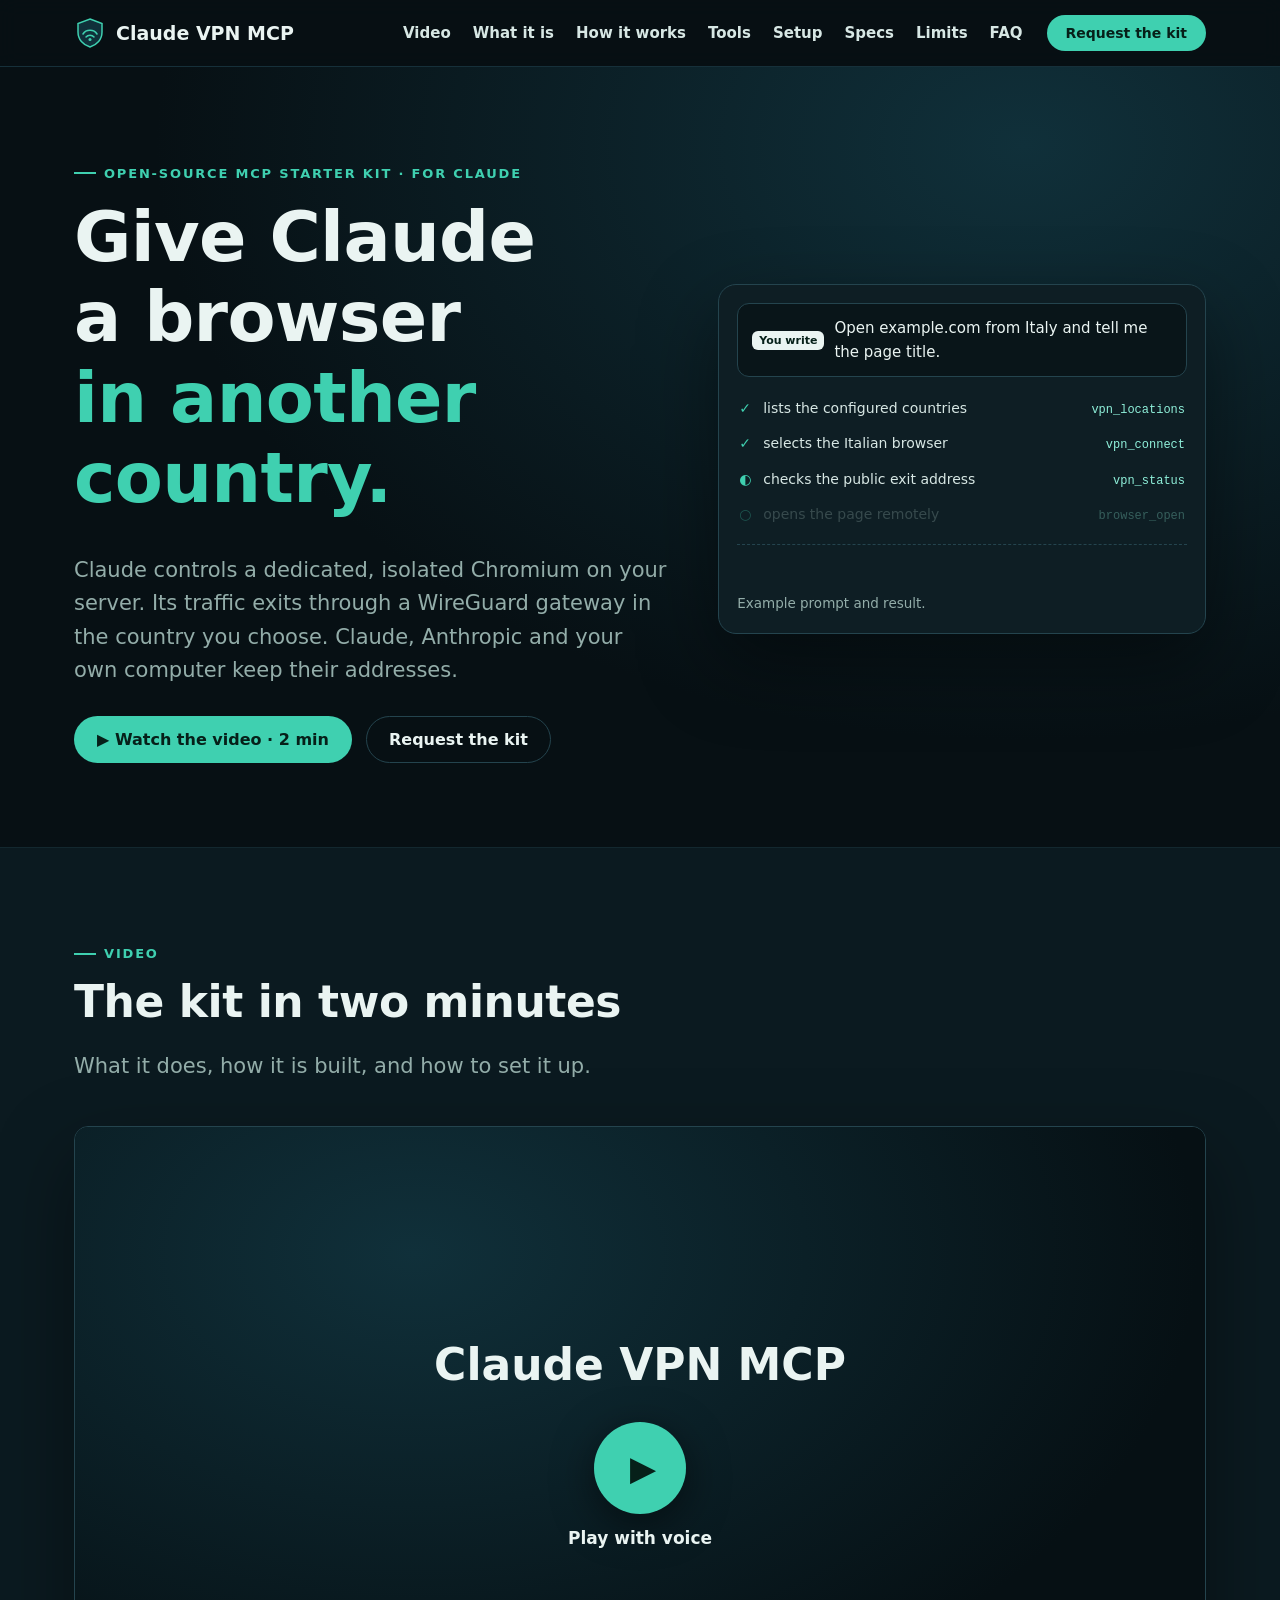
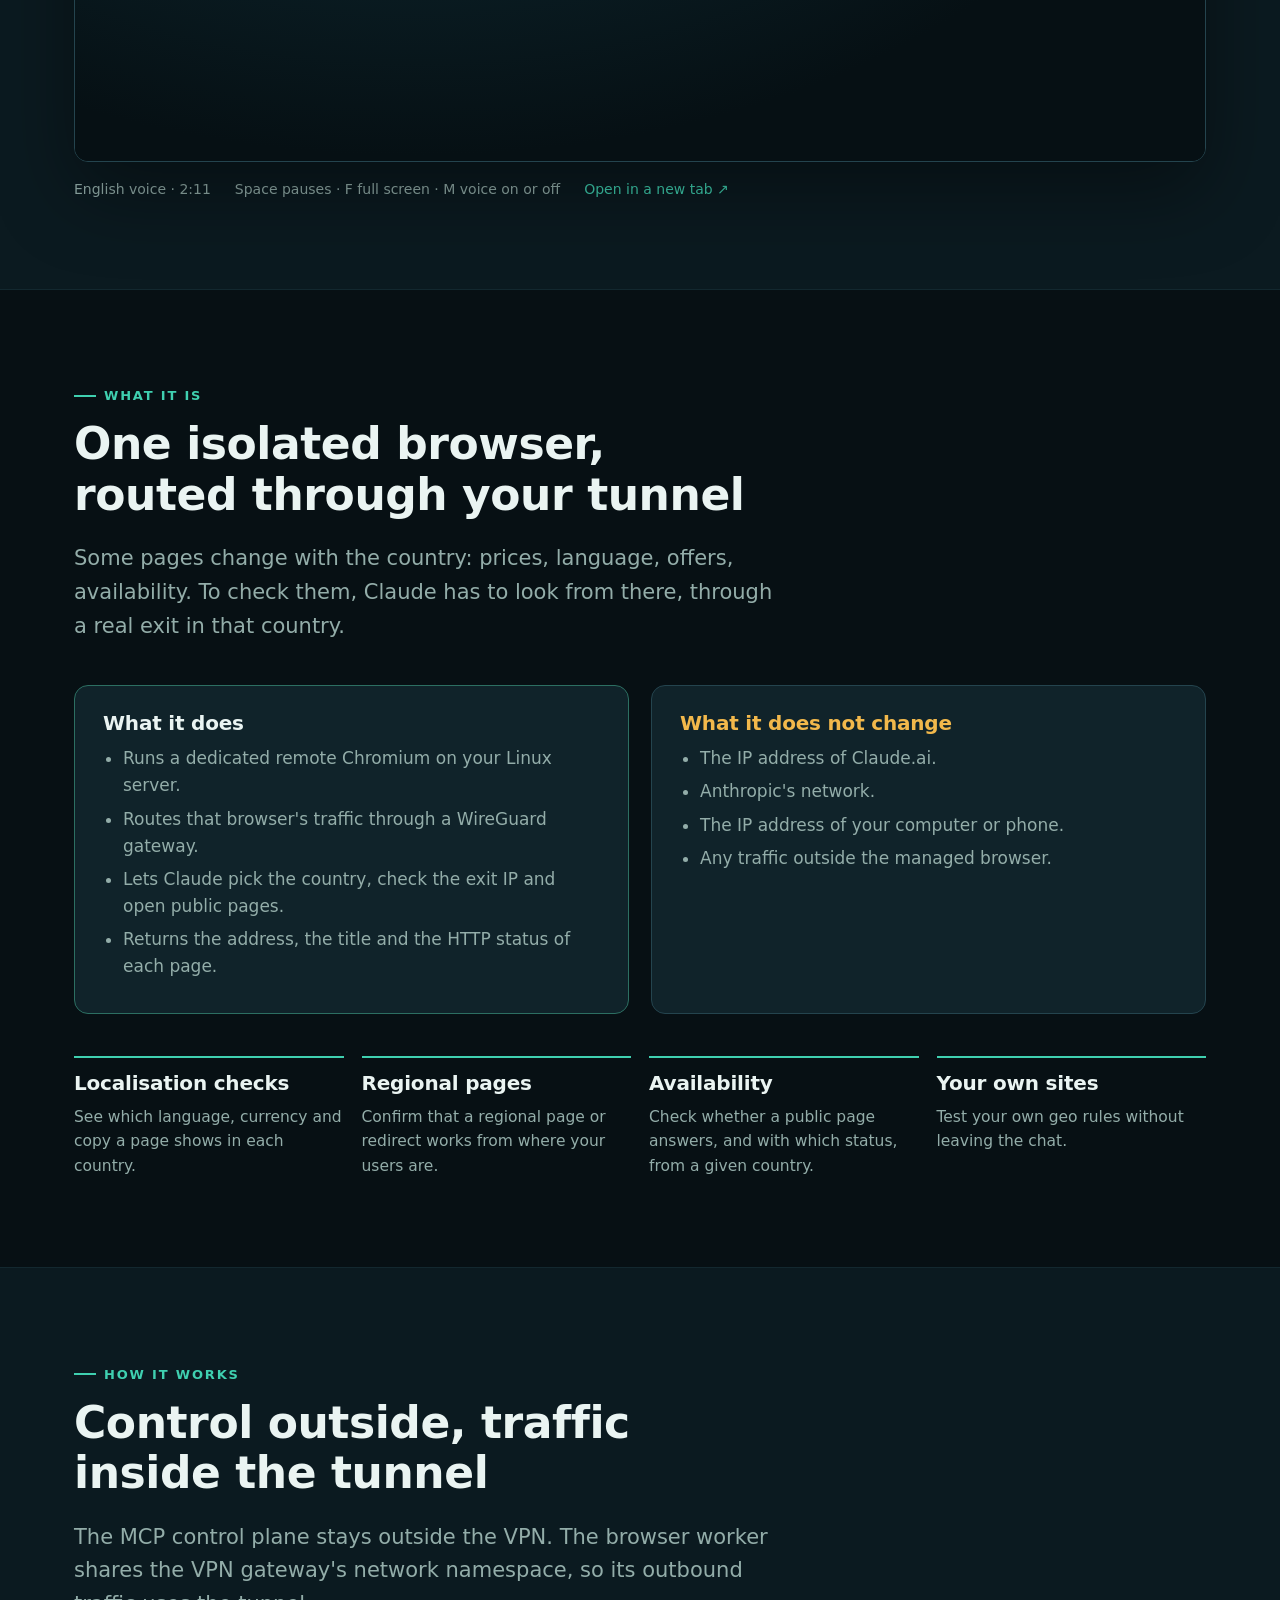
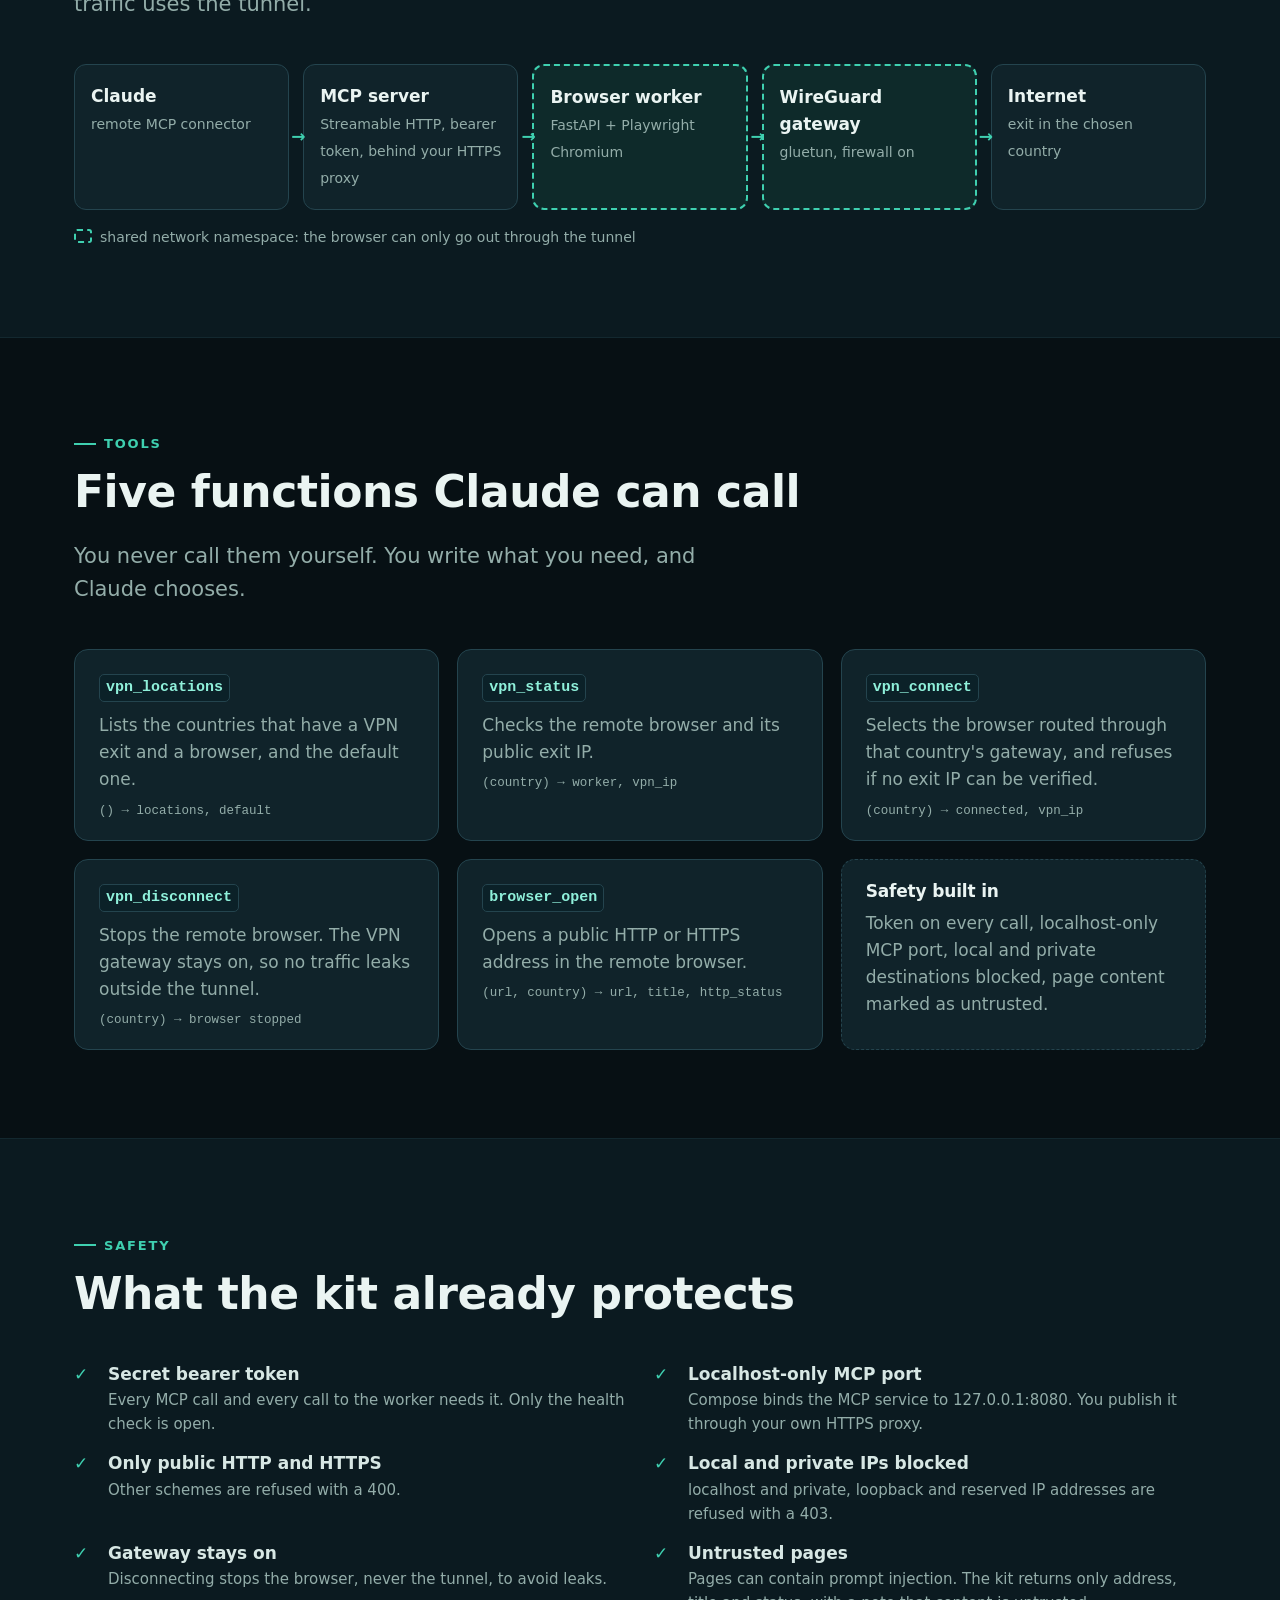
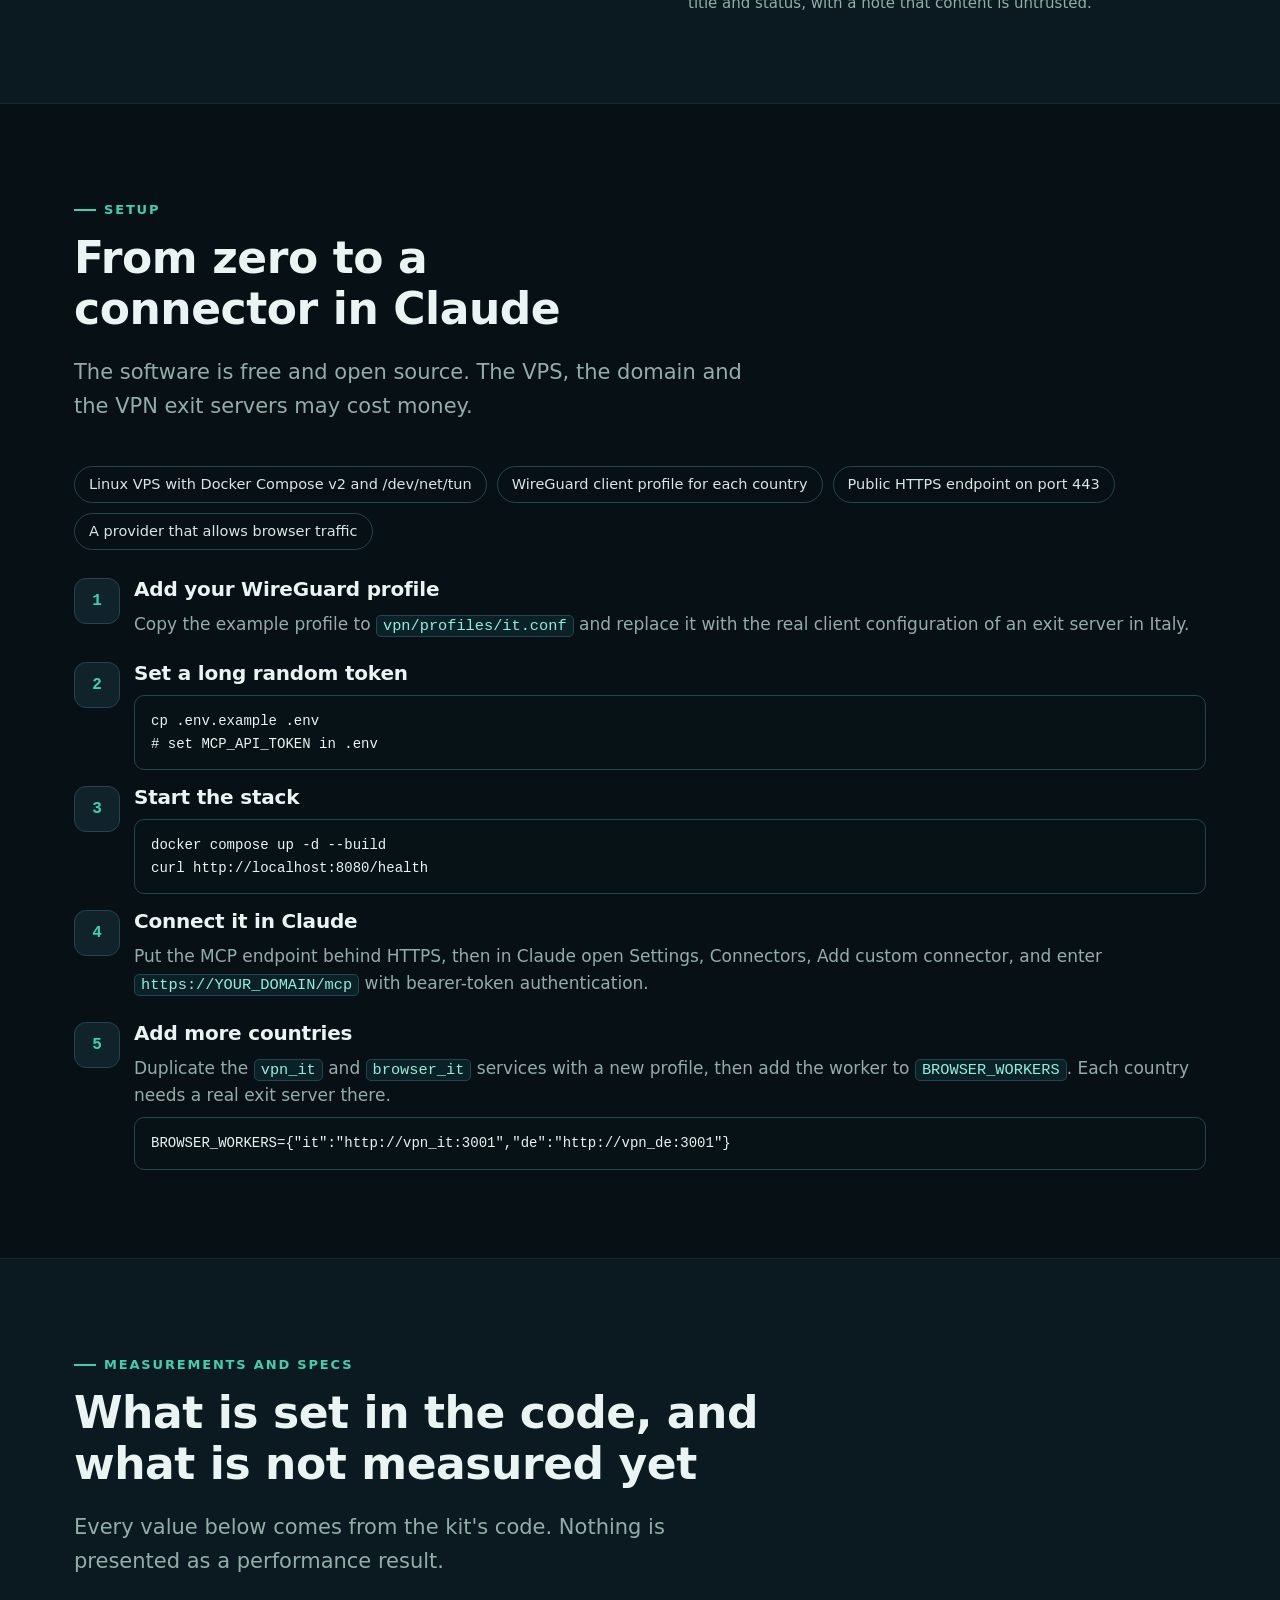
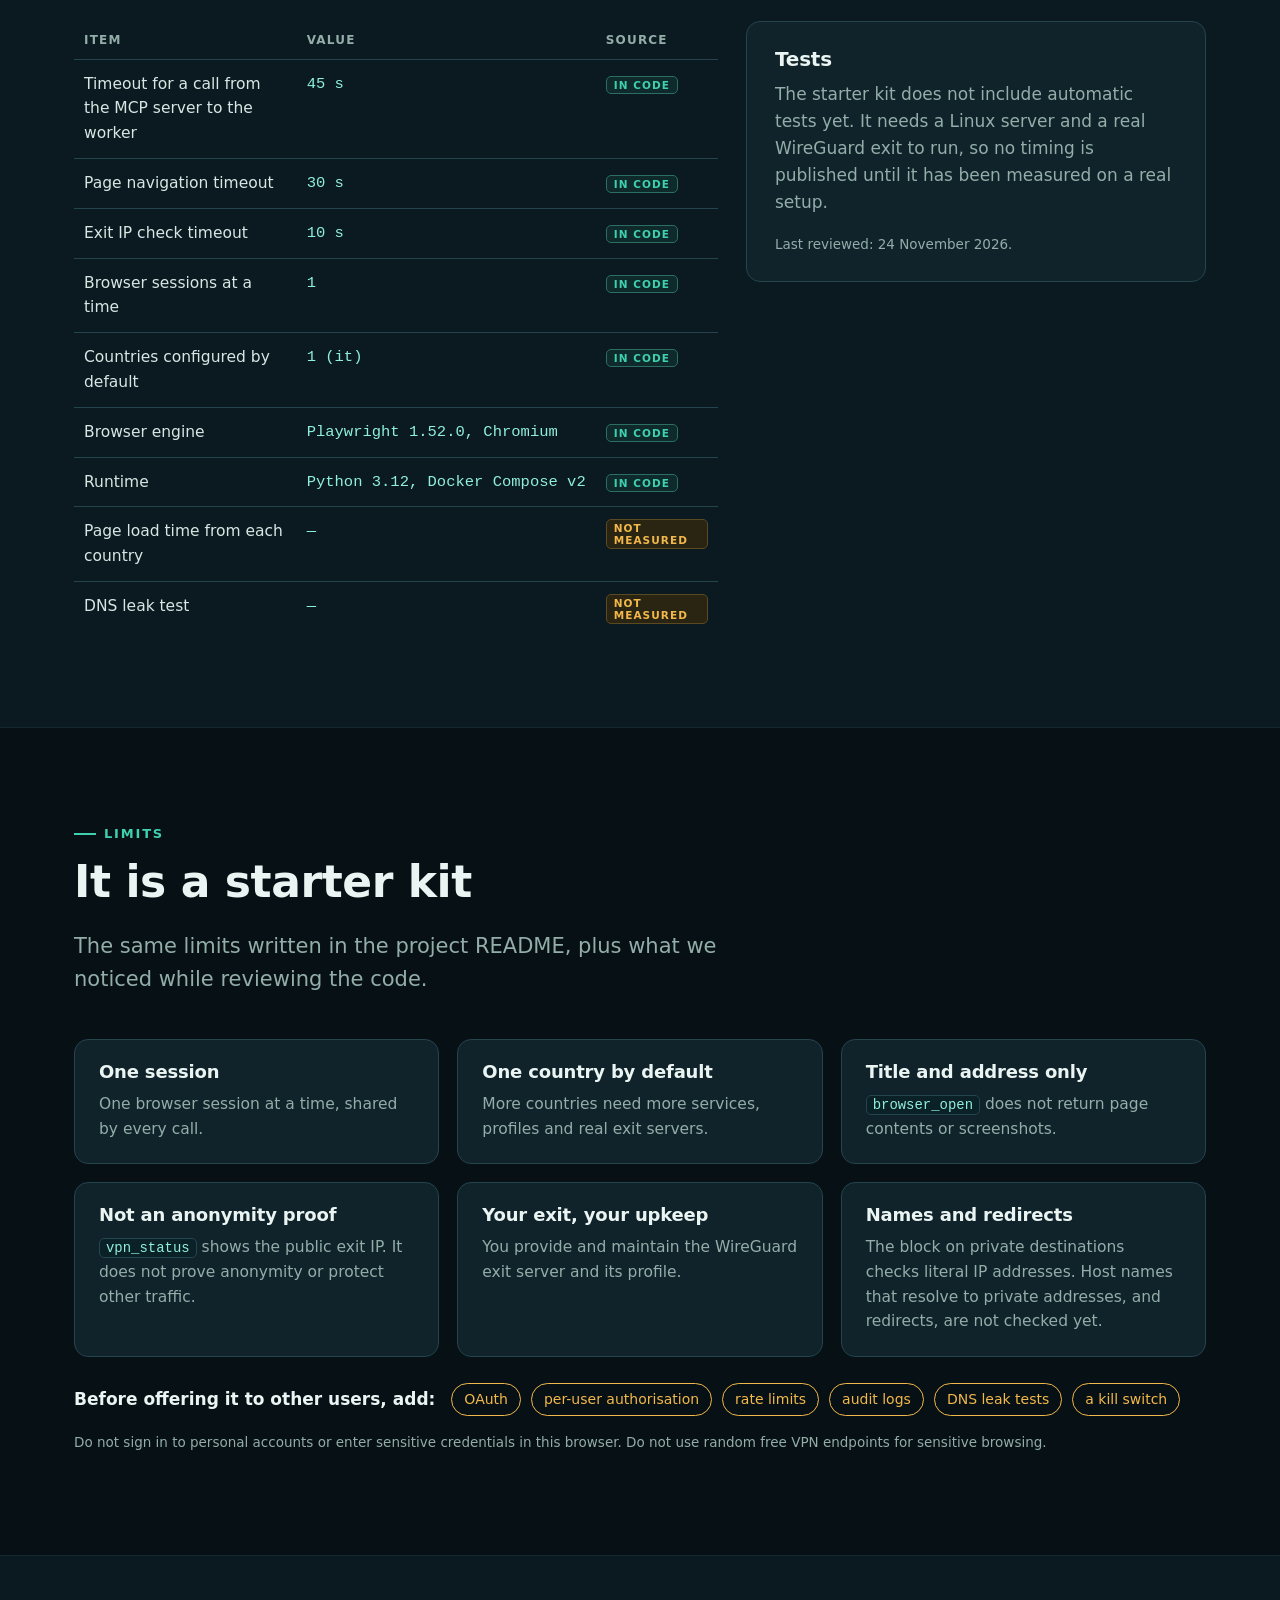
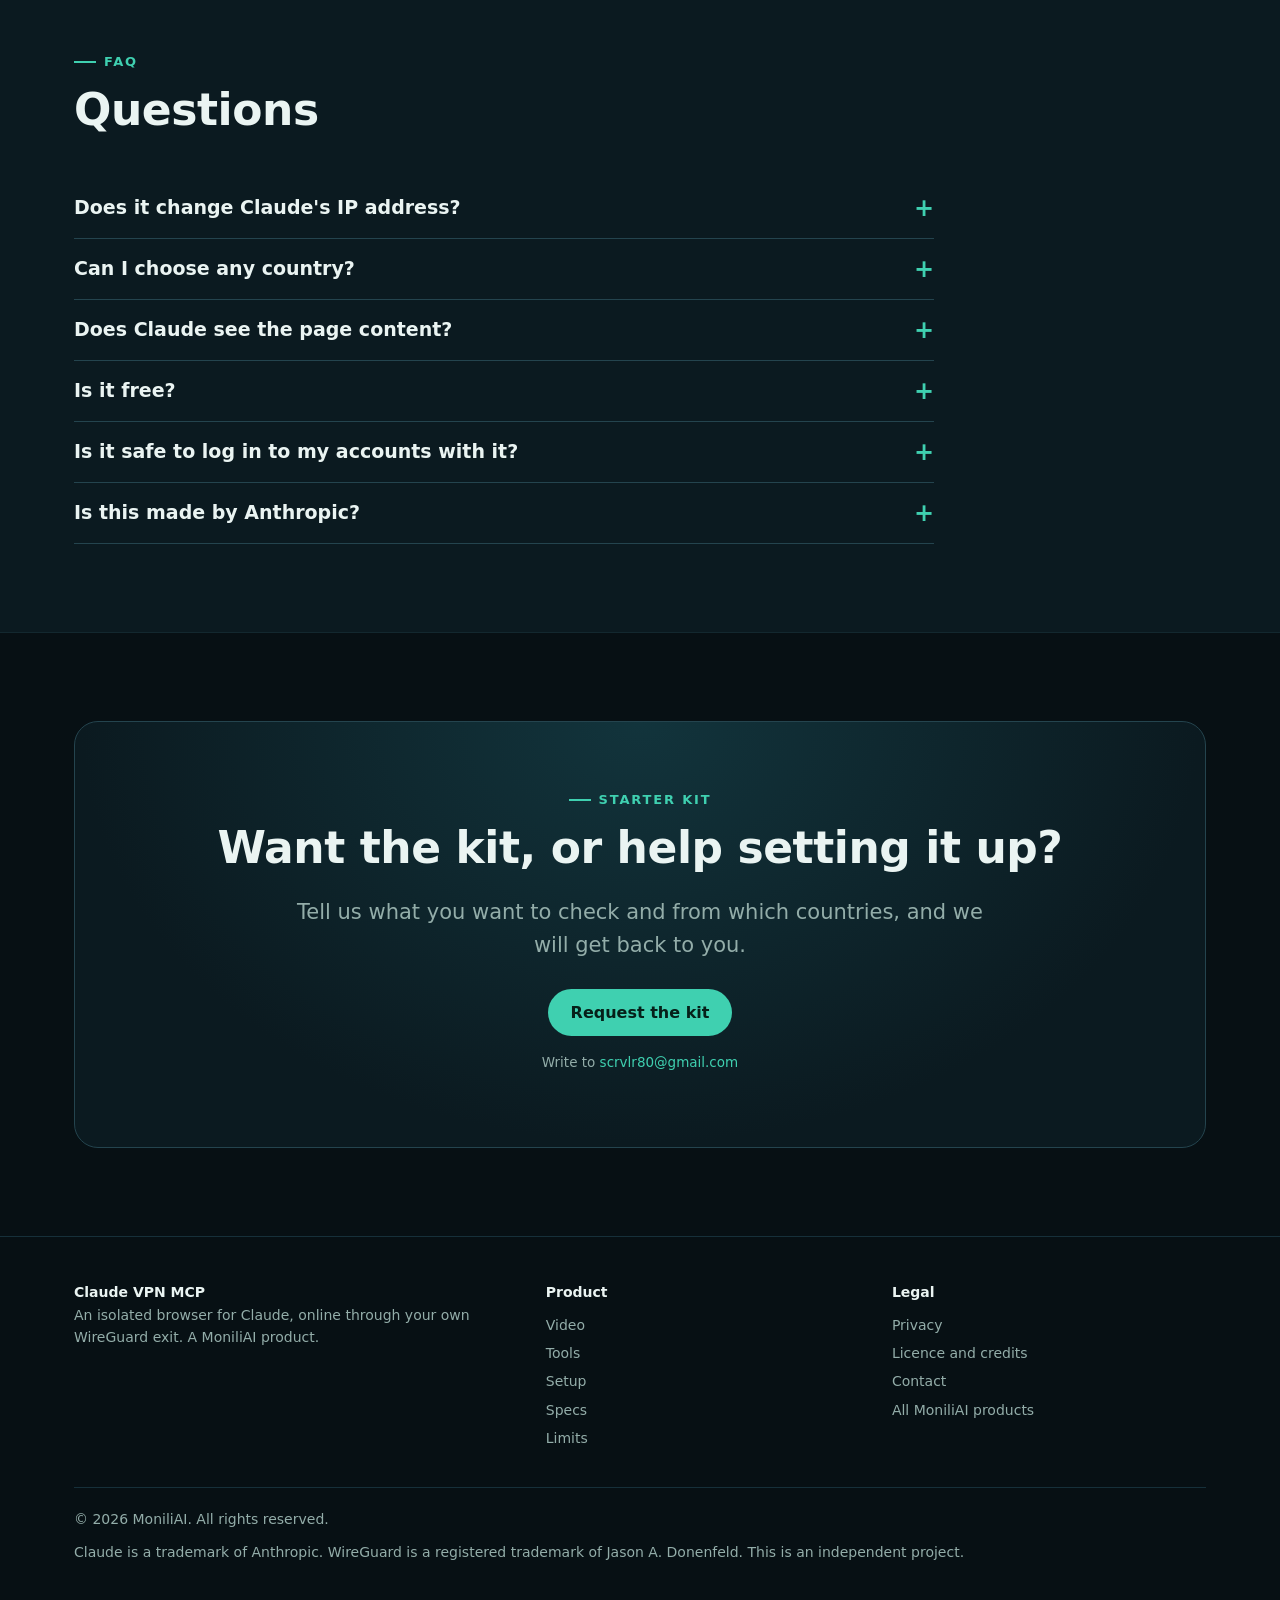
==== index.html @ a341ff61 "Video: remove the 'what it does not change' scene, say it in one line in the architecture scene Co-A" ====
<!doctype html>
<html lang="en">
<head>
<meta charset="utf-8">
<meta name="viewport" content="width=device-width, initial-scale=1, viewport-fit=cover">
<title>Claude VPN MCP · A browser for Claude, in the country you choose</title>
<meta name="description" content="Claude VPN MCP is an open-source MCP starter kit: Claude controls an isolated remote Chromium browser whose traffic exits through a WireGuard gateway in the country you choose.">
<meta name="theme-color" content="#071014">
<link rel="icon" href="favicon.svg" type="image/svg+xml">
<link rel="canonical" href="https://monili-vlr.github.io/claude-vpn-mcp/">
<meta property="og:type" content="website">
<meta property="og:title" content="Claude VPN MCP · A browser, wherever you need it">
<meta property="og:description" content="Open-source MCP starter kit: an isolated remote browser for Claude, online through your own WireGuard exit.">
<meta property="og:image" content="https://monili-vlr.github.io/claude-vpn-mcp/og.jpg">
<meta property="og:url" content="https://monili-vlr.github.io/claude-vpn-mcp/">
<meta name="twitter:card" content="summary_large_image">
<link rel="stylesheet" href="styles.css">
<script type="application/ld+json">
{"@context":"https://schema.org","@type":"SoftwareApplication","name":"Claude VPN MCP","applicationCategory":"DeveloperApplication","operatingSystem":"Linux (Docker Compose)","description":"Open-source MCP starter kit: Claude controls an isolated remote Chromium browser routed through a WireGuard gateway.","author":{"@type":"Organization","name":"MoniliAI","url":"https://monili-vlr.github.io/"}}
</script>
</head>
<body>
<a class="skip" href="#main">Skip to content</a>
<header class="top">
  <nav class="wrap nav" aria-label="Main">
    <a class="logo" href="#top" aria-label="Claude VPN MCP, home"><svg viewBox="0 0 64 64" aria-hidden="true"><path d="M32 4 56 13v17c0 15-10 26-24 30C18 56 8 45 8 30V13z" fill="#10303A" stroke="#3FD0B0" stroke-width="3"/><path d="M18 34c6-10 22-10 28 0M24 40c4-5 12-5 16 0" fill="none" stroke="#3FD0B0" stroke-width="3" stroke-linecap="round"/><circle cx="32" cy="45" r="3" fill="#3FD0B0"/></svg>Claude VPN MCP</a>
    <button class="menu" aria-expanded="false" aria-controls="navlinks">Menu</button>
    <ul id="navlinks">
      <li><a href="#video">Video</a></li>
      <li><a href="#what">What it is</a></li>
      <li><a href="#how">How it works</a></li>
      <li><a href="#tools">Tools</a></li>
      <li><a href="#setup">Setup</a></li>
      <li><a href="#specs">Specs</a></li>
      <li><a href="#limits">Limits</a></li>
      <li><a href="#faq">FAQ</a></li>
    </ul>
    <a class="btn pri" href="#access">Request the kit</a>
  </nav>
</header>

<main id="main">
<section class="hero" id="top">
  <div class="wrap">
    <div>
      <div class="eyebrow">Open-source MCP starter kit · for Claude</div>
      <h1>Give Claude a browser <span>in another country.</span></h1>
      <p class="lead">Claude controls a dedicated, isolated Chromium on your server. Its traffic exits through a WireGuard gateway in the country you choose. Claude, Anthropic and your own computer keep their addresses.</p>
      <div class="cta"><a class="btn pri" href="#video">▶ Watch the video · 2 min</a><a class="btn sec" href="#access">Request the kit</a></div>
    </div>
    <div class="chat" aria-label="Example of a prompt and of the tools Claude calls">
      <div class="bar"><span class="you">You write</span><span class="typed" id="typed">Open example.com from Italy and tell me the page title.</span></div>
      <ol id="calls">
        <li class="on"><b>✓</b><span>lists the configured countries</span><code>vpn_locations</code></li>
        <li class="on"><b>✓</b><span>selects the Italian browser</span><code>vpn_connect</code></li>
        <li class="on"><b>✓</b><span>checks the public exit address</span><code>vpn_status</code></li>
        <li class="on"><b>✓</b><span>opens the page remotely</span><code>browser_open</code></li>
      </ol>
      <div class="out" id="out">{ "url": "https://example.com/", "title": "Example Domain", "http_status": 200 }</div>
      <p class="note" style="margin:10px 0 0">Example prompt and result.</p>
    </div>
  </div>
</section>

<section id="video" class="alt">
  <div class="wrap">
    <div class="head"><div class="eyebrow">Video</div><h2>The kit in two minutes</h2><p class="lead">What it does, how it is built, and how to set it up.</p></div>
    <div class="player" id="player">
      <button class="poster" id="poster" aria-label="Play the Claude VPN MCP video with voice"><span class="play"><span class="tt">Claude VPN MCP</span><i>▶</i>Play with voice</span></button>
    </div>
    <div class="vmeta"><span>English voice · 2:11</span><span>Space pauses · F full screen · M voice on or off</span><a href="video/claude-vpn-mcp-video.html" target="_blank" rel="noopener">Open in a new tab ↗</a></div>
  </div>
</section>

<section id="what">
  <div class="wrap">
    <div class="head"><div class="eyebrow">What it is</div><h2>One isolated browser, routed through your tunnel</h2><p class="lead">Some pages change with the country: prices, language, offers, availability. To check them, Claude has to look from there, through a real exit in that country.</p></div>
    <div class="two">
      <div class="box yes"><h3>What it does</h3><ul>
        <li>Runs a dedicated remote Chromium on your Linux server.</li>
        <li>Routes that browser's traffic through a WireGuard gateway.</li>
        <li>Lets Claude pick the country, check the exit IP and open public pages.</li>
        <li>Returns the address, the title and the HTTP status of each page.</li></ul></div>
      <div class="box no"><h3>What it does not change</h3><ul>
        <li>The IP address of Claude.ai.</li>
        <li>Anthropic's network.</li>
        <li>The IP address of your computer or phone.</li>
        <li>Any traffic outside the managed browser.</li></ul></div>
    </div>
    <div class="uses" style="margin-top:42px">
      <div class="use"><h3>Localisation checks</h3><p>See which language, currency and copy a page shows in each country.</p></div>
      <div class="use"><h3>Regional pages</h3><p>Confirm that a regional page or redirect works from where your users are.</p></div>
      <div class="use"><h3>Availability</h3><p>Check whether a public page answers, and with which status, from a given country.</p></div>
      <div class="use"><h3>Your own sites</h3><p>Test your own geo rules without leaving the chat.</p></div>
    </div>
  </div>
</section>

<section id="how" class="alt">
  <div class="wrap">
    <div class="head"><div class="eyebrow">How it works</div><h2>Control outside, traffic inside the tunnel</h2><p class="lead">The MCP control plane stays outside the VPN. The browser worker shares the VPN gateway's network namespace, so its outbound traffic uses the tunnel.</p></div>
    <div class="arch">
      <div class="node"><b>Claude</b><span>remote MCP connector</span></div>
      <div class="node"><b>MCP server</b><span>Streamable HTTP, bearer token, behind your HTTPS proxy</span></div>
      <div class="node ns"><b>Browser worker</b><span>FastAPI + Playwright Chromium</span></div>
      <div class="node ns"><b>WireGuard gateway</b><span>gluetun, firewall on</span></div>
      <div class="node"><b>Internet</b><span>exit in the chosen country</span></div>
    </div>
    <div class="archnote"><span>shared network namespace: the browser can only go out through the tunnel</span></div>
  </div>
</section>

<section id="tools">
  <div class="wrap">
    <div class="head"><div class="eyebrow">Tools</div><h2>Five functions Claude can call</h2><p class="lead">You never call them yourself. You write what you need, and Claude chooses.</p></div>
    <div class="tools">
      <div class="tool"><code>vpn_locations</code><p>Lists the countries that have a VPN exit and a browser, and the default one.</p><span class="sig">() → locations, default</span></div>
      <div class="tool"><code>vpn_status</code><p>Checks the remote browser and its public exit IP.</p><span class="sig">(country) → worker, vpn_ip</span></div>
      <div class="tool"><code>vpn_connect</code><p>Selects the browser routed through that country's gateway, and refuses if no exit IP can be verified.</p><span class="sig">(country) → connected, vpn_ip</span></div>
      <div class="tool"><code>vpn_disconnect</code><p>Stops the remote browser. The VPN gateway stays on, so no traffic leaks outside the tunnel.</p><span class="sig">(country) → browser stopped</span></div>
      <div class="tool"><code>browser_open</code><p>Opens a public HTTP or HTTPS address in the remote browser.</p><span class="sig">(url, country) → url, title, http_status</span></div>
      <div class="tool" style="border-style:dashed"><h3 style="font-size:17px">Safety built in</h3><p>Token on every call, localhost-only MCP port, local and private destinations blocked, page content marked as untrusted.</p></div>
    </div>
  </div>
</section>

<section id="safety" class="alt">
  <div class="wrap">
    <div class="head"><div class="eyebrow">Safety</div><h2>What the kit already protects</h2></div>
    <ul class="checks">
      <li><div><b>Secret bearer token</b><span>Every MCP call and every call to the worker needs it. Only the health check is open.</span></div></li>
      <li><div><b>Localhost-only MCP port</b><span>Compose binds the MCP service to 127.0.0.1:8080. You publish it through your own HTTPS proxy.</span></div></li>
      <li><div><b>Only public HTTP and HTTPS</b><span>Other schemes are refused with a 400.</span></div></li>
      <li><div><b>Local and private IPs blocked</b><span>localhost and private, loopback and reserved IP addresses are refused with a 403.</span></div></li>
      <li><div><b>Gateway stays on</b><span>Disconnecting stops the browser, never the tunnel, to avoid leaks.</span></div></li>
      <li><div><b>Untrusted pages</b><span>Pages can contain prompt injection. The kit returns only address, title and status, with a note that content is untrusted.</span></div></li>
    </ul>
  </div>
</section>

<section id="setup">
  <div class="wrap">
    <div class="head"><div class="eyebrow">Setup</div><h2>From zero to a connector in Claude</h2><p class="lead">The software is free and open source. The VPS, the domain and the VPN exit servers may cost money.</p></div>
    <div class="reqs"><span>Linux VPS with Docker Compose v2 and /dev/net/tun</span><span>WireGuard client profile for each country</span><span>Public HTTPS endpoint on port 443</span><span>A provider that allows browser traffic</span></div>
    <div class="steps">
      <div class="st"><div><h3>Add your WireGuard profile</h3><p>Copy the example profile to <code>vpn/profiles/it.conf</code> and replace it with the real client configuration of an exit server in Italy.</p></div></div>
      <div class="st"><div><h3>Set a long random token</h3><pre>cp .env.example .env
# set MCP_API_TOKEN in .env</pre></div></div>
      <div class="st"><div><h3>Start the stack</h3><pre>docker compose up -d --build
curl http://localhost:8080/health</pre></div></div>
      <div class="st"><div><h3>Connect it in Claude</h3><p>Put the MCP endpoint behind HTTPS, then in Claude open Settings, Connectors, Add custom connector, and enter <code>https://YOUR_DOMAIN/mcp</code> with bearer-token authentication.</p></div></div>
      <div class="st"><div><h3>Add more countries</h3><p>Duplicate the <code>vpn_it</code> and <code>browser_it</code> services with a new profile, then add the worker to <code>BROWSER_WORKERS</code>. Each country needs a real exit server there.</p><pre>BROWSER_WORKERS={"it":"http://vpn_it:3001","de":"http://vpn_de:3001"}</pre></div></div>
    </div>
  </div>
</section>

<section id="specs" class="alt">
  <div class="wrap">
    <div class="head"><div class="eyebrow">Measurements and specs</div><h2>What is set in the code, and what is not measured yet</h2><p class="lead">Every value below comes from the kit's code. Nothing is presented as a performance result.</p></div>
    <div class="measure">
      <div class="tbl"><table class="specs">
        <thead><tr><th>Item</th><th>Value</th><th>Source</th></tr></thead>
        <tbody>
          <tr><td>Timeout for a call from the MCP server to the worker</td><td>45 s</td><td><span class="badge s">IN CODE</span></td></tr>
          <tr><td>Page navigation timeout</td><td>30 s</td><td><span class="badge s">IN CODE</span></td></tr>
          <tr><td>Exit IP check timeout</td><td>10 s</td><td><span class="badge s">IN CODE</span></td></tr>
          <tr><td>Browser sessions at a time</td><td>1</td><td><span class="badge s">IN CODE</span></td></tr>
          <tr><td>Countries configured by default</td><td>1 (it)</td><td><span class="badge s">IN CODE</span></td></tr>
          <tr><td>Browser engine</td><td>Playwright 1.52.0, Chromium</td><td><span class="badge s">IN CODE</span></td></tr>
          <tr><td>Runtime</td><td>Python 3.12, Docker Compose v2</td><td><span class="badge s">IN CODE</span></td></tr>
          <tr><td>Page load time from each country</td><td>—</td><td><span class="badge n">NOT MEASURED</span></td></tr>
          <tr><td>DNS leak test</td><td>—</td><td><span class="badge n">NOT MEASURED</span></td></tr>
        </tbody></table></div>
      <div class="box"><h3>Tests</h3><p style="color:var(--mute)">The starter kit does not include automatic tests yet. It needs a Linux server and a real WireGuard exit to run, so no timing is published until it has been measured on a real setup.</p><p class="note" style="margin:0">Last reviewed: 24 November 2026.</p></div>
    </div>
  </div>
</section>

<section id="limits">
  <div class="wrap">
    <div class="head"><div class="eyebrow">Limits</div><h2>It is a starter kit</h2><p class="lead">The same limits written in the project README, plus what we noticed while reviewing the code.</p></div>
    <div class="lims">
      <div class="lim"><h3>One session</h3><p>One browser session at a time, shared by every call.</p></div>
      <div class="lim"><h3>One country by default</h3><p>More countries need more services, profiles and real exit servers.</p></div>
      <div class="lim"><h3>Title and address only</h3><p><code>browser_open</code> does not return page contents or screenshots.</p></div>
      <div class="lim"><h3>Not an anonymity proof</h3><p><code>vpn_status</code> shows the public exit IP. It does not prove anonymity or protect other traffic.</p></div>
      <div class="lim"><h3>Your exit, your upkeep</h3><p>You provide and maintain the WireGuard exit server and its profile.</p></div>
      <div class="lim"><h3>Names and redirects</h3><p>The block on private destinations checks literal IP addresses. Host names that resolve to private addresses, and redirects, are not checked yet.</p></div>
    </div>
    <div class="before"><b>Before offering it to other users, add:</b><span>OAuth</span><span>per-user authorisation</span><span>rate limits</span><span>audit logs</span><span>DNS leak tests</span><span>a kill switch</span></div>
    <p class="note" style="margin-top:16px">Do not sign in to personal accounts or enter sensitive credentials in this browser. Do not use random free VPN endpoints for sensitive browsing.</p>
  </div>
</section>

<section id="faq" class="alt">
  <div class="wrap">
    <div class="head"><div class="eyebrow">FAQ</div><h2>Questions</h2></div>
    <div class="faq">
      <details><summary>Does it change Claude's IP address?</summary><p>No. Claude.ai, Anthropic's network and your own device keep their addresses. Only the isolated browser managed by this project goes out through the tunnel.</p></details>
      <details><summary>Can I choose any country?</summary><p>Only countries where you have a real WireGuard exit server. A country label alone does not create geographic routing.</p></details>
      <details><summary>Does Claude see the page content?</summary><p>Not in this version. Claude receives the final address, the page title and the HTTP status. Reading content and screenshots are not part of the starter kit.</p></details>
      <details><summary>Is it free?</summary><p>The software is free and open source. A VPS, a domain and VPN exit servers may cost money.</p></details>
      <details><summary>Is it safe to log in to my accounts with it?</summary><p>No. Treat it as an MVP: do not sign in to personal accounts and do not type sensitive credentials in the remote browser.</p></details>
      <details><summary>Is this made by Anthropic?</summary><p>No. Claude VPN MCP is an independent project by MoniliAI. It connects to Claude as a custom MCP connector.</p></details>
    </div>
  </div>
</section>

<section id="access">
  <div class="wrap">
    <div class="cta-box">
      <div class="eyebrow">Starter kit</div>
      <h2>Want the kit, or help setting it up?</h2>
      <p class="lead">Tell us what you want to check and from which countries, and we will get back to you.</p>
      <a class="btn pri" href="mailto:scrvlr80@gmail.com?subject=Claude%20VPN%20MCP">Request the kit</a>
      <p class="note" style="margin-top:16px">Write to <a href="mailto:scrvlr80@gmail.com">scrvlr80@gmail.com</a></p>
    </div>
  </div>
</section>
</main>

<footer>
  <div class="wrap">
    <div class="cols">
      <div><b style="color:var(--paper)">Claude VPN MCP</b><p>An isolated browser for Claude, online through your own WireGuard exit. A <a href="https://monili-vlr.github.io/">MoniliAI</a> product.</p></div>
      <div><h4>Product</h4><ul><li><a href="#video">Video</a></li><li><a href="#tools">Tools</a></li><li><a href="#setup">Setup</a></li><li><a href="#specs">Specs</a></li><li><a href="#limits">Limits</a></li></ul></div>
      <div><h4>Legal</h4><ul><li><a href="privacy.html">Privacy</a></li><li><a href="legal.html">Licence and credits</a></li><li><a href="mailto:scrvlr80@gmail.com">Contact</a></li><li><a href="https://monili-vlr.github.io/">All MoniliAI products</a></li></ul></div>
    </div>
    <div class="base"><span>© 2026 MoniliAI. All rights reserved.</span><span>Claude is a trademark of Anthropic. WireGuard is a registered trademark of Jason A. Donenfeld. This is an independent project.</span></div>
  </div>
</footer>

<script>
(() => {
  const menu = document.querySelector('.menu'), links = document.getElementById('navlinks');
  menu.addEventListener('click', () => { const o = links.classList.toggle('open'); menu.setAttribute('aria-expanded', o); });
  links.addEventListener('click', e => { if (e.target.tagName === 'A') { links.classList.remove('open'); menu.setAttribute('aria-expanded', false); } });
  document.getElementById('poster').addEventListener('click', () => {
    const f = document.createElement('iframe');
    f.src = 'video/claude-vpn-mcp-video.html?autoplay=1'; f.title = 'Claude VPN MCP video'; f.allow = 'autoplay; fullscreen'; f.allowFullScreen = true;
    document.getElementById('player').replaceChildren(f);
    f.addEventListener('load', () => { try { f.contentWindow.focus(); } catch (e) { /* cross-origin */ } });
  });
  // hero: replay the example calls, one by one (static and complete without motion)
  if (!matchMedia('(prefers-reduced-motion: reduce)').matches) {
    const li = [...document.querySelectorAll('#calls li')], out = document.getElementById('out'), full = out.textContent;
    const run = async () => {
      for (;;) {
        li.forEach(e => { e.classList.remove('on'); e.querySelector('b').textContent = '○'; }); out.textContent = '';
        await new Promise(r => setTimeout(r, 900));
        for (const e of li) { e.classList.add('on'); e.querySelector('b').textContent = '◐'; await new Promise(r => setTimeout(r, 750)); e.querySelector('b').textContent = '✓'; }
        out.textContent = full; await new Promise(r => setTimeout(r, 4200));
      }
    };
    run();
  }
})();
</script>
</body>
</html>
---- styles.css ----
/* Claude VPN MCP website: one stylesheet, no external fonts or trackers. Single dark "tunnel" theme. */
:root {
  --bg: #071014; --bg2: #0B1A20; --card: #10232A; --line: #24444E;
  --paper: #EAF4F2; --text: #D7E7E4; --mute: #93ADA9;
  --acc: #3FD0B0; --acc2: #8FF0DA; --warn: #F2B84B; --red: #FF7A7A;
  --ui: "Segoe UI", system-ui, -apple-system, "Helvetica Neue", Arial, sans-serif;
  --mono: ui-monospace, "Cascadia Code", Consolas, "SFMono-Regular", Menlo, monospace;
  --r: 14px; --max: 1180px;
  color-scheme: dark;
}
* { box-sizing: border-box; }
html { scroll-behavior: smooth; -webkit-text-size-adjust: 100%; }
body { margin: 0; background: var(--bg); color: var(--text); font: 17px/1.6 var(--ui); }
img { max-width: 100%; display: block; }
a { color: var(--acc); text-decoration: none; }
a:hover { text-decoration: underline; }
:focus-visible { outline: 2px solid var(--acc); outline-offset: 3px; border-radius: 4px; }
.wrap { max-width: var(--max); margin: 0 auto; padding-left: max(24px, env(safe-area-inset-left, 0px)); padding-right: max(24px, env(safe-area-inset-right, 0px)); }
.skip { position: absolute; left: -999px; top: 8px; background: var(--acc); color: #062019; padding: 8px 14px; border-radius: 8px; z-index: 100; }
.skip:focus { left: 8px; }
h1, h2, h3 { color: var(--paper); line-height: 1.15; margin: 0 0 .5em; letter-spacing: -.01em; text-wrap: balance; }
h1 { font-size: clamp(38px, 5.8vw, 70px); font-weight: 800; }
h2 { font-size: clamp(28px, 3.8vw, 44px); font-weight: 800; }
h3 { font-size: 20px; font-weight: 700; }
p { margin: 0 0 1em; }
.eyebrow { display: inline-flex; align-items: center; gap: 8px; font: 700 13px var(--ui); letter-spacing: .14em; text-transform: uppercase; color: var(--acc); margin-bottom: 16px; }
.eyebrow::before { content: ""; width: 22px; height: 2px; background: var(--acc); }
.lead { font-size: clamp(18px, 2vw, 21px); color: var(--mute); max-width: 700px; }
.note { font-size: 13.5px; color: var(--mute); }
code, .mono { font-family: var(--mono); }
code { font-size: .9em; color: var(--acc2); background: #0B2128; border: 1px solid var(--line); border-radius: 5px; padding: 1px 6px; }
.btn { display: inline-flex; align-items: center; gap: 10px; font: 700 16px var(--ui); padding: 13px 22px; border-radius: 999px; border: 1px solid transparent; cursor: pointer; transition: transform .15s, background .15s; }
.btn:hover { text-decoration: none; transform: translateY(-1px); }
.btn.pri { background: var(--acc); color: #062019; }
.btn.pri:hover { background: var(--acc2); }
.btn.sec { background: transparent; color: var(--paper); border-color: var(--line); }
.btn.sec:hover { border-color: var(--acc); }

header.top { position: sticky; top: env(safe-area-inset-top, 0px); z-index: 40; background: rgba(7,16,20,.86); backdrop-filter: blur(10px); -webkit-backdrop-filter: blur(10px); border-bottom: 1px solid #16303A; }
body::before { content: ""; position: fixed; inset: 0 0 auto; height: env(safe-area-inset-top, 0px); z-index: 50; background: var(--bg); }
.nav { display: flex; align-items: center; gap: 24px; height: 66px; position: relative; }
.logo { display: flex; align-items: center; gap: 10px; color: var(--paper); font: 800 19px var(--ui); }
.logo:hover { text-decoration: none; }
.logo svg { width: 32px; height: 32px; }
.nav ul { display: flex; gap: 22px; list-style: none; margin: 0 0 0 auto; padding: 0; }
.nav ul a { color: var(--text); font-size: 15px; font-weight: 600; white-space: nowrap; }
.nav ul a:hover { color: var(--acc); text-decoration: none; }
.nav .btn { padding: 9px 18px; font-size: 14px; }
.menu { display: none; margin-left: auto; background: none; border: 1px solid var(--line); color: var(--paper); border-radius: 8px; padding: 6px 12px; font: 600 14px var(--ui); }

.hero { position: relative; overflow: hidden; padding-block: 88px 84px; background: radial-gradient(ellipse at 80% 10%, #10303A, transparent 60%); }
.hero .wrap { display: grid; grid-template-columns: 1.1fr .9fr; gap: 48px; align-items: center; }
.hero h1 span { color: var(--acc); }
.hero .cta { display: flex; flex-wrap: wrap; gap: 14px; margin-top: 28px; }
.chat { background: #0E1E24; border: 1px solid var(--line); border-radius: 18px; padding: 18px; box-shadow: 0 30px 80px rgba(0,0,0,.45); min-width: 0; }
.chat .bar { display: flex; gap: 10px; align-items: center; background: #091519; border: 1px solid var(--line); border-radius: 12px; padding: 12px 14px; min-height: 52px; }
.chat .you { font: 700 11px var(--ui); color: #062019; background: var(--paper); border-radius: 6px; padding: 3px 7px; flex: none; }
.chat .typed { color: var(--paper); font-size: 15px; }
.chat ol { list-style: none; margin: 14px 0 0; padding: 0; font-size: 14px; }
.chat li { display: flex; gap: 10px; align-items: baseline; padding: 6px 2px; color: var(--mute); opacity: .3; transition: opacity .4s; }
.chat li.on { opacity: 1; color: var(--text); }
.chat li b { color: var(--acc); width: 14px; flex: none; }
.chat li code { margin-left: auto; background: none; border: 0; padding: 0; font-size: 12px; }
.chat .out { margin-top: 12px; border-top: 1px dashed var(--line); padding-top: 10px; font: 13px/1.5 var(--mono); color: var(--mute); min-height: 3em; white-space: pre-wrap; }

section { padding-block: 88px; }
section.alt { background: var(--bg2); border-top: 1px solid #13282F; border-bottom: 1px solid #13282F; }
.head { max-width: 760px; margin-bottom: 42px; }

.player { position: relative; aspect-ratio: 16/9; max-width: 100%; border-radius: var(--r); overflow: hidden; border: 1px solid var(--line); background: #061014; box-shadow: 0 30px 80px rgba(0,0,0,.4); }
.player iframe { position: absolute; inset: 0; width: 100%; height: 100%; border: 0; }
.poster { position: absolute; inset: 0; width: 100%; height: 100%; border: 0; padding: 0; cursor: pointer; background: radial-gradient(ellipse at 30% 20%, #10303A, #061014 70%); color: var(--paper); }
.poster .play { display: flex; flex-direction: column; align-items: center; gap: 14px; font: 700 17px var(--ui); }
.poster .play i { display: flex; align-items: center; justify-content: center; width: 92px; height: 92px; border-radius: 50%; background: var(--acc); color: #062019; font-style: normal; font-size: 34px; padding-left: 6px; box-shadow: 0 10px 40px rgba(0,0,0,.5); transition: transform .2s; }
.poster:hover .play i { transform: scale(1.06); }
.poster .tt { font: 800 clamp(24px, 4vw, 44px) var(--ui); margin-bottom: 18px; }
.vmeta { display: flex; flex-wrap: wrap; gap: 10px 24px; margin-top: 16px; color: var(--mute); font-size: 14px; }

.two { display: grid; grid-template-columns: 1fr 1fr; gap: 22px; }
.box { background: var(--card); border: 1px solid var(--line); border-radius: var(--r); padding: 26px 28px; min-width: 0; }
.box ul { margin: 0; padding-left: 20px; color: var(--mute); }
.box li { margin: 6px 0; }
.box.yes { border-color: #2C6F62; }
.box.no h3 { color: var(--warn); }

.arch { display: grid; grid-template-columns: repeat(5, minmax(0, 1fr)); gap: 14px; position: relative; }
.node { background: var(--card); border: 1px solid var(--line); border-radius: 12px; padding: 18px 16px; position: relative; min-width: 0; }
.node b { display: block; color: var(--paper); font-size: 17px; }
.node span { color: var(--mute); font-size: 14px; }
.node + .node::before { content: "→"; position: absolute; left: -13px; top: 50%; transform: translateY(-50%); color: var(--acc); font-weight: 700; }
.node.ns { border: 2px dashed var(--acc); background: #0E2A2A; }
.archnote { display: flex; flex-wrap: wrap; gap: 10px 24px; margin-top: 16px; font-size: 14px; color: var(--mute); }
.archnote span::before { content: ""; display: inline-block; width: 14px; height: 10px; border: 2px dashed var(--acc); border-radius: 3px; margin-right: 8px; vertical-align: -1px; }

.tools { display: grid; grid-template-columns: repeat(3, minmax(0, 1fr)); gap: 18px; }
.tool { background: var(--card); border: 1px solid var(--line); border-radius: var(--r); padding: 22px 24px; min-width: 0; }
.tool code { display: inline-block; font-size: 15px; font-weight: 700; margin-bottom: 10px; }
.tool p { color: var(--mute); margin: 0; }
.tool .sig { display: block; margin-top: 10px; font: 12.5px var(--mono); color: var(--mute); }

.uses { display: grid; grid-template-columns: repeat(4, minmax(0, 1fr)); gap: 18px; }
.use { border-top: 2px solid var(--acc); padding-top: 14px; }
.use p { color: var(--mute); font-size: 15.5px; margin: 0; }

.checks { display: grid; grid-template-columns: 1fr 1fr; gap: 14px 28px; list-style: none; margin: 0; padding: 0; }
.checks li { display: grid; grid-template-columns: 26px 1fr; gap: 8px; }
.checks li::before { content: "✓"; color: var(--acc); font-weight: 800; }
.checks li span { color: var(--mute); display: block; font-size: 15px; }

.steps { counter-reset: s; display: grid; gap: 16px; }
.st { display: grid; grid-template-columns: 44px minmax(0, 1fr); gap: 16px; align-items: start; }
.st::before { counter-increment: s; content: counter(s); display: grid; place-items: center; width: 44px; height: 44px; border-radius: 12px; background: var(--card); border: 1px solid var(--line); font: 700 16px var(--mono); color: var(--acc); }
.st p { margin: 4px 0 8px; color: var(--mute); }
pre { margin: 0; background: #061216; border: 1px solid var(--line); border-radius: 10px; padding: 14px 16px; overflow-x: auto; font: 14px/1.6 var(--mono); color: var(--paper); }
.reqs { display: flex; flex-wrap: wrap; gap: 10px; margin-bottom: 28px; }
.reqs span { border: 1px solid var(--line); border-radius: 999px; padding: 6px 14px; font-size: 14.5px; }

.specs { width: 100%; border-collapse: collapse; font-size: 15.5px; }
.specs th, .specs td { text-align: left; padding: 12px 10px; border-top: 1px solid var(--line); vertical-align: top; }
.specs th { color: var(--mute); font: 700 12px var(--ui); letter-spacing: .1em; text-transform: uppercase; border-top: 0; }
.specs td:nth-child(2) { font-family: var(--mono); color: var(--acc2); white-space: nowrap; }
.tbl { overflow-x: auto; }
.badge { display: inline-block; font: 700 10.5px var(--ui); letter-spacing: .1em; padding: 2px 7px; border-radius: 5px; }
.badge.s { background: #0E2A2A; color: var(--acc); border: 1px solid #2C6F62; }
.badge.n { background: #2A2412; color: var(--warn); border: 1px solid #5A4A22; }
.measure { display: grid; grid-template-columns: 1.4fr 1fr; gap: 28px; align-items: start; }

.lims { display: grid; grid-template-columns: repeat(3, minmax(0, 1fr)); gap: 18px; }
.lim { border: 1px solid var(--line); border-radius: var(--r); padding: 22px 24px; background: var(--card); min-width: 0; }
.lim h3 { font-size: 18px; }
.lim p { color: var(--mute); margin: 0; font-size: 15.5px; }
.before { margin-top: 26px; display: flex; flex-wrap: wrap; gap: 10px; align-items: center; }
.before b { margin-right: 6px; color: var(--paper); }
.before span { border: 1px solid var(--warn); color: var(--warn); border-radius: 999px; padding: 4px 12px; font-size: 14px; }

.faq { max-width: 860px; }
.faq details { border-bottom: 1px solid var(--line); padding: 18px 0; }
.faq summary { cursor: pointer; font: 700 19px var(--ui); color: var(--paper); list-style: none; display: flex; justify-content: space-between; gap: 20px; }
.faq summary::-webkit-details-marker { display: none; }
.faq summary::after { content: "+"; color: var(--acc); font-size: 24px; line-height: 1; }
.faq details[open] summary::after { content: "–"; }
.faq details p { color: var(--mute); margin: 12px 0 0; }

.cta-box { text-align: center; border: 1px solid var(--line); border-radius: 24px; padding: 60px 28px; background: radial-gradient(ellipse at top, #12343C, #0B1A20 70%); }
.cta-box .lead { margin: 0 auto 26px; }

footer { border-top: 1px solid #16303A; padding-block: 44px 40px; color: var(--mute); font-size: 14px; }
footer .cols { display: grid; grid-template-columns: 1.4fr 1fr 1fr; gap: 32px; }
footer h4 { color: var(--paper); font-size: 14px; margin: 0 0 10px; }
footer ul { list-style: none; padding: 0; margin: 0; }
footer li { margin: 6px 0; }
footer a { color: var(--mute); }
footer a:hover { color: var(--acc); }
footer .base { margin-top: 32px; padding-top: 20px; border-top: 1px solid #16303A; display: flex; flex-wrap: wrap; justify-content: space-between; gap: 10px; }

.doc { max-width: 820px; padding-block: 64px 88px; }
.doc h1 { font-size: clamp(32px, 5vw, 50px); }
.doc h2 { font-size: 23px; margin-top: 38px; }
.doc ul { padding-left: 22px; }

@media (prefers-reduced-motion: reduce) { html { scroll-behavior: auto; } .btn, .poster .play i { transition: none; } }
@media (max-width: 1100px) {
  .nav ul { display: none; }
  .nav ul.open { display: flex; flex-direction: column; position: absolute; top: 66px; left: 0; right: 0; background: var(--bg); padding: 18px 24px; border-bottom: 1px solid var(--line); gap: 14px; }
  .menu { display: block; }
  .nav > .btn { display: none; }
}
@media (max-width: 980px) {
  .hero .wrap, .measure { grid-template-columns: 1fr; }
  .arch { grid-template-columns: 1fr; }
  .node + .node::before { content: "↓"; left: 50%; top: -15px; transform: translateX(-50%); }
  .tools, .lims { grid-template-columns: 1fr 1fr; }
  .uses { grid-template-columns: 1fr 1fr; }
}
@media (max-width: 640px) {
  body { font-size: 16px; }
  .wrap { padding-left: max(16px, env(safe-area-inset-left, 0px)); padding-right: max(16px, env(safe-area-inset-right, 0px)); }
  section { padding-block: 64px; }
  .hero { padding-block: 52px 60px; }
  .two, .tools, .lims, .uses, .checks, footer .cols { grid-template-columns: 1fr; }
}
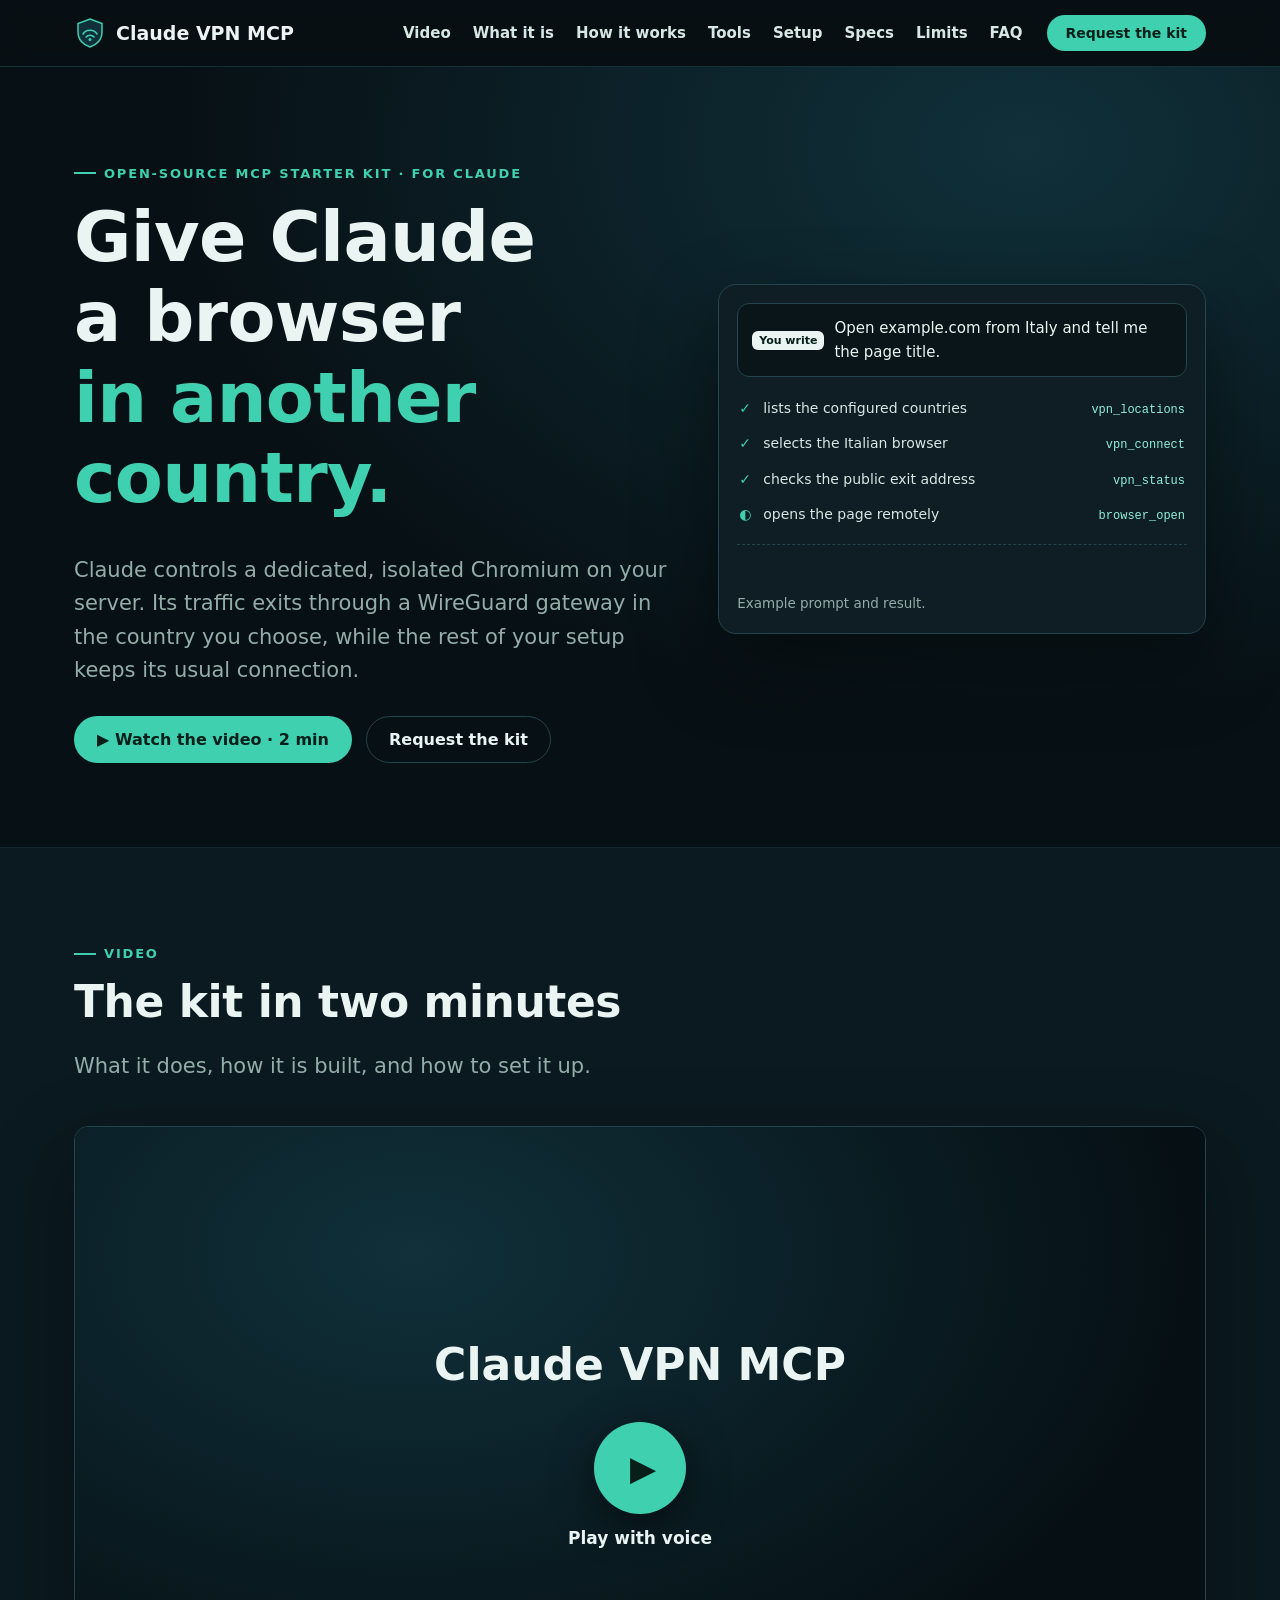
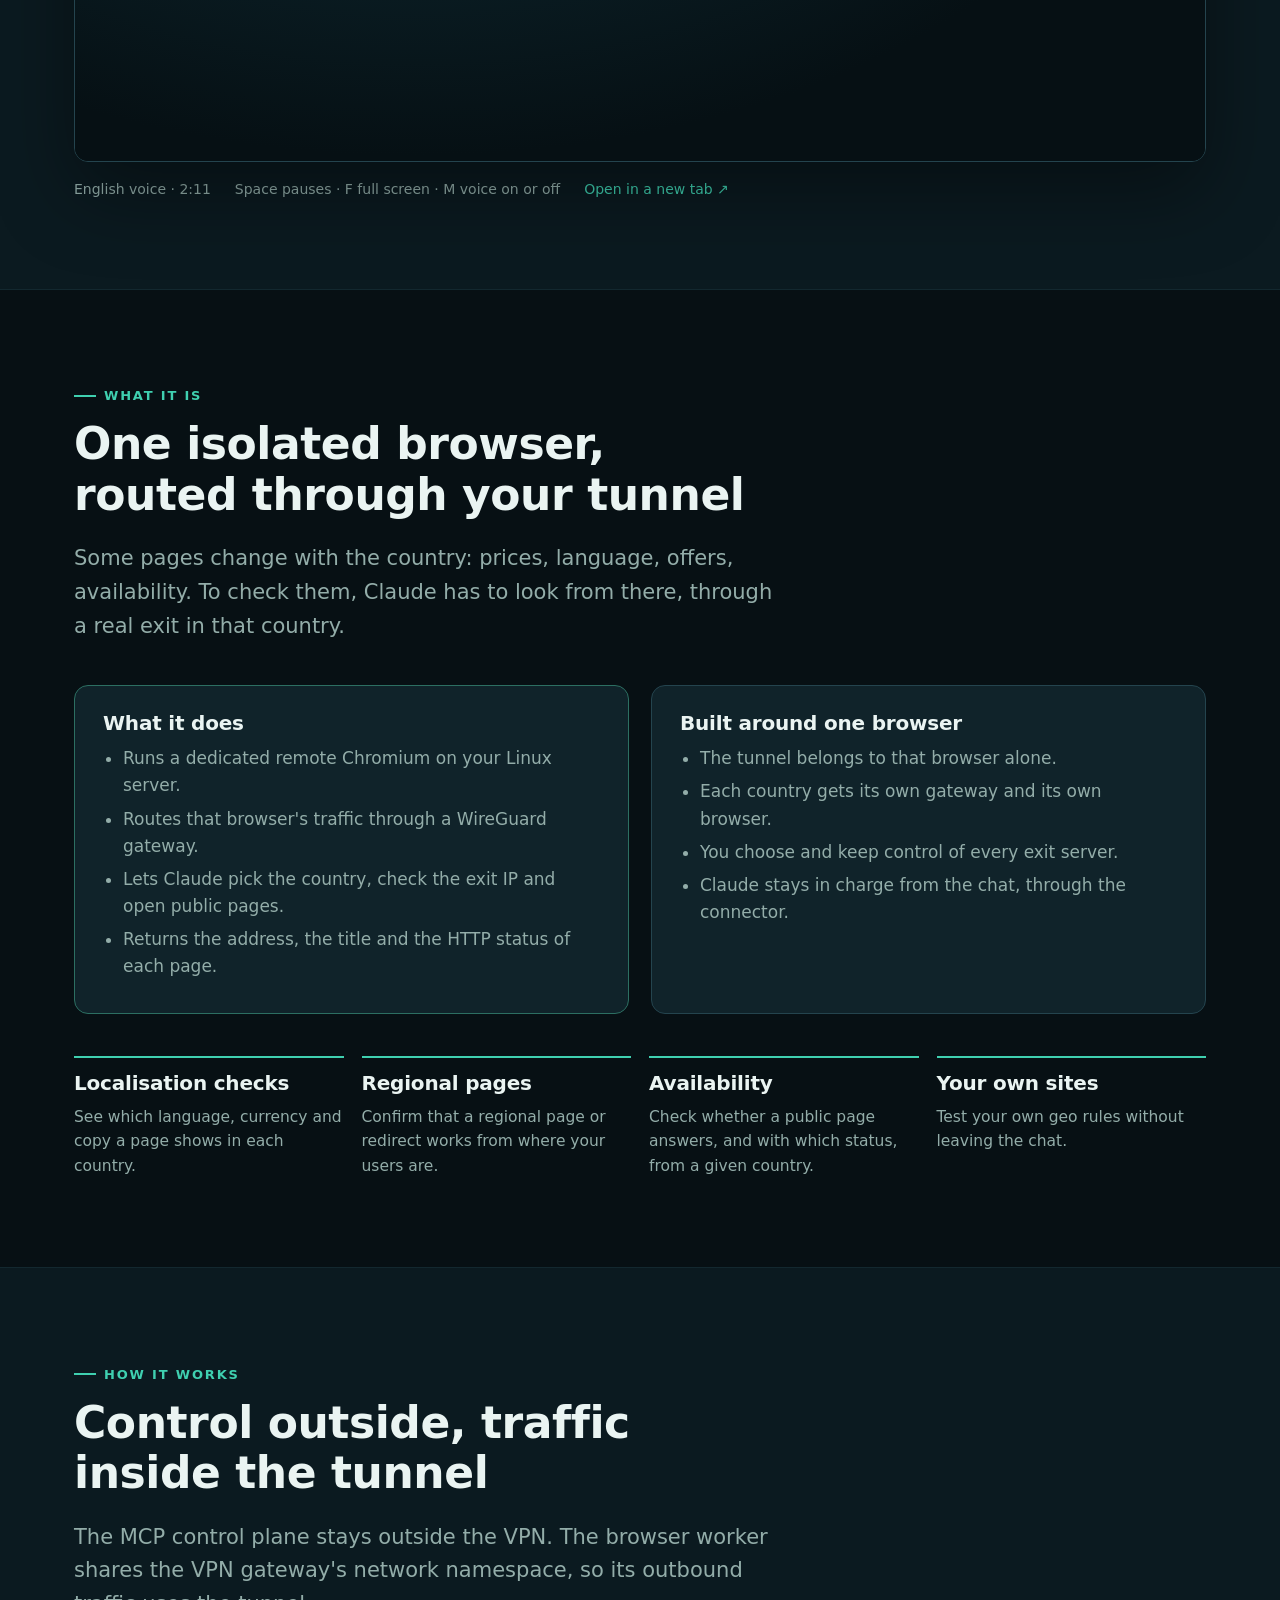
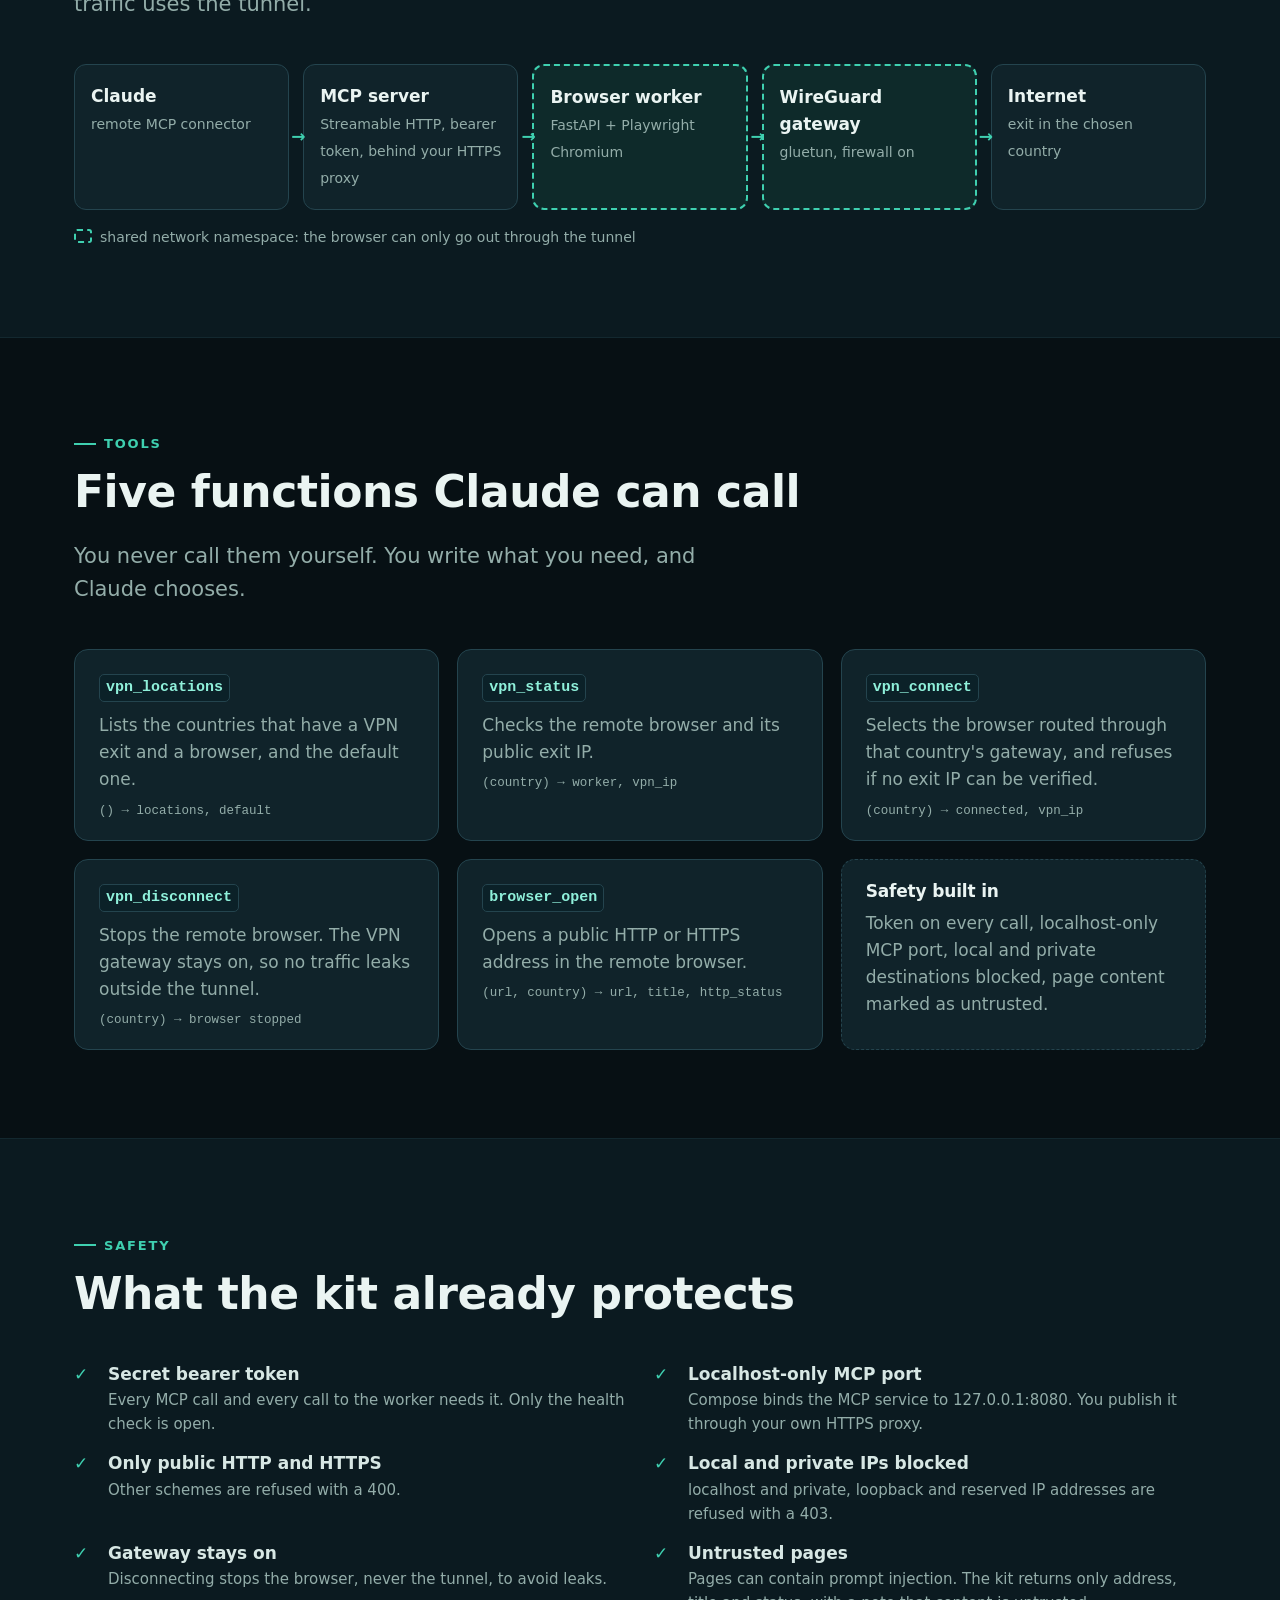
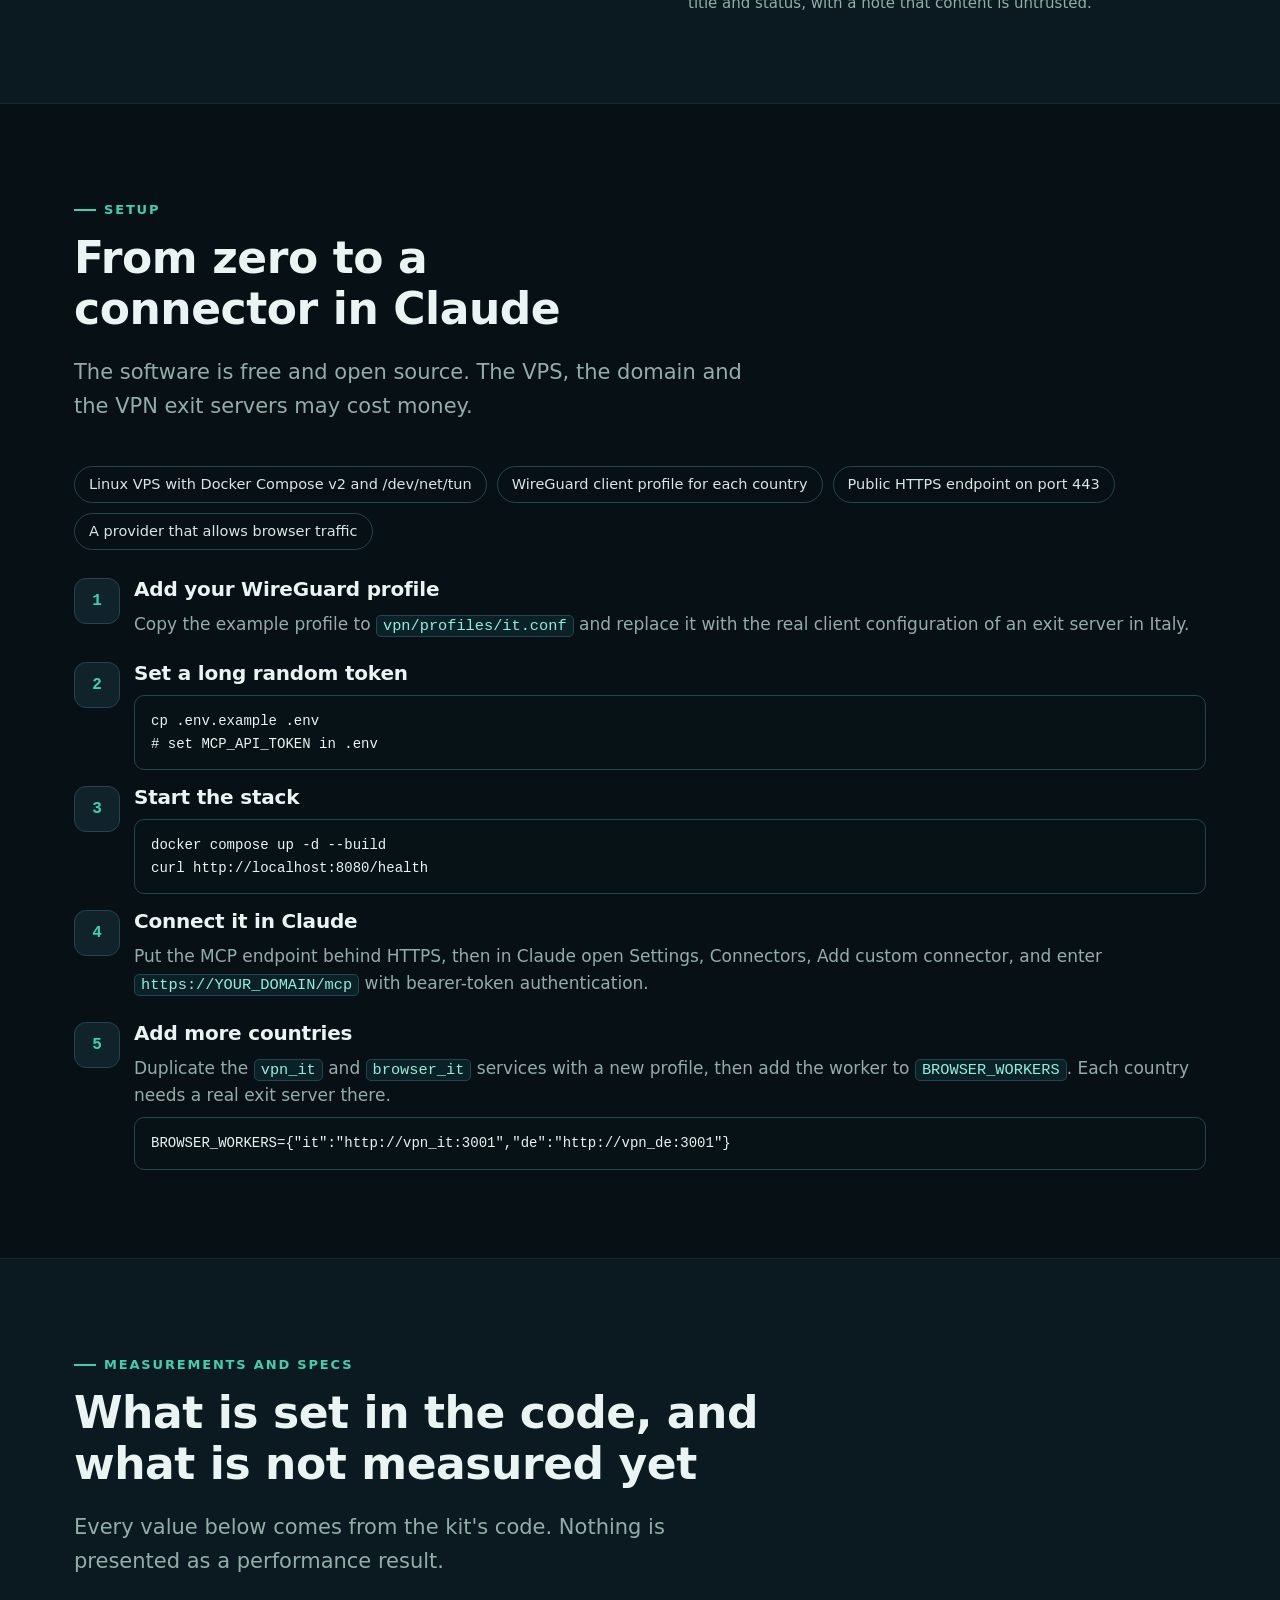
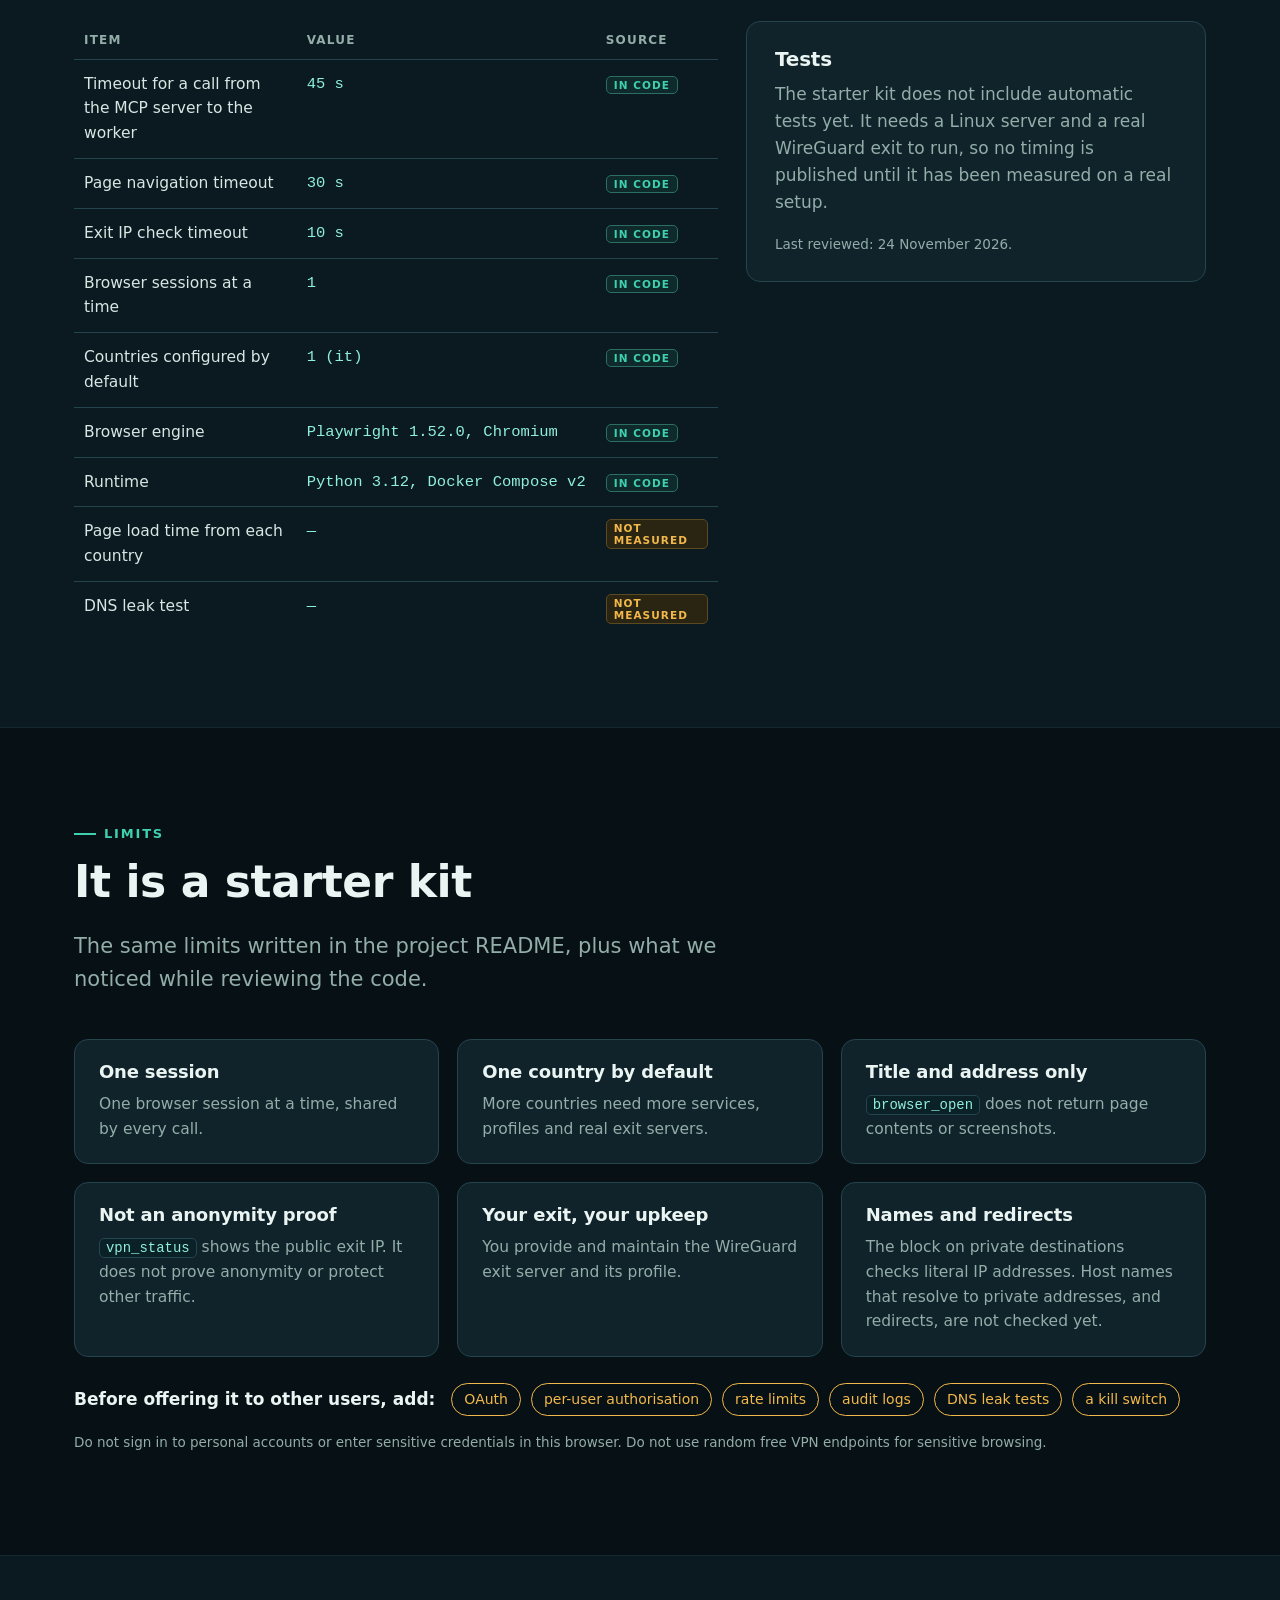
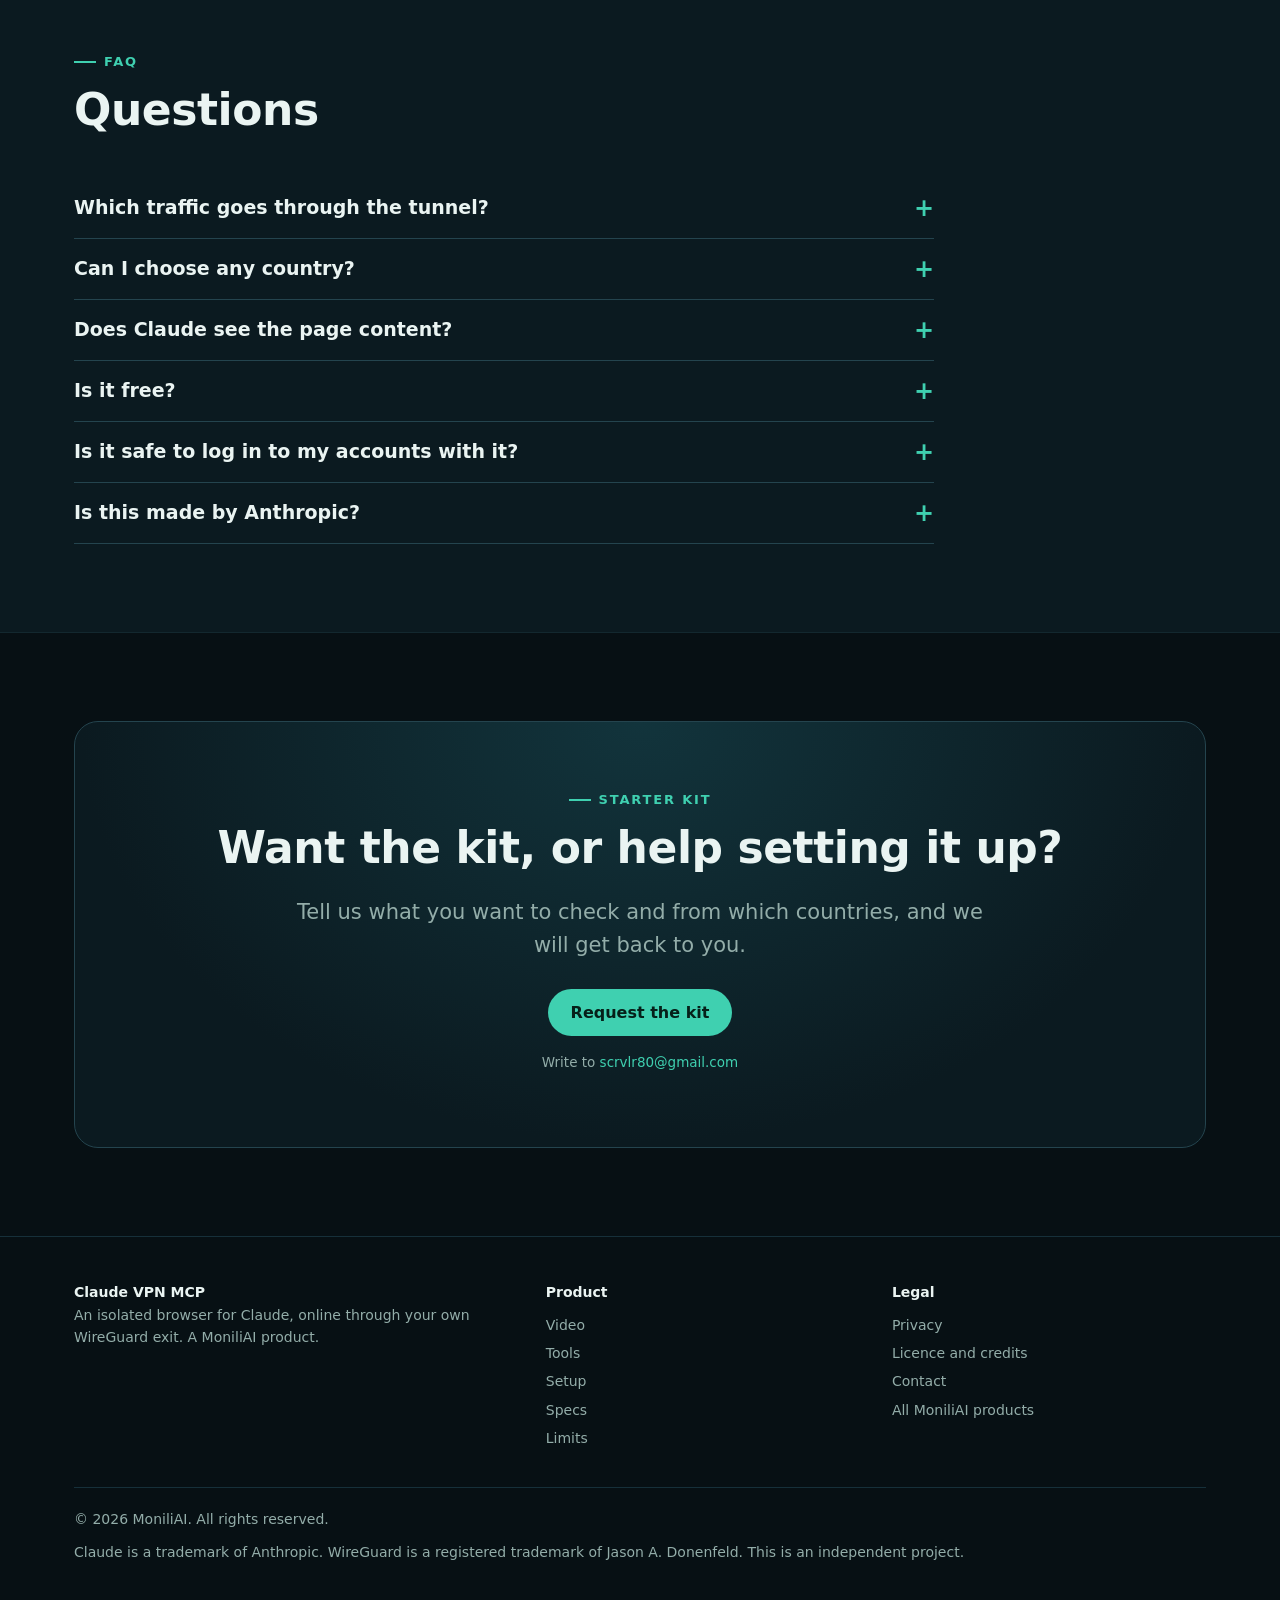
==== commit 4afe62a7: "Site: say what goes through the tunnel instead of listing what it does not change Co-Authored-By: Cl" ====
--- a/index.html
+++ b/index.html
@@ -45,7 +45,7 @@
     <div>
       <div class="eyebrow">Open-source MCP starter kit · for Claude</div>
       <h1>Give Claude a browser <span>in another country.</span></h1>
-      <p class="lead">Claude controls a dedicated, isolated Chromium on your server. Its traffic exits through a WireGuard gateway in the country you choose. Claude, Anthropic and your own computer keep their addresses.</p>
+      <p class="lead">Claude controls a dedicated, isolated Chromium on your server. Its traffic exits through a WireGuard gateway in the country you choose, while the rest of your setup keeps its usual connection.</p>
       <div class="cta"><a class="btn pri" href="#video">▶ Watch the video · 2 min</a><a class="btn sec" href="#access">Request the kit</a></div>
     </div>
     <div class="chat" aria-label="Example of a prompt and of the tools Claude calls">
@@ -81,11 +81,11 @@
         <li>Routes that browser's traffic through a WireGuard gateway.</li>
         <li>Lets Claude pick the country, check the exit IP and open public pages.</li>
         <li>Returns the address, the title and the HTTP status of each page.</li></ul></div>
-      <div class="box no"><h3>What it does not change</h3><ul>
-        <li>The IP address of Claude.ai.</li>
-        <li>Anthropic's network.</li>
-        <li>The IP address of your computer or phone.</li>
-        <li>Any traffic outside the managed browser.</li></ul></div>
+      <div class="box"><h3>Built around one browser</h3><ul>
+        <li>The tunnel belongs to that browser alone.</li>
+        <li>Each country gets its own gateway and its own browser.</li>
+        <li>You choose and keep control of every exit server.</li>
+        <li>Claude stays in charge from the chat, through the connector.</li></ul></div>
     </div>
     <div class="uses" style="margin-top:42px">
       <div class="use"><h3>Localisation checks</h3><p>See which language, currency and copy a page shows in each country.</p></div>
@@ -196,7 +196,7 @@
   <div class="wrap">
     <div class="head"><div class="eyebrow">FAQ</div><h2>Questions</h2></div>
     <div class="faq">
-      <details><summary>Does it change Claude's IP address?</summary><p>No. Claude.ai, Anthropic's network and your own device keep their addresses. Only the isolated browser managed by this project goes out through the tunnel.</p></details>
+      <details><summary>Which traffic goes through the tunnel?</summary><p>Only the traffic of the browser managed by the kit. Everything else, Claude included, keeps its usual connection.</p></details>
       <details><summary>Can I choose any country?</summary><p>Only countries where you have a real WireGuard exit server. A country label alone does not create geographic routing.</p></details>
       <details><summary>Does Claude see the page content?</summary><p>Not in this version. Claude receives the final address, the page title and the HTTP status. Reading content and screenshots are not part of the starter kit.</p></details>
       <details><summary>Is it free?</summary><p>The software is free and open source. A VPS, a domain and VPN exit servers may cost money.</p></details>
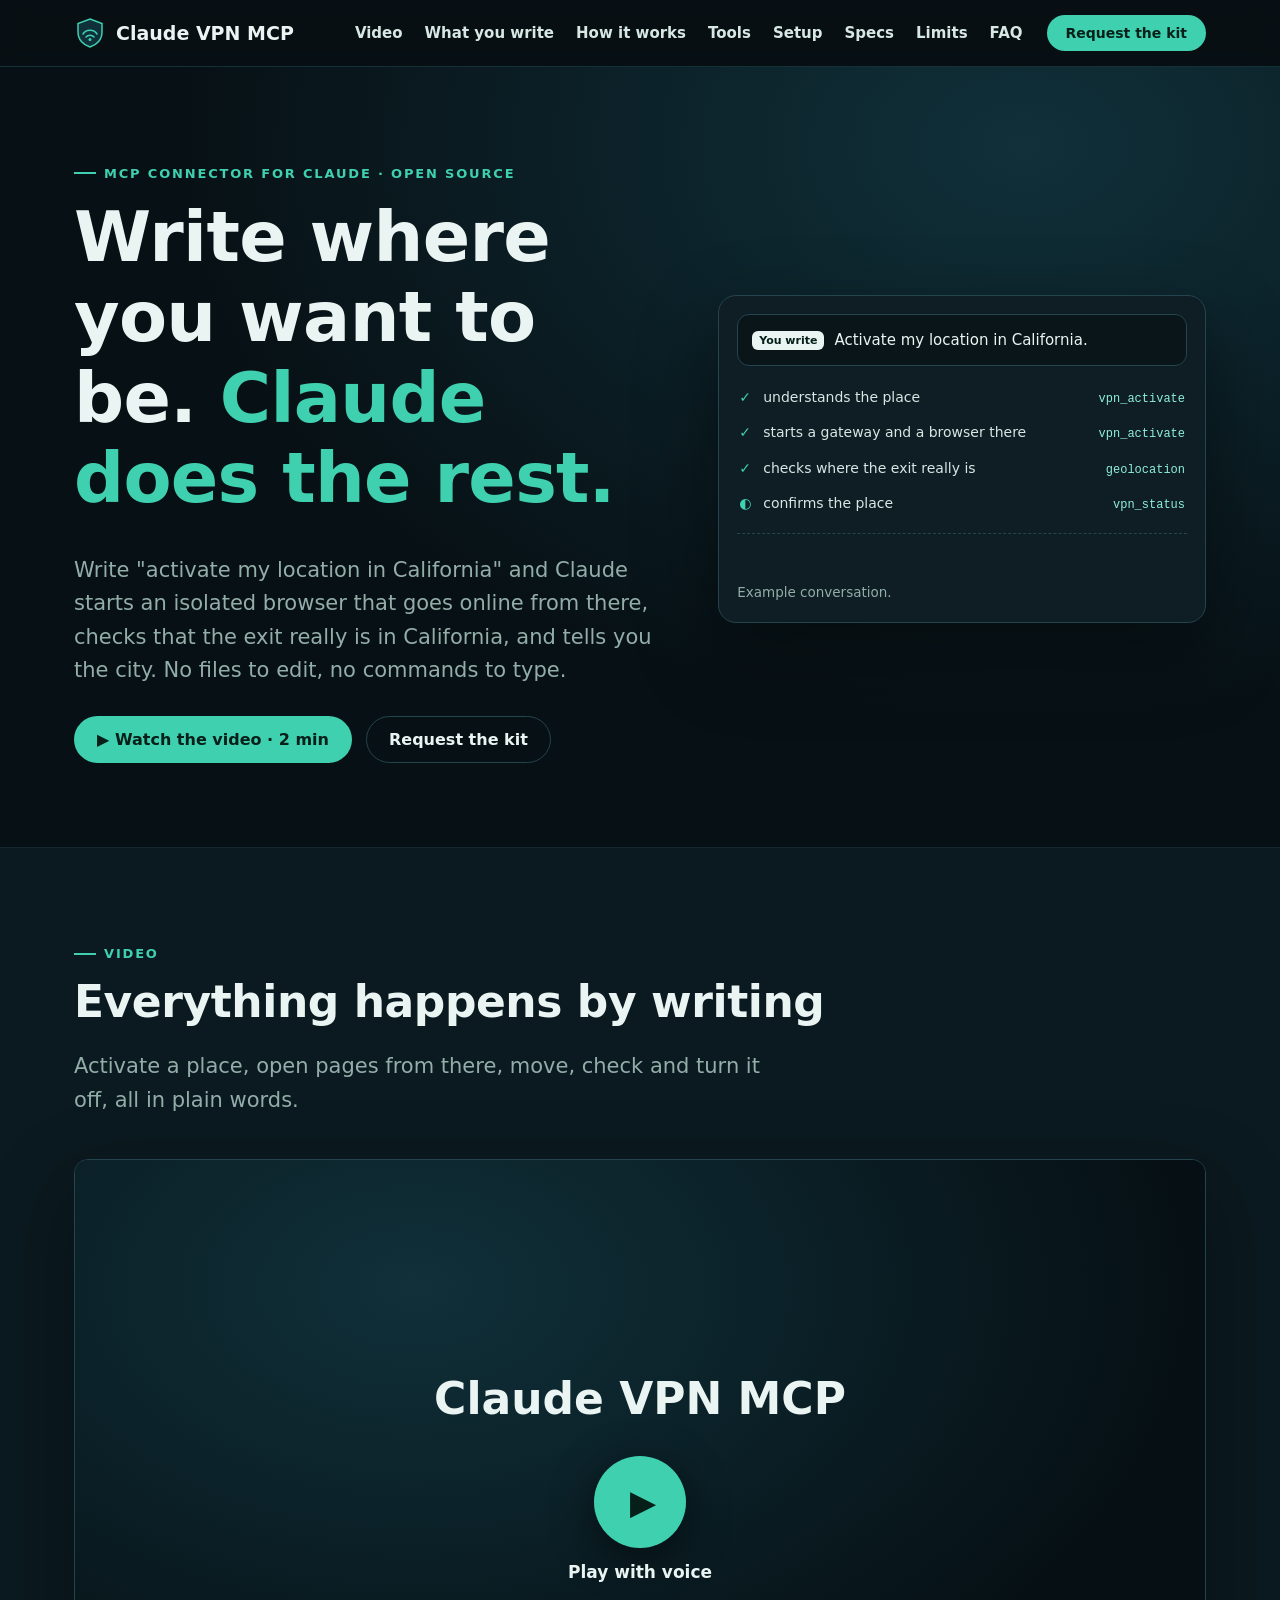
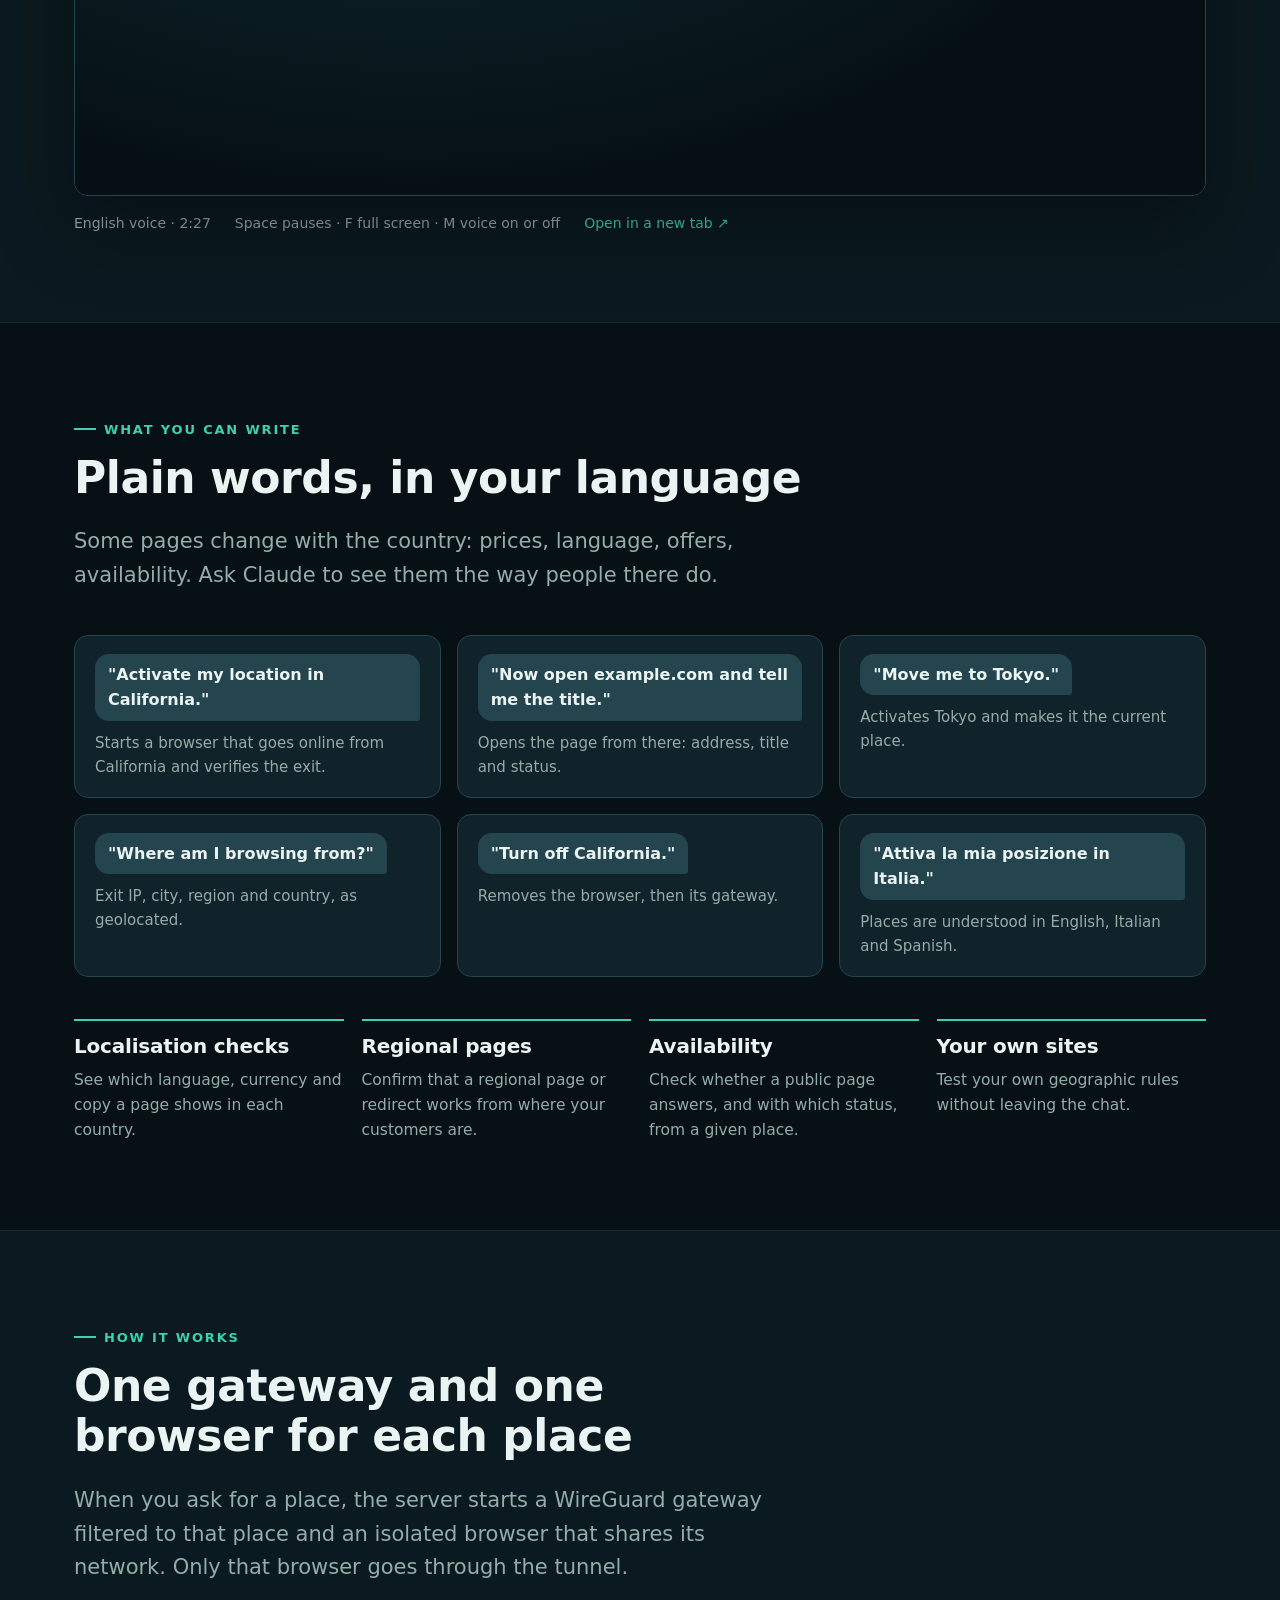
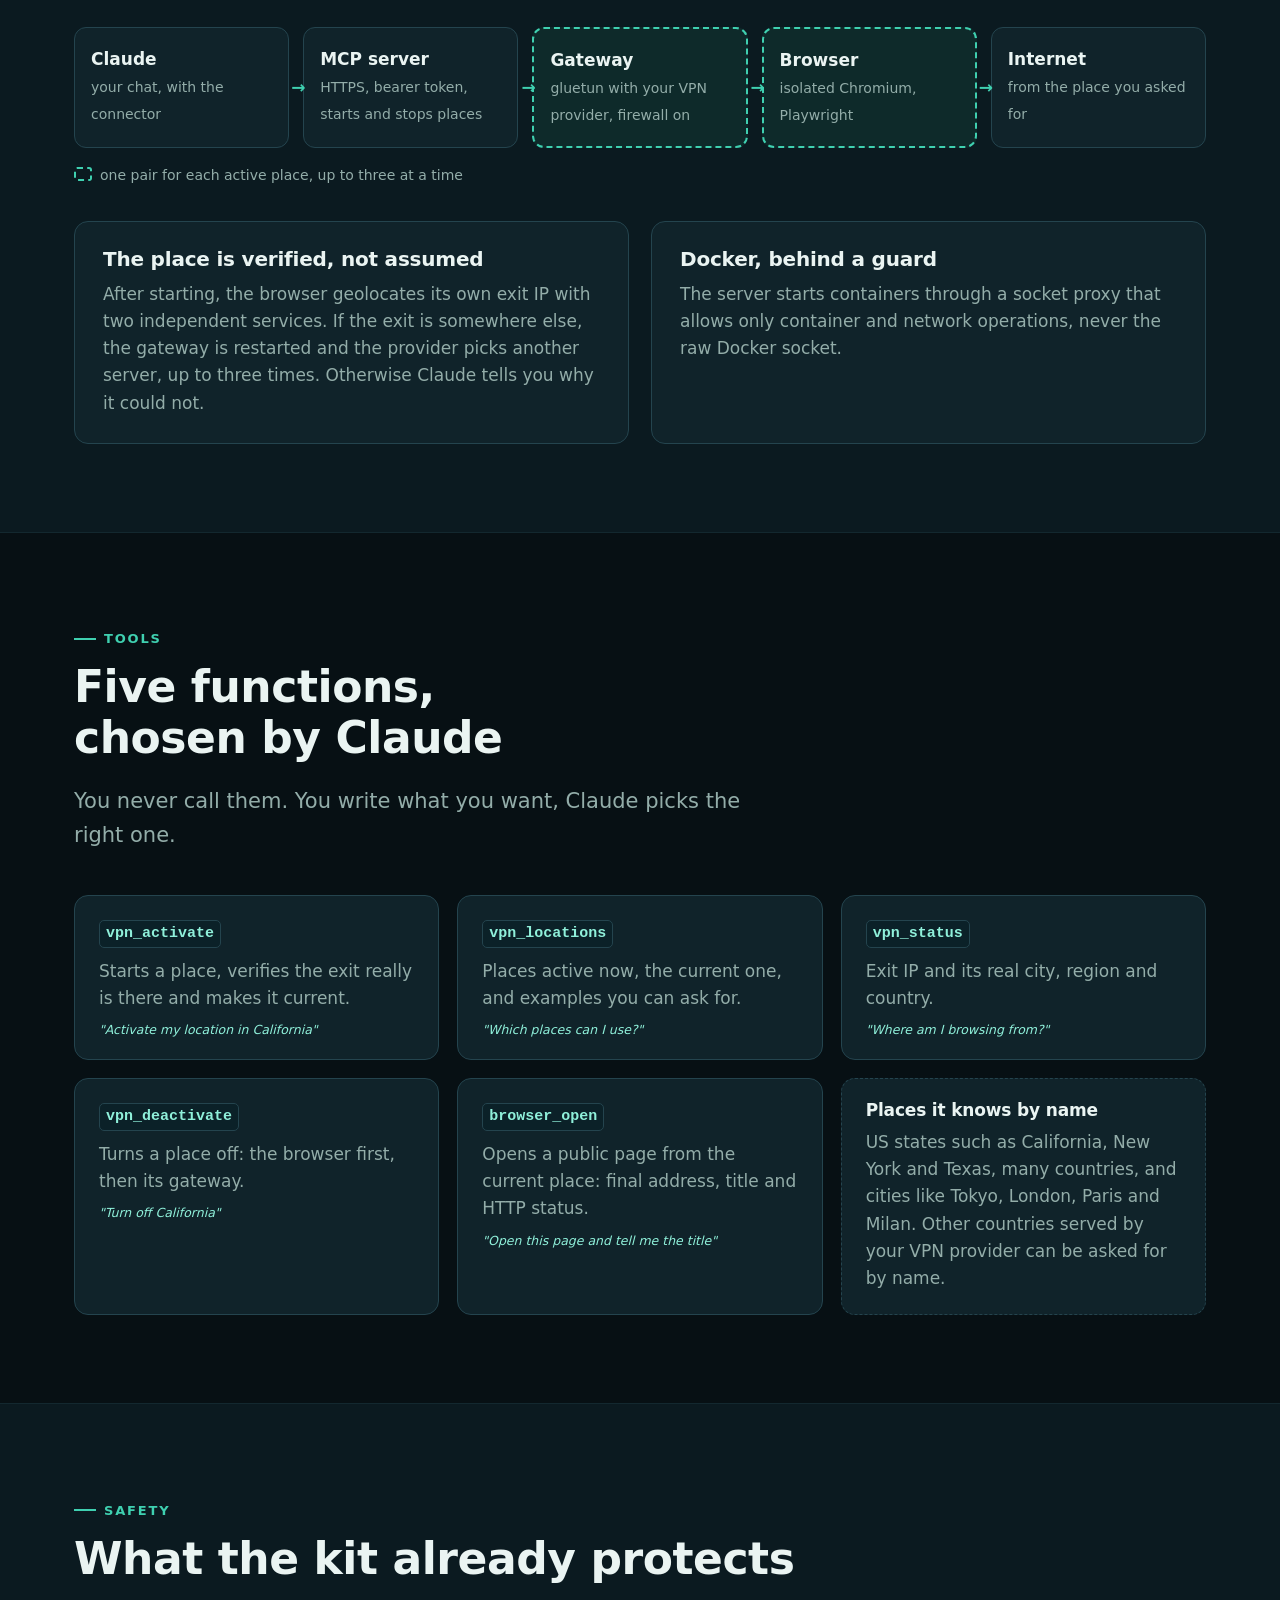
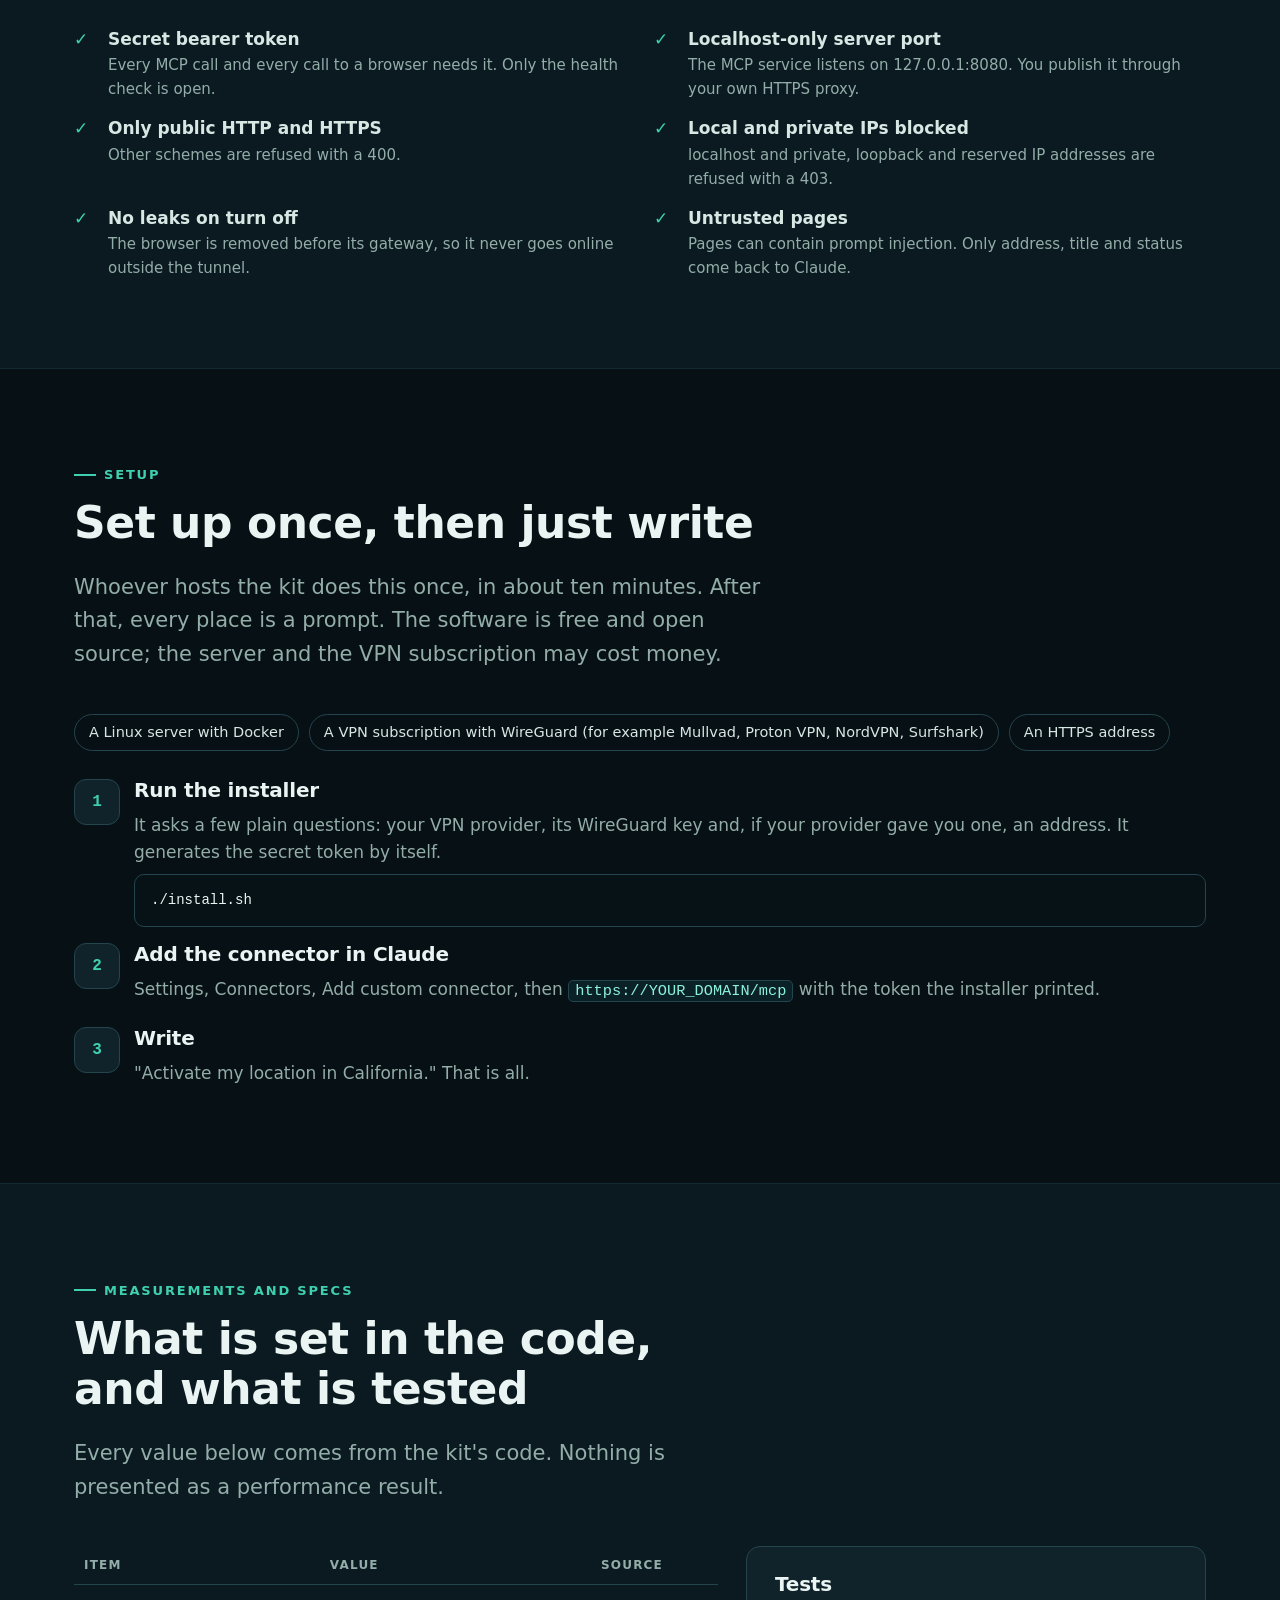
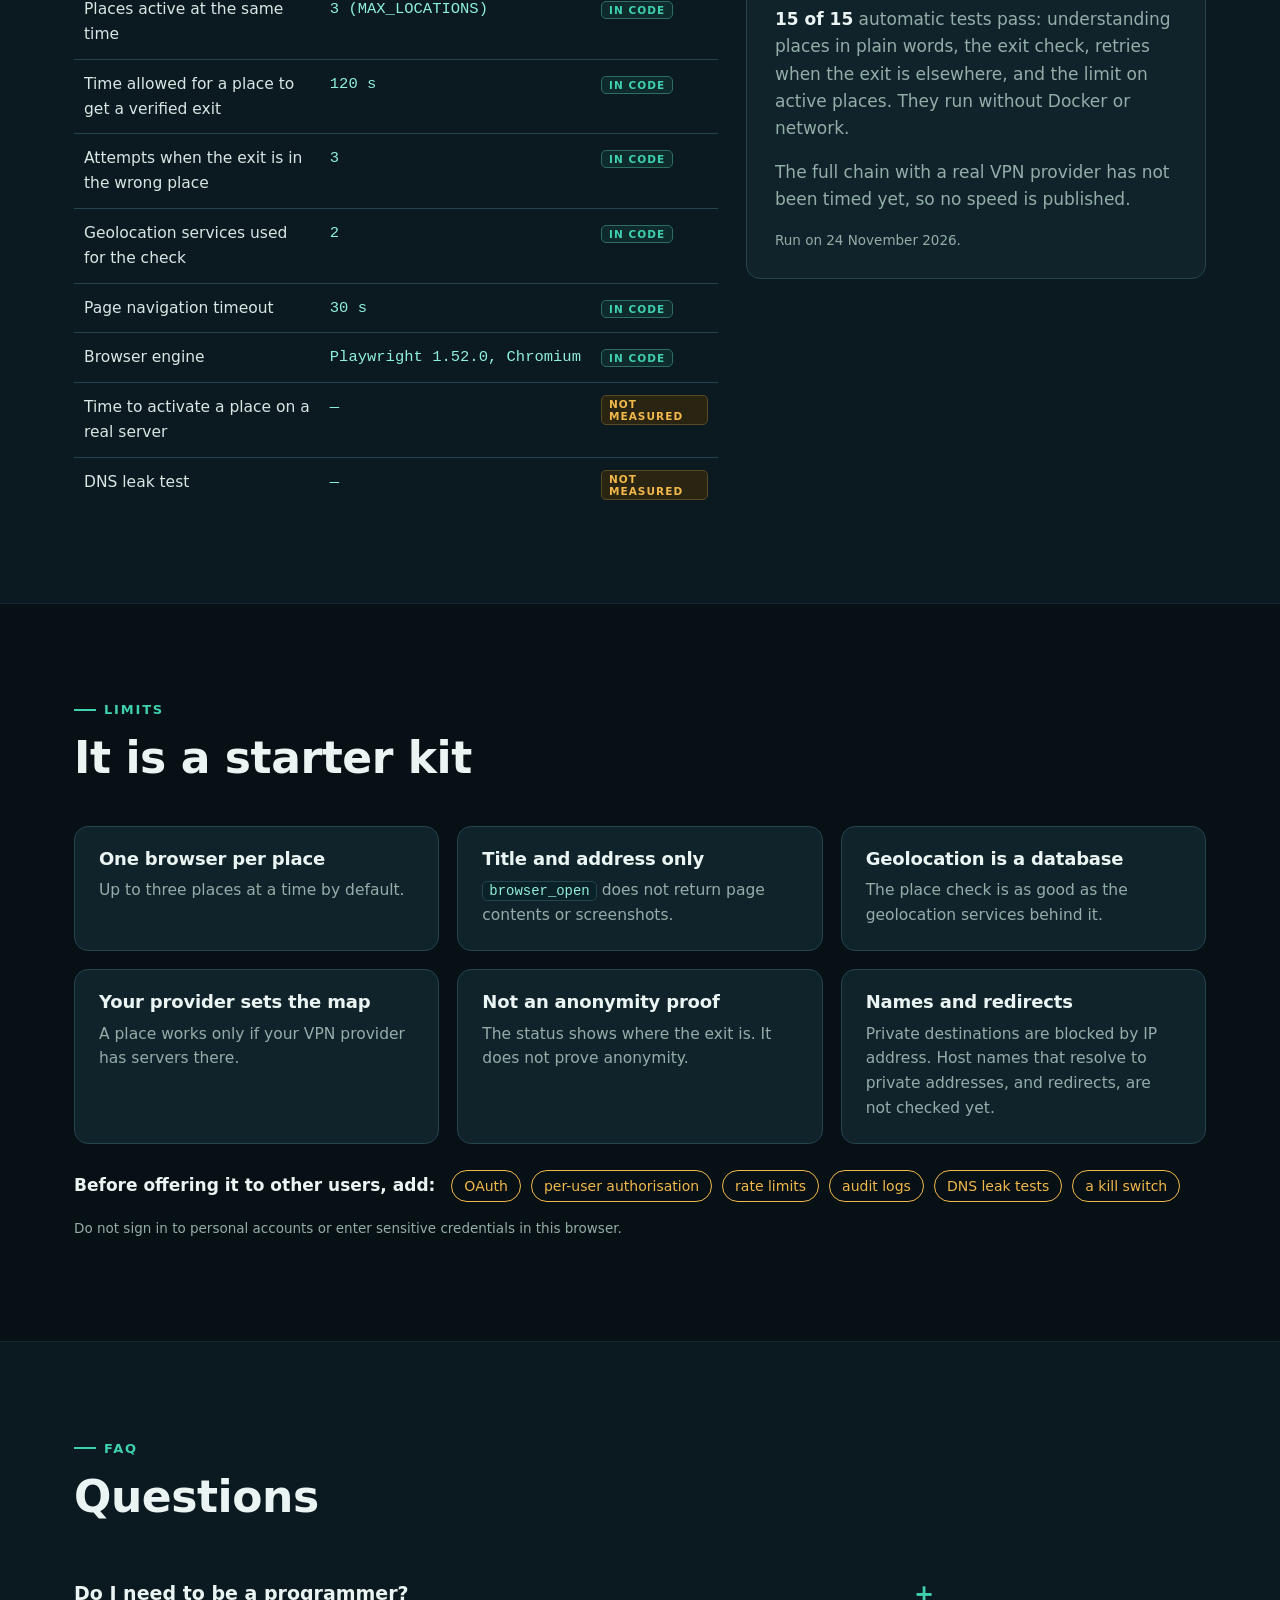
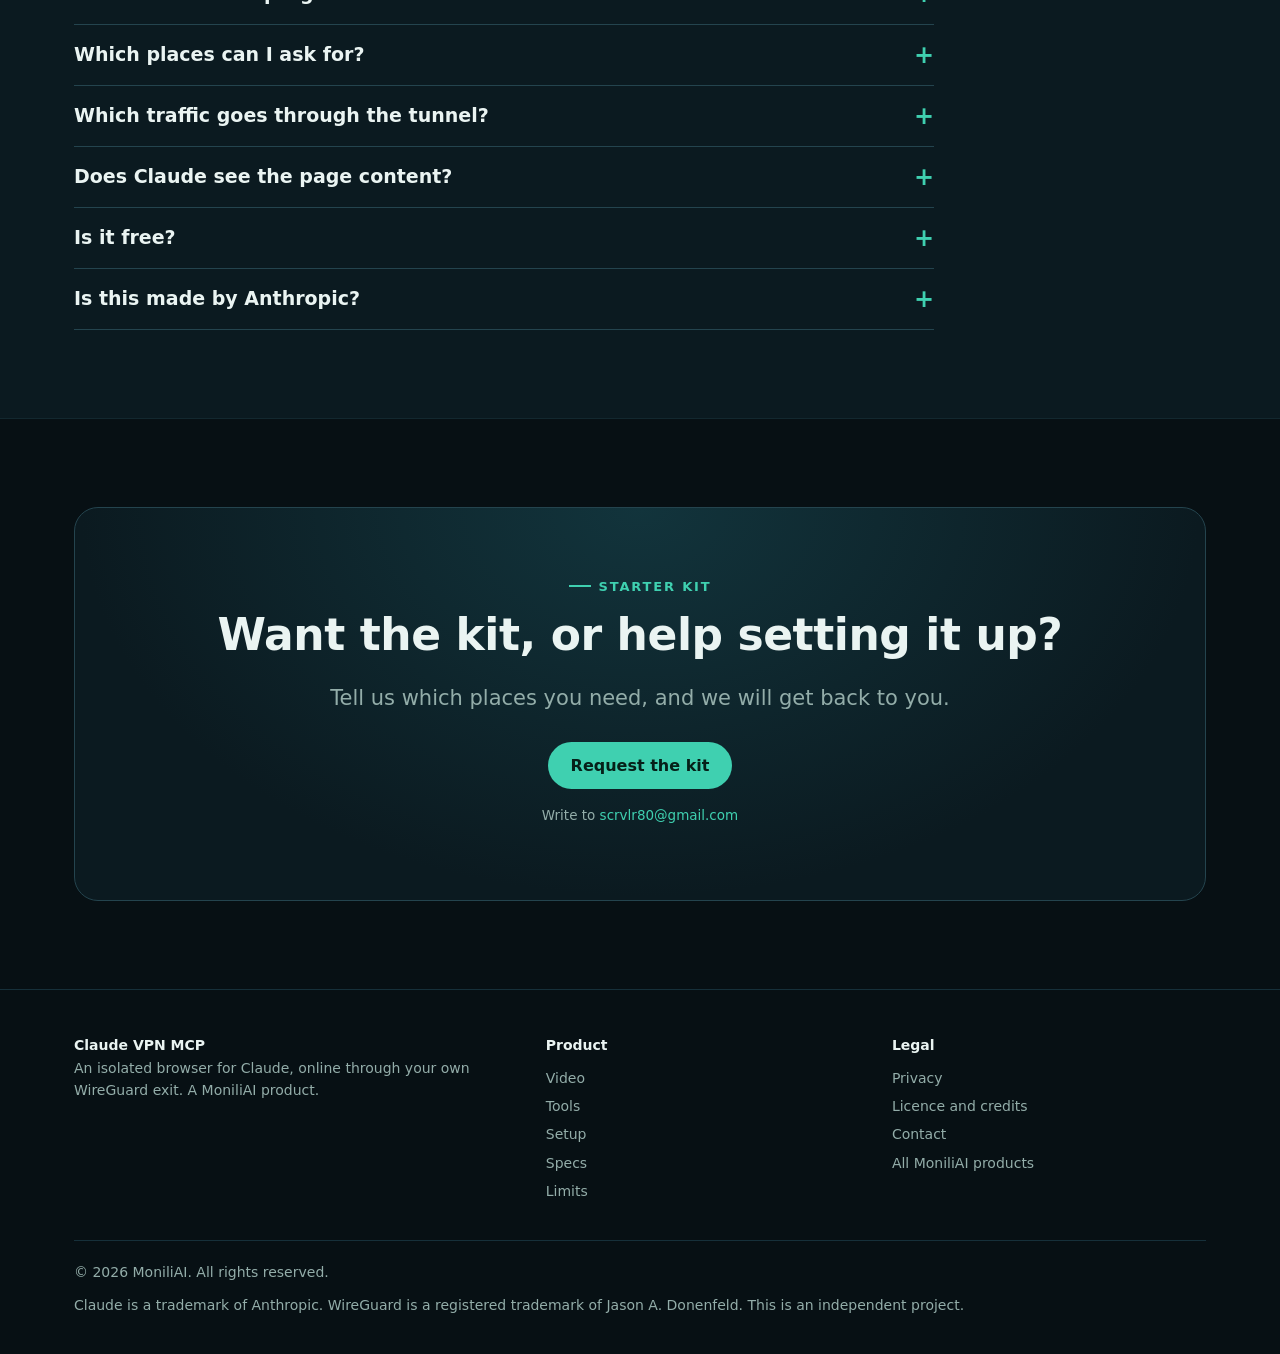
==== commit 2512bc3b: "Activate a place with a prompt: new video, voice and site Co-Authored-By: Claude Opus 5.5 <noreply@a" ====
--- a/index.html
+++ b/index.html
@@ -3,13 +3,13 @@
 <head>
 <meta charset="utf-8">
 <meta name="viewport" content="width=device-width, initial-scale=1, viewport-fit=cover">
-<title>Claude VPN MCP · A browser for Claude, in the country you choose</title>
-<meta name="description" content="Claude VPN MCP is an open-source MCP starter kit: Claude controls an isolated remote Chromium browser whose traffic exits through a WireGuard gateway in the country you choose.">
+<title>Claude VPN MCP · Write where you want to be, Claude does the rest</title>
+<meta name="description" content="Write to Claude: activate my location in California. Claude VPN MCP starts an isolated browser that goes online from there and verifies the exit. Open-source MCP connector.">
 <meta name="theme-color" content="#071014">
 <link rel="icon" href="favicon.svg" type="image/svg+xml">
 <link rel="canonical" href="https://monili-vlr.github.io/claude-vpn-mcp/">
 <meta property="og:type" content="website">
-<meta property="og:title" content="Claude VPN MCP · A browser, wherever you need it">
+<meta property="og:title" content="Claude VPN MCP · Write where you want to be">
 <meta property="og:description" content="Open-source MCP starter kit: an isolated remote browser for Claude, online through your own WireGuard exit.">
 <meta property="og:image" content="https://monili-vlr.github.io/claude-vpn-mcp/og.jpg">
 <meta property="og:url" content="https://monili-vlr.github.io/claude-vpn-mcp/">
@@ -27,7 +27,7 @@
     <button class="menu" aria-expanded="false" aria-controls="navlinks">Menu</button>
     <ul id="navlinks">
       <li><a href="#video">Video</a></li>
-      <li><a href="#what">What it is</a></li>
+      <li><a href="#what">What you write</a></li>
       <li><a href="#how">How it works</a></li>
       <li><a href="#tools">Tools</a></li>
       <li><a href="#setup">Setup</a></li>
@@ -43,83 +43,83 @@
 <section class="hero" id="top">
   <div class="wrap">
     <div>
-      <div class="eyebrow">Open-source MCP starter kit · for Claude</div>
-      <h1>Give Claude a browser <span>in another country.</span></h1>
-      <p class="lead">Claude controls a dedicated, isolated Chromium on your server. Its traffic exits through a WireGuard gateway in the country you choose, while the rest of your setup keeps its usual connection.</p>
+      <div class="eyebrow">MCP connector for Claude · open source</div>
+      <h1>Write where you want to be. <span>Claude does the rest.</span></h1>
+      <p class="lead">Write "activate my location in California" and Claude starts an isolated browser that goes online from there, checks that the exit really is in California, and tells you the city. No files to edit, no commands to type.</p>
       <div class="cta"><a class="btn pri" href="#video">▶ Watch the video · 2 min</a><a class="btn sec" href="#access">Request the kit</a></div>
     </div>
     <div class="chat" aria-label="Example of a prompt and of the tools Claude calls">
-      <div class="bar"><span class="you">You write</span><span class="typed" id="typed">Open example.com from Italy and tell me the page title.</span></div>
+      <div class="bar"><span class="you">You write</span><span class="typed" id="typed">Activate my location in California.</span></div>
       <ol id="calls">
-        <li class="on"><b>✓</b><span>lists the configured countries</span><code>vpn_locations</code></li>
-        <li class="on"><b>✓</b><span>selects the Italian browser</span><code>vpn_connect</code></li>
-        <li class="on"><b>✓</b><span>checks the public exit address</span><code>vpn_status</code></li>
-        <li class="on"><b>✓</b><span>opens the page remotely</span><code>browser_open</code></li>
+        <li class="on"><b>✓</b><span>understands the place</span><code>vpn_activate</code></li>
+        <li class="on"><b>✓</b><span>starts a gateway and a browser there</span><code>vpn_activate</code></li>
+        <li class="on"><b>✓</b><span>checks where the exit really is</span><code>geolocation</code></li>
+        <li class="on"><b>✓</b><span>confirms the place</span><code>vpn_status</code></li>
       </ol>
-      <div class="out" id="out">{ "url": "https://example.com/", "title": "Example Domain", "http_status": 200 }</div>
-      <p class="note" style="margin:10px 0 0">Example prompt and result.</p>
+      <div class="out" id="out">Your location is active in San Jose, California. Exit IP verified. What would you like to open?</div>
+      <p class="note" style="margin:10px 0 0">Example conversation.</p>
     </div>
   </div>
 </section>
 
 <section id="video" class="alt">
   <div class="wrap">
-    <div class="head"><div class="eyebrow">Video</div><h2>The kit in two minutes</h2><p class="lead">What it does, how it is built, and how to set it up.</p></div>
+    <div class="head"><div class="eyebrow">Video</div><h2>Everything happens by writing</h2><p class="lead">Activate a place, open pages from there, move, check and turn it off, all in plain words.</p></div>
     <div class="player" id="player">
       <button class="poster" id="poster" aria-label="Play the Claude VPN MCP video with voice"><span class="play"><span class="tt">Claude VPN MCP</span><i>▶</i>Play with voice</span></button>
     </div>
-    <div class="vmeta"><span>English voice · 2:11</span><span>Space pauses · F full screen · M voice on or off</span><a href="video/claude-vpn-mcp-video.html" target="_blank" rel="noopener">Open in a new tab ↗</a></div>
+    <div class="vmeta"><span>English voice · 2:27</span><span>Space pauses · F full screen · M voice on or off</span><a href="video/claude-vpn-mcp-video.html" target="_blank" rel="noopener">Open in a new tab ↗</a></div>
   </div>
 </section>
 
 <section id="what">
   <div class="wrap">
-    <div class="head"><div class="eyebrow">What it is</div><h2>One isolated browser, routed through your tunnel</h2><p class="lead">Some pages change with the country: prices, language, offers, availability. To check them, Claude has to look from there, through a real exit in that country.</p></div>
-    <div class="two">
-      <div class="box yes"><h3>What it does</h3><ul>
-        <li>Runs a dedicated remote Chromium on your Linux server.</li>
-        <li>Routes that browser's traffic through a WireGuard gateway.</li>
-        <li>Lets Claude pick the country, check the exit IP and open public pages.</li>
-        <li>Returns the address, the title and the HTTP status of each page.</li></ul></div>
-      <div class="box"><h3>Built around one browser</h3><ul>
-        <li>The tunnel belongs to that browser alone.</li>
-        <li>Each country gets its own gateway and its own browser.</li>
-        <li>You choose and keep control of every exit server.</li>
-        <li>Claude stays in charge from the chat, through the connector.</li></ul></div>
+    <div class="head"><div class="eyebrow">What you can write</div><h2>Plain words, in your language</h2><p class="lead">Some pages change with the country: prices, language, offers, availability. Ask Claude to see them the way people there do.</p></div>
+    <div class="prompts">
+      <div class="pq"><span>"Activate my location in California."</span><p>Starts a browser that goes online from California and verifies the exit.</p></div>
+      <div class="pq"><span>"Now open example.com and tell me the title."</span><p>Opens the page from there: address, title and status.</p></div>
+      <div class="pq"><span>"Move me to Tokyo."</span><p>Activates Tokyo and makes it the current place.</p></div>
+      <div class="pq"><span>"Where am I browsing from?"</span><p>Exit IP, city, region and country, as geolocated.</p></div>
+      <div class="pq"><span>"Turn off California."</span><p>Removes the browser, then its gateway.</p></div>
+      <div class="pq"><span>"Attiva la mia posizione in Italia."</span><p>Places are understood in English, Italian and Spanish.</p></div>
     </div>
     <div class="uses" style="margin-top:42px">
       <div class="use"><h3>Localisation checks</h3><p>See which language, currency and copy a page shows in each country.</p></div>
-      <div class="use"><h3>Regional pages</h3><p>Confirm that a regional page or redirect works from where your users are.</p></div>
-      <div class="use"><h3>Availability</h3><p>Check whether a public page answers, and with which status, from a given country.</p></div>
-      <div class="use"><h3>Your own sites</h3><p>Test your own geo rules without leaving the chat.</p></div>
+      <div class="use"><h3>Regional pages</h3><p>Confirm that a regional page or redirect works from where your customers are.</p></div>
+      <div class="use"><h3>Availability</h3><p>Check whether a public page answers, and with which status, from a given place.</p></div>
+      <div class="use"><h3>Your own sites</h3><p>Test your own geographic rules without leaving the chat.</p></div>
     </div>
   </div>
 </section>
 
 <section id="how" class="alt">
   <div class="wrap">
-    <div class="head"><div class="eyebrow">How it works</div><h2>Control outside, traffic inside the tunnel</h2><p class="lead">The MCP control plane stays outside the VPN. The browser worker shares the VPN gateway's network namespace, so its outbound traffic uses the tunnel.</p></div>
+    <div class="head"><div class="eyebrow">How it works</div><h2>One gateway and one browser for each place</h2><p class="lead">When you ask for a place, the server starts a WireGuard gateway filtered to that place and an isolated browser that shares its network. Only that browser goes through the tunnel.</p></div>
     <div class="arch">
-      <div class="node"><b>Claude</b><span>remote MCP connector</span></div>
-      <div class="node"><b>MCP server</b><span>Streamable HTTP, bearer token, behind your HTTPS proxy</span></div>
-      <div class="node ns"><b>Browser worker</b><span>FastAPI + Playwright Chromium</span></div>
-      <div class="node ns"><b>WireGuard gateway</b><span>gluetun, firewall on</span></div>
-      <div class="node"><b>Internet</b><span>exit in the chosen country</span></div>
-    </div>
-    <div class="archnote"><span>shared network namespace: the browser can only go out through the tunnel</span></div>
+      <div class="node"><b>Claude</b><span>your chat, with the connector</span></div>
+      <div class="node"><b>MCP server</b><span>HTTPS, bearer token, starts and stops places</span></div>
+      <div class="node ns"><b>Gateway</b><span>gluetun with your VPN provider, firewall on</span></div>
+      <div class="node ns"><b>Browser</b><span>isolated Chromium, Playwright</span></div>
+      <div class="node"><b>Internet</b><span>from the place you asked for</span></div>
+    </div>
+    <div class="archnote"><span>one pair for each active place, up to three at a time</span></div>
+    <div class="two" style="margin-top:34px">
+      <div class="box"><h3>The place is verified, not assumed</h3><p style="color:var(--mute);margin:0">After starting, the browser geolocates its own exit IP with two independent services. If the exit is somewhere else, the gateway is restarted and the provider picks another server, up to three times. Otherwise Claude tells you why it could not.</p></div>
+      <div class="box"><h3>Docker, behind a guard</h3><p style="color:var(--mute);margin:0">The server starts containers through a socket proxy that allows only container and network operations, never the raw Docker socket.</p></div>
+    </div>
   </div>
 </section>
 
 <section id="tools">
   <div class="wrap">
-    <div class="head"><div class="eyebrow">Tools</div><h2>Five functions Claude can call</h2><p class="lead">You never call them yourself. You write what you need, and Claude chooses.</p></div>
+    <div class="head"><div class="eyebrow">Tools</div><h2>Five functions, chosen by Claude</h2><p class="lead">You never call them. You write what you want, Claude picks the right one.</p></div>
     <div class="tools">
-      <div class="tool"><code>vpn_locations</code><p>Lists the countries that have a VPN exit and a browser, and the default one.</p><span class="sig">() → locations, default</span></div>
-      <div class="tool"><code>vpn_status</code><p>Checks the remote browser and its public exit IP.</p><span class="sig">(country) → worker, vpn_ip</span></div>
-      <div class="tool"><code>vpn_connect</code><p>Selects the browser routed through that country's gateway, and refuses if no exit IP can be verified.</p><span class="sig">(country) → connected, vpn_ip</span></div>
-      <div class="tool"><code>vpn_disconnect</code><p>Stops the remote browser. The VPN gateway stays on, so no traffic leaks outside the tunnel.</p><span class="sig">(country) → browser stopped</span></div>
-      <div class="tool"><code>browser_open</code><p>Opens a public HTTP or HTTPS address in the remote browser.</p><span class="sig">(url, country) → url, title, http_status</span></div>
-      <div class="tool" style="border-style:dashed"><h3 style="font-size:17px">Safety built in</h3><p>Token on every call, localhost-only MCP port, local and private destinations blocked, page content marked as untrusted.</p></div>
+      <div class="tool"><code>vpn_activate</code><p>Starts a place, verifies the exit really is there and makes it current.</p><span class="sig">"Activate my location in California"</span></div>
+      <div class="tool"><code>vpn_locations</code><p>Places active now, the current one, and examples you can ask for.</p><span class="sig">"Which places can I use?"</span></div>
+      <div class="tool"><code>vpn_status</code><p>Exit IP and its real city, region and country.</p><span class="sig">"Where am I browsing from?"</span></div>
+      <div class="tool"><code>vpn_deactivate</code><p>Turns a place off: the browser first, then its gateway.</p><span class="sig">"Turn off California"</span></div>
+      <div class="tool"><code>browser_open</code><p>Opens a public page from the current place: final address, title and HTTP status.</p><span class="sig">"Open this page and tell me the title"</span></div>
+      <div class="tool" style="border-style:dashed"><h3 style="font-size:17px">Places it knows by name</h3><p>US states such as California, New York and Texas, many countries, and cities like Tokyo, London, Paris and Milan. Other countries served by your VPN provider can be asked for by name.</p></div>
     </div>
   </div>
 </section>
@@ -128,67 +128,62 @@
   <div class="wrap">
     <div class="head"><div class="eyebrow">Safety</div><h2>What the kit already protects</h2></div>
     <ul class="checks">
-      <li><div><b>Secret bearer token</b><span>Every MCP call and every call to the worker needs it. Only the health check is open.</span></div></li>
-      <li><div><b>Localhost-only MCP port</b><span>Compose binds the MCP service to 127.0.0.1:8080. You publish it through your own HTTPS proxy.</span></div></li>
+      <li><div><b>Secret bearer token</b><span>Every MCP call and every call to a browser needs it. Only the health check is open.</span></div></li>
+      <li><div><b>Localhost-only server port</b><span>The MCP service listens on 127.0.0.1:8080. You publish it through your own HTTPS proxy.</span></div></li>
       <li><div><b>Only public HTTP and HTTPS</b><span>Other schemes are refused with a 400.</span></div></li>
       <li><div><b>Local and private IPs blocked</b><span>localhost and private, loopback and reserved IP addresses are refused with a 403.</span></div></li>
-      <li><div><b>Gateway stays on</b><span>Disconnecting stops the browser, never the tunnel, to avoid leaks.</span></div></li>
-      <li><div><b>Untrusted pages</b><span>Pages can contain prompt injection. The kit returns only address, title and status, with a note that content is untrusted.</span></div></li>
+      <li><div><b>No leaks on turn off</b><span>The browser is removed before its gateway, so it never goes online outside the tunnel.</span></div></li>
+      <li><div><b>Untrusted pages</b><span>Pages can contain prompt injection. Only address, title and status come back to Claude.</span></div></li>
     </ul>
   </div>
 </section>
 
 <section id="setup">
   <div class="wrap">
-    <div class="head"><div class="eyebrow">Setup</div><h2>From zero to a connector in Claude</h2><p class="lead">The software is free and open source. The VPS, the domain and the VPN exit servers may cost money.</p></div>
-    <div class="reqs"><span>Linux VPS with Docker Compose v2 and /dev/net/tun</span><span>WireGuard client profile for each country</span><span>Public HTTPS endpoint on port 443</span><span>A provider that allows browser traffic</span></div>
+    <div class="head"><div class="eyebrow">Setup</div><h2>Set up once, then just write</h2><p class="lead">Whoever hosts the kit does this once, in about ten minutes. After that, every place is a prompt. The software is free and open source; the server and the VPN subscription may cost money.</p></div>
+    <div class="reqs"><span>A Linux server with Docker</span><span>A VPN subscription with WireGuard (for example Mullvad, Proton VPN, NordVPN, Surfshark)</span><span>An HTTPS address</span></div>
     <div class="steps">
-      <div class="st"><div><h3>Add your WireGuard profile</h3><p>Copy the example profile to <code>vpn/profiles/it.conf</code> and replace it with the real client configuration of an exit server in Italy.</p></div></div>
-      <div class="st"><div><h3>Set a long random token</h3><pre>cp .env.example .env
-# set MCP_API_TOKEN in .env</pre></div></div>
-      <div class="st"><div><h3>Start the stack</h3><pre>docker compose up -d --build
-curl http://localhost:8080/health</pre></div></div>
-      <div class="st"><div><h3>Connect it in Claude</h3><p>Put the MCP endpoint behind HTTPS, then in Claude open Settings, Connectors, Add custom connector, and enter <code>https://YOUR_DOMAIN/mcp</code> with bearer-token authentication.</p></div></div>
-      <div class="st"><div><h3>Add more countries</h3><p>Duplicate the <code>vpn_it</code> and <code>browser_it</code> services with a new profile, then add the worker to <code>BROWSER_WORKERS</code>. Each country needs a real exit server there.</p><pre>BROWSER_WORKERS={"it":"http://vpn_it:3001","de":"http://vpn_de:3001"}</pre></div></div>
+      <div class="st"><div><h3>Run the installer</h3><p>It asks a few plain questions: your VPN provider, its WireGuard key and, if your provider gave you one, an address. It generates the secret token by itself.</p><pre>./install.sh</pre></div></div>
+      <div class="st"><div><h3>Add the connector in Claude</h3><p>Settings, Connectors, Add custom connector, then <code>https://YOUR_DOMAIN/mcp</code> with the token the installer printed.</p></div></div>
+      <div class="st"><div><h3>Write</h3><p>"Activate my location in California." That is all.</p></div></div>
     </div>
   </div>
 </section>
 
 <section id="specs" class="alt">
   <div class="wrap">
-    <div class="head"><div class="eyebrow">Measurements and specs</div><h2>What is set in the code, and what is not measured yet</h2><p class="lead">Every value below comes from the kit's code. Nothing is presented as a performance result.</p></div>
+    <div class="head"><div class="eyebrow">Measurements and specs</div><h2>What is set in the code, and what is tested</h2><p class="lead">Every value below comes from the kit's code. Nothing is presented as a performance result.</p></div>
     <div class="measure">
       <div class="tbl"><table class="specs">
         <thead><tr><th>Item</th><th>Value</th><th>Source</th></tr></thead>
         <tbody>
-          <tr><td>Timeout for a call from the MCP server to the worker</td><td>45 s</td><td><span class="badge s">IN CODE</span></td></tr>
+          <tr><td>Places active at the same time</td><td>3 (MAX_LOCATIONS)</td><td><span class="badge s">IN CODE</span></td></tr>
+          <tr><td>Time allowed for a place to get a verified exit</td><td>120 s</td><td><span class="badge s">IN CODE</span></td></tr>
+          <tr><td>Attempts when the exit is in the wrong place</td><td>3</td><td><span class="badge s">IN CODE</span></td></tr>
+          <tr><td>Geolocation services used for the check</td><td>2</td><td><span class="badge s">IN CODE</span></td></tr>
           <tr><td>Page navigation timeout</td><td>30 s</td><td><span class="badge s">IN CODE</span></td></tr>
-          <tr><td>Exit IP check timeout</td><td>10 s</td><td><span class="badge s">IN CODE</span></td></tr>
-          <tr><td>Browser sessions at a time</td><td>1</td><td><span class="badge s">IN CODE</span></td></tr>
-          <tr><td>Countries configured by default</td><td>1 (it)</td><td><span class="badge s">IN CODE</span></td></tr>
           <tr><td>Browser engine</td><td>Playwright 1.52.0, Chromium</td><td><span class="badge s">IN CODE</span></td></tr>
-          <tr><td>Runtime</td><td>Python 3.12, Docker Compose v2</td><td><span class="badge s">IN CODE</span></td></tr>
-          <tr><td>Page load time from each country</td><td>—</td><td><span class="badge n">NOT MEASURED</span></td></tr>
+          <tr><td>Time to activate a place on a real server</td><td>—</td><td><span class="badge n">NOT MEASURED</span></td></tr>
           <tr><td>DNS leak test</td><td>—</td><td><span class="badge n">NOT MEASURED</span></td></tr>
         </tbody></table></div>
-      <div class="box"><h3>Tests</h3><p style="color:var(--mute)">The starter kit does not include automatic tests yet. It needs a Linux server and a real WireGuard exit to run, so no timing is published until it has been measured on a real setup.</p><p class="note" style="margin:0">Last reviewed: 24 November 2026.</p></div>
+      <div class="box"><h3>Tests</h3><p style="color:var(--mute)"><b style="color:var(--paper)">15 of 15</b> automatic tests pass: understanding places in plain words, the exit check, retries when the exit is elsewhere, and the limit on active places. They run without Docker or network.</p><p style="color:var(--mute)">The full chain with a real VPN provider has not been timed yet, so no speed is published.</p><p class="note" style="margin:0">Run on 24 November 2026.</p></div>
     </div>
   </div>
 </section>
 
 <section id="limits">
   <div class="wrap">
-    <div class="head"><div class="eyebrow">Limits</div><h2>It is a starter kit</h2><p class="lead">The same limits written in the project README, plus what we noticed while reviewing the code.</p></div>
+    <div class="head"><div class="eyebrow">Limits</div><h2>It is a starter kit</h2></div>
     <div class="lims">
-      <div class="lim"><h3>One session</h3><p>One browser session at a time, shared by every call.</p></div>
-      <div class="lim"><h3>One country by default</h3><p>More countries need more services, profiles and real exit servers.</p></div>
+      <div class="lim"><h3>One browser per place</h3><p>Up to three places at a time by default.</p></div>
       <div class="lim"><h3>Title and address only</h3><p><code>browser_open</code> does not return page contents or screenshots.</p></div>
-      <div class="lim"><h3>Not an anonymity proof</h3><p><code>vpn_status</code> shows the public exit IP. It does not prove anonymity or protect other traffic.</p></div>
-      <div class="lim"><h3>Your exit, your upkeep</h3><p>You provide and maintain the WireGuard exit server and its profile.</p></div>
-      <div class="lim"><h3>Names and redirects</h3><p>The block on private destinations checks literal IP addresses. Host names that resolve to private addresses, and redirects, are not checked yet.</p></div>
+      <div class="lim"><h3>Geolocation is a database</h3><p>The place check is as good as the geolocation services behind it.</p></div>
+      <div class="lim"><h3>Your provider sets the map</h3><p>A place works only if your VPN provider has servers there.</p></div>
+      <div class="lim"><h3>Not an anonymity proof</h3><p>The status shows where the exit is. It does not prove anonymity.</p></div>
+      <div class="lim"><h3>Names and redirects</h3><p>Private destinations are blocked by IP address. Host names that resolve to private addresses, and redirects, are not checked yet.</p></div>
     </div>
     <div class="before"><b>Before offering it to other users, add:</b><span>OAuth</span><span>per-user authorisation</span><span>rate limits</span><span>audit logs</span><span>DNS leak tests</span><span>a kill switch</span></div>
-    <p class="note" style="margin-top:16px">Do not sign in to personal accounts or enter sensitive credentials in this browser. Do not use random free VPN endpoints for sensitive browsing.</p>
+    <p class="note" style="margin-top:16px">Do not sign in to personal accounts or enter sensitive credentials in this browser.</p>
   </div>
 </section>
 
@@ -196,11 +191,11 @@
   <div class="wrap">
     <div class="head"><div class="eyebrow">FAQ</div><h2>Questions</h2></div>
     <div class="faq">
-      <details><summary>Which traffic goes through the tunnel?</summary><p>Only the traffic of the browser managed by the kit. Everything else, Claude included, keeps its usual connection.</p></details>
-      <details><summary>Can I choose any country?</summary><p>Only countries where you have a real WireGuard exit server. A country label alone does not create geographic routing.</p></details>
-      <details><summary>Does Claude see the page content?</summary><p>Not in this version. Claude receives the final address, the page title and the HTTP status. Reading content and screenshots are not part of the starter kit.</p></details>
-      <details><summary>Is it free?</summary><p>The software is free and open source. A VPS, a domain and VPN exit servers may cost money.</p></details>
-      <details><summary>Is it safe to log in to my accounts with it?</summary><p>No. Treat it as an MVP: do not sign in to personal accounts and do not type sensitive credentials in the remote browser.</p></details>
+      <details><summary>Do I need to be a programmer?</summary><p>No. Day to day you only write to Claude. The one-time setup is a single installer that asks plain questions; whoever hosts the kit runs it once.</p></details>
+      <details><summary>Which places can I ask for?</summary><p>Any place where your VPN provider has servers. US states, many countries and some cities are known by name, also in Italian and Spanish. Every place is verified by geolocating the exit.</p></details>
+      <details><summary>Which traffic goes through the tunnel?</summary><p>Only the traffic of the browser started for that place. Everything else, Claude included, keeps its usual connection.</p></details>
+      <details><summary>Does Claude see the page content?</summary><p>Not in this version. Claude receives the final address, the page title and the HTTP status.</p></details>
+      <details><summary>Is it free?</summary><p>The software is free and open source. A server and a VPN subscription may cost money.</p></details>
       <details><summary>Is this made by Anthropic?</summary><p>No. Claude VPN MCP is an independent project by MoniliAI. It connects to Claude as a custom MCP connector.</p></details>
     </div>
   </div>
@@ -211,7 +206,7 @@
     <div class="cta-box">
       <div class="eyebrow">Starter kit</div>
       <h2>Want the kit, or help setting it up?</h2>
-      <p class="lead">Tell us what you want to check and from which countries, and we will get back to you.</p>
+      <p class="lead">Tell us which places you need, and we will get back to you.</p>
       <a class="btn pri" href="mailto:scrvlr80@gmail.com?subject=Claude%20VPN%20MCP">Request the kit</a>
       <p class="note" style="margin-top:16px">Write to <a href="mailto:scrvlr80@gmail.com">scrvlr80@gmail.com</a></p>
     </div>
--- a/styles.css
+++ b/styles.css
@@ -179,3 +179,10 @@
   .hero { padding-block: 52px 60px; }
   .two, .tools, .lims, .uses, .checks, footer .cols { grid-template-columns: 1fr; }
 }
+.prompts { display: grid; grid-template-columns: repeat(3, minmax(0, 1fr)); gap: 16px; }
+.pq { background: var(--card); border: 1px solid var(--line); border-radius: var(--r); padding: 18px 20px; min-width: 0; }
+.pq span { display: inline-block; background: #24444E; color: var(--paper); border-radius: 14px 14px 3px 14px; padding: 8px 13px; font-size: 16px; font-weight: 600; }
+.pq p { margin: 10px 0 0; color: var(--mute); font-size: 15px; }
+.tool .sig { font-family: var(--ui); font-style: italic; color: var(--acc2); }
+@media (max-width: 980px) { .prompts { grid-template-columns: 1fr 1fr; } }
+@media (max-width: 640px) { .prompts { grid-template-columns: 1fr; } }
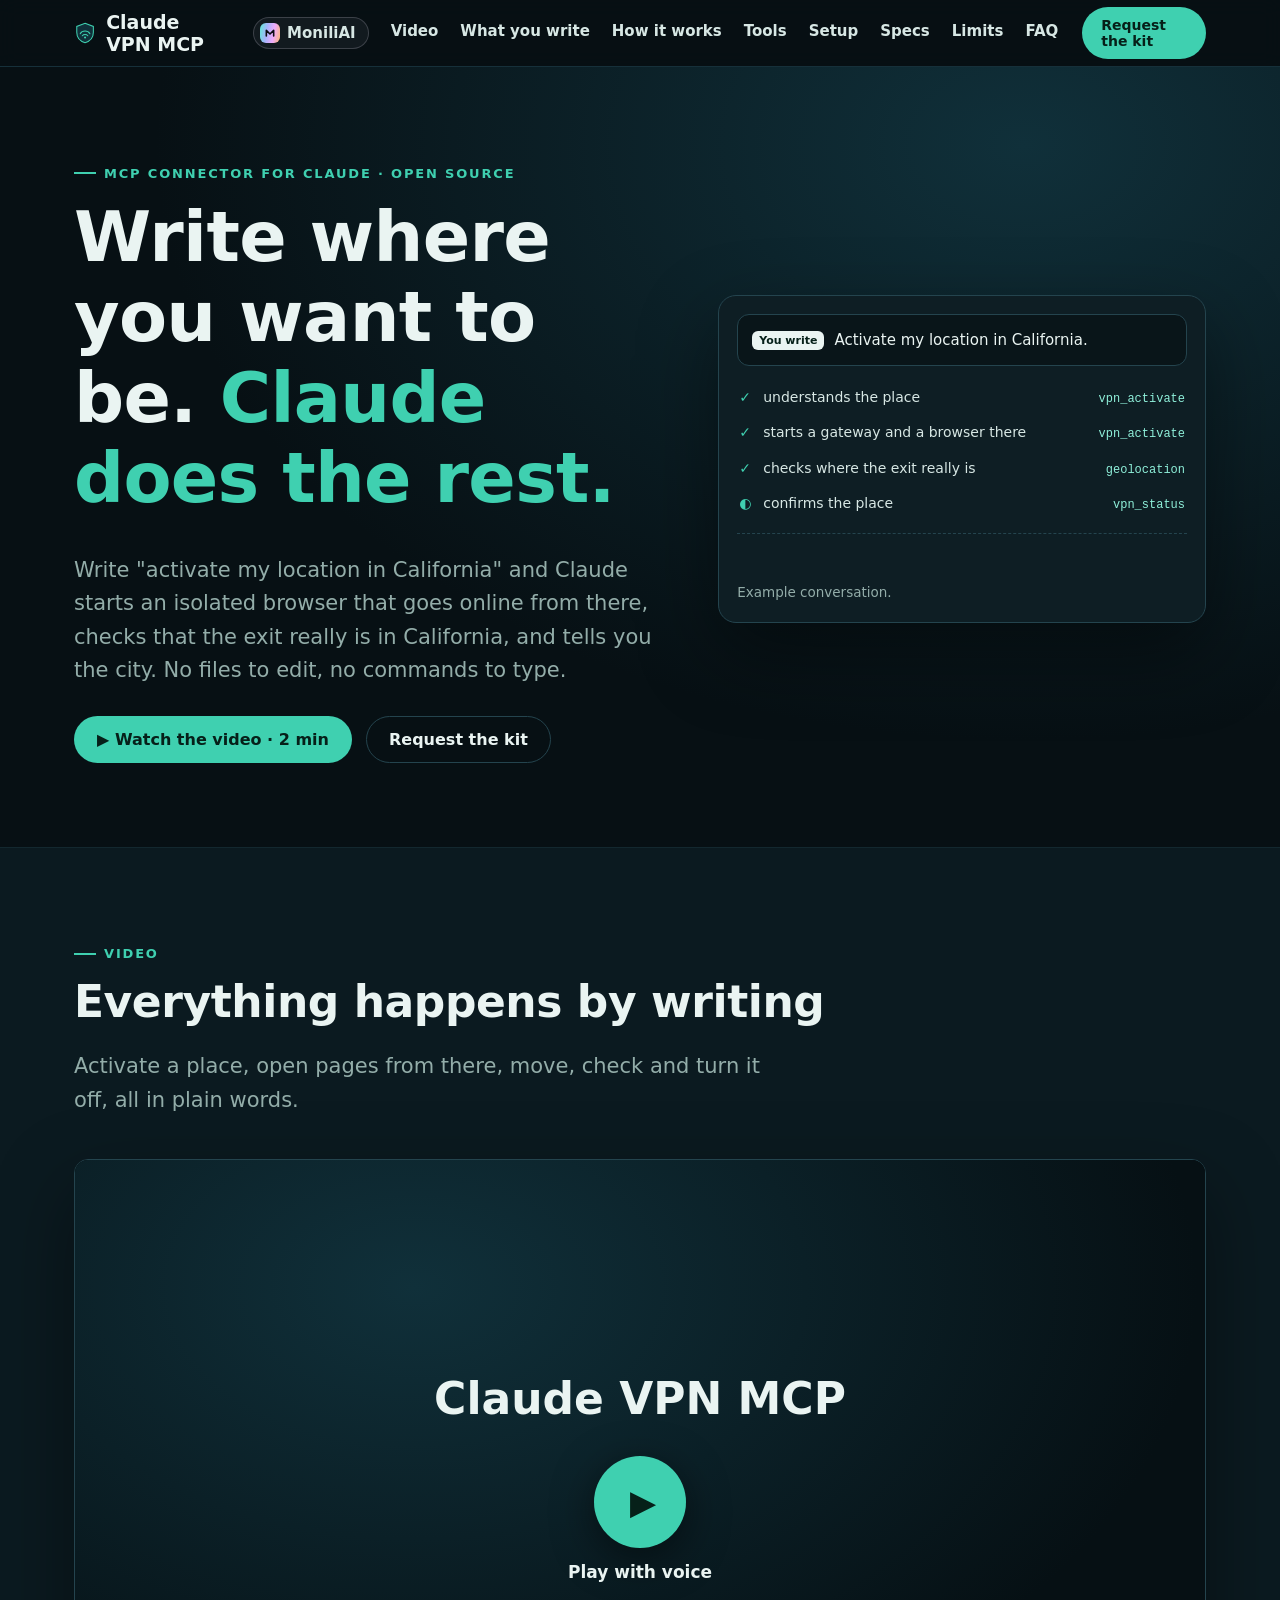
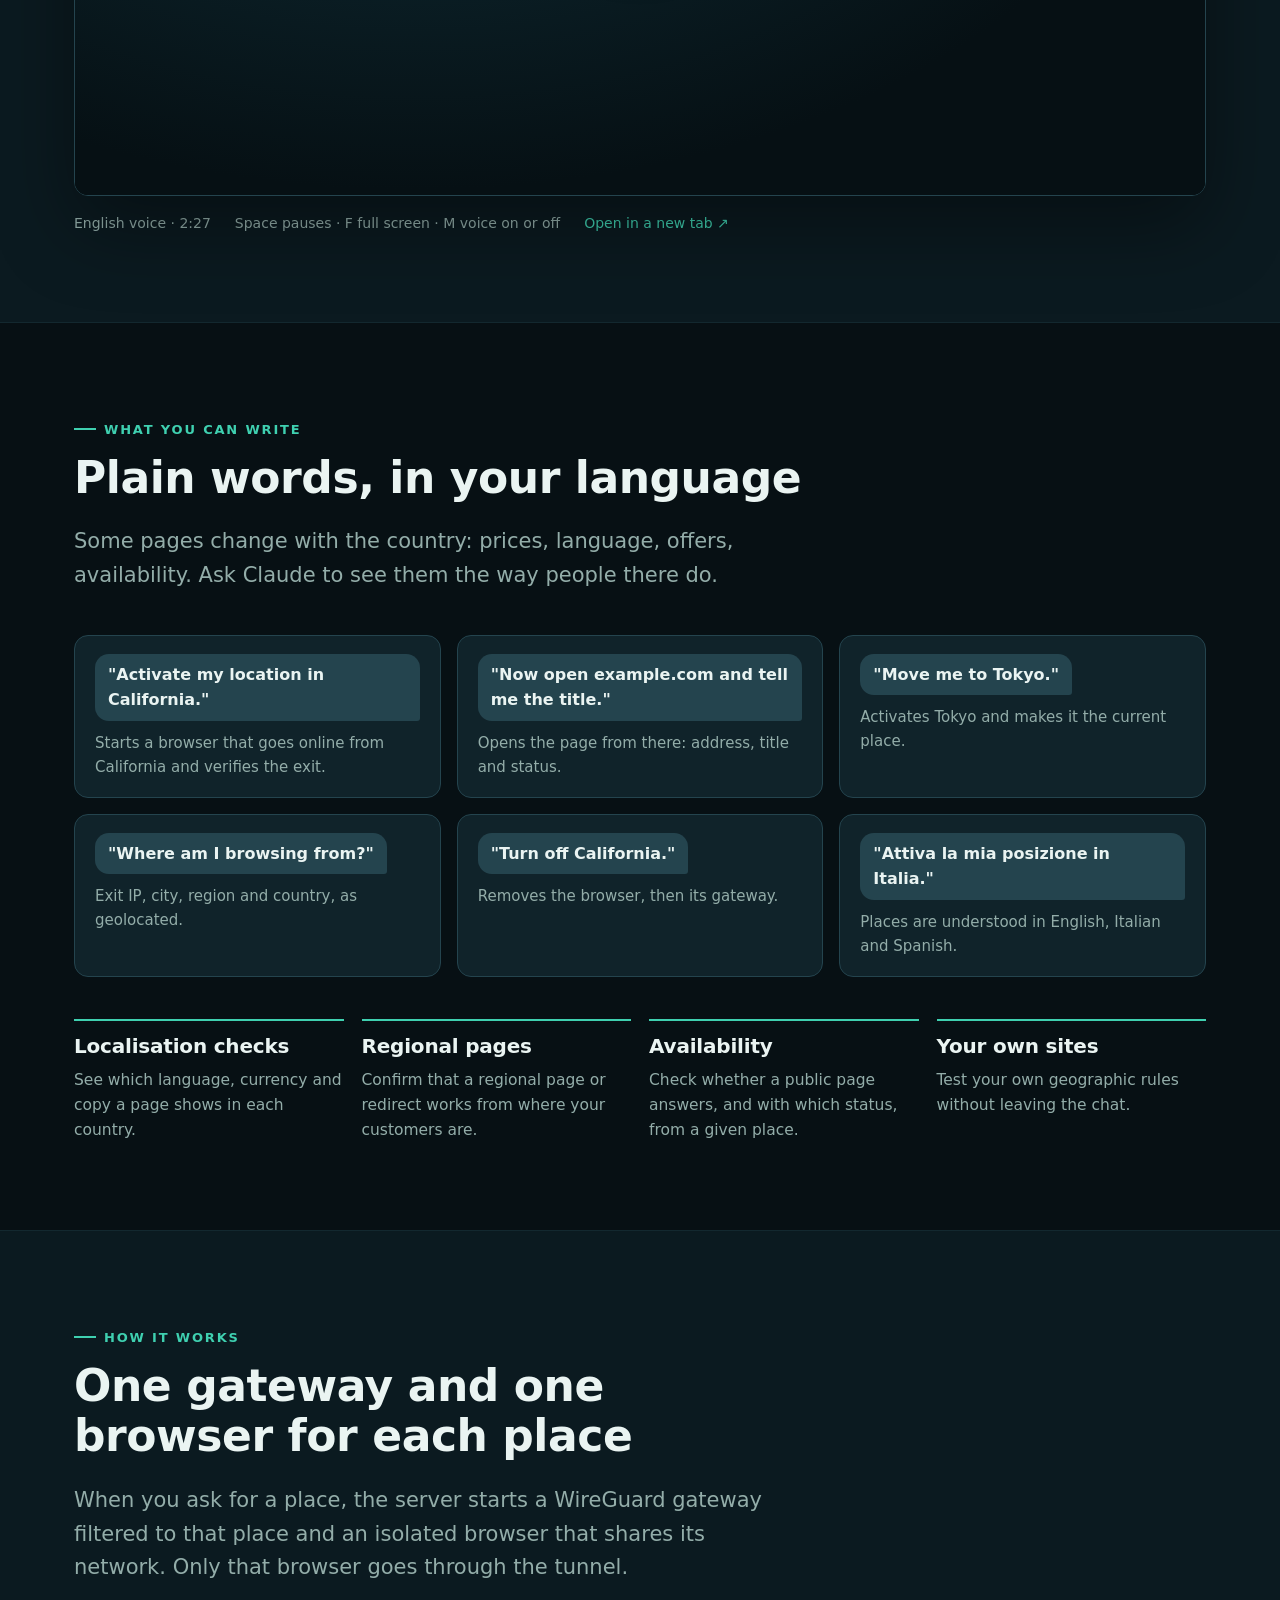
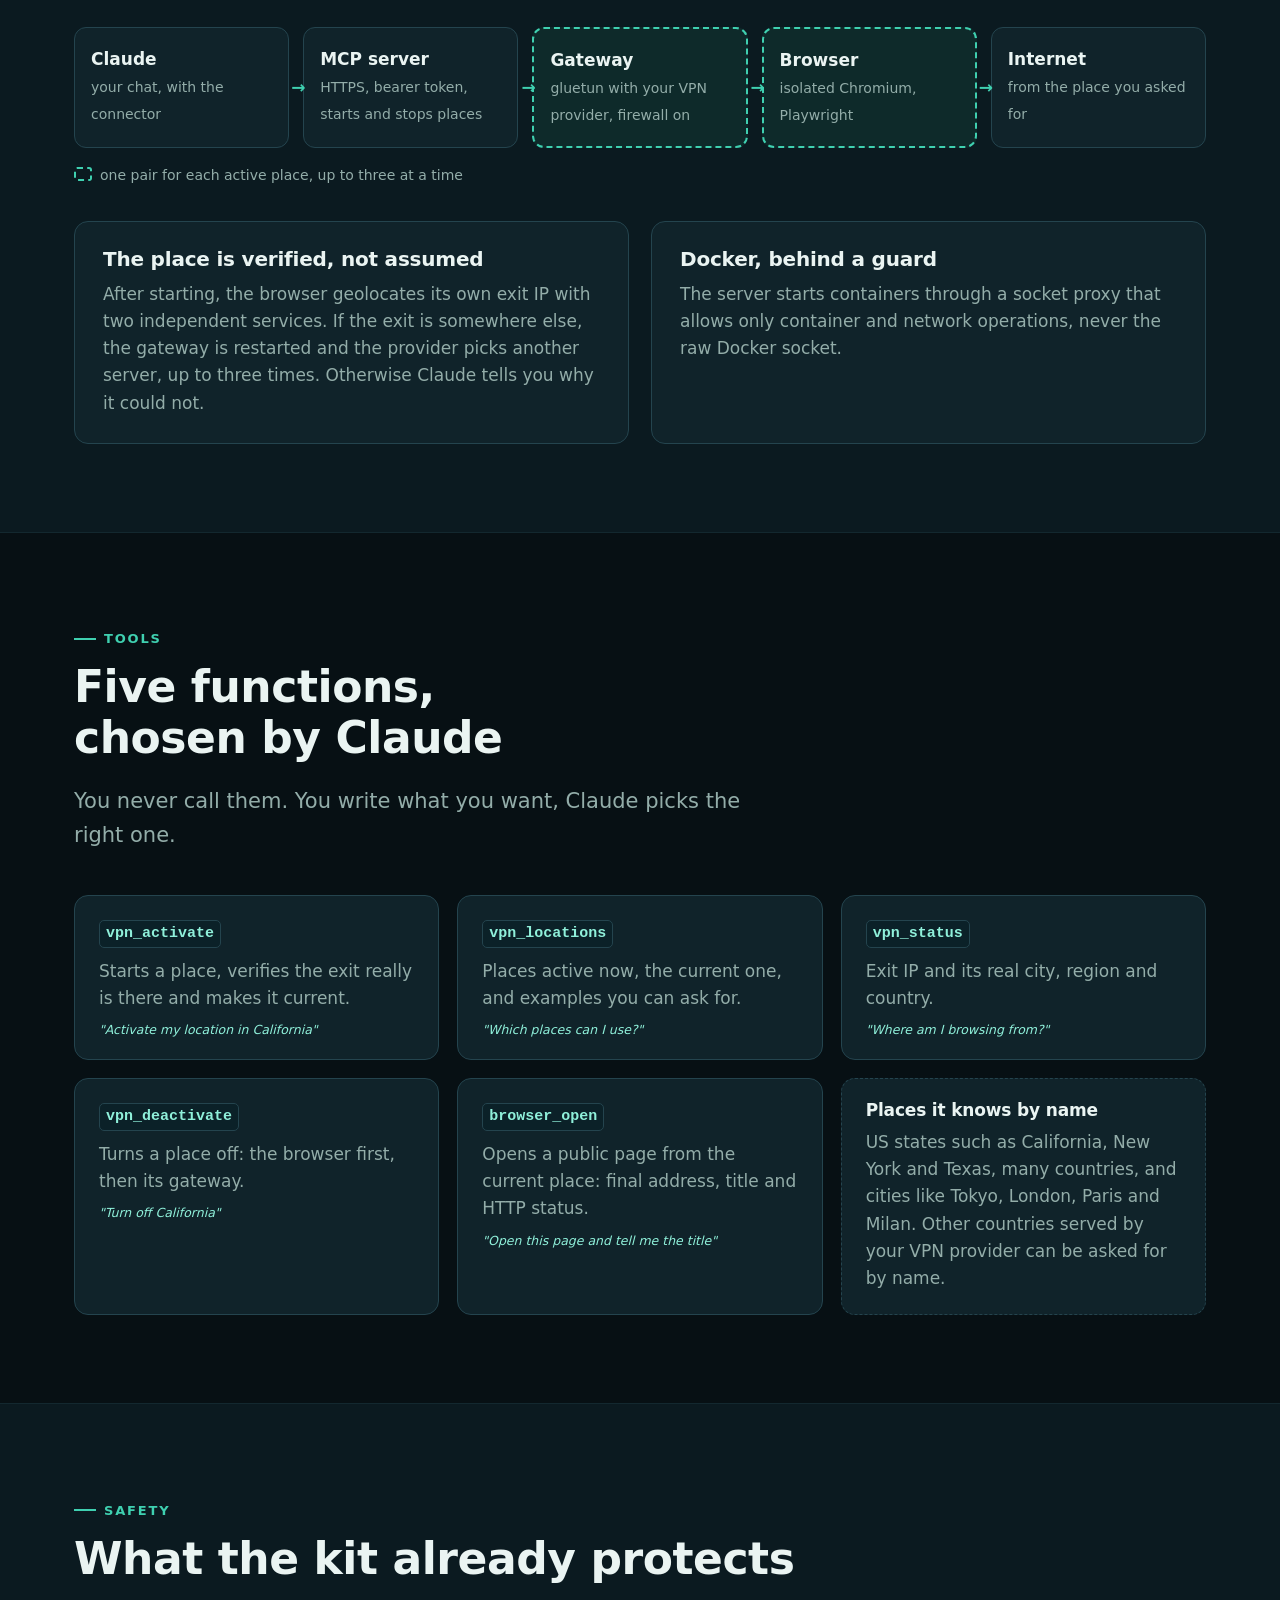
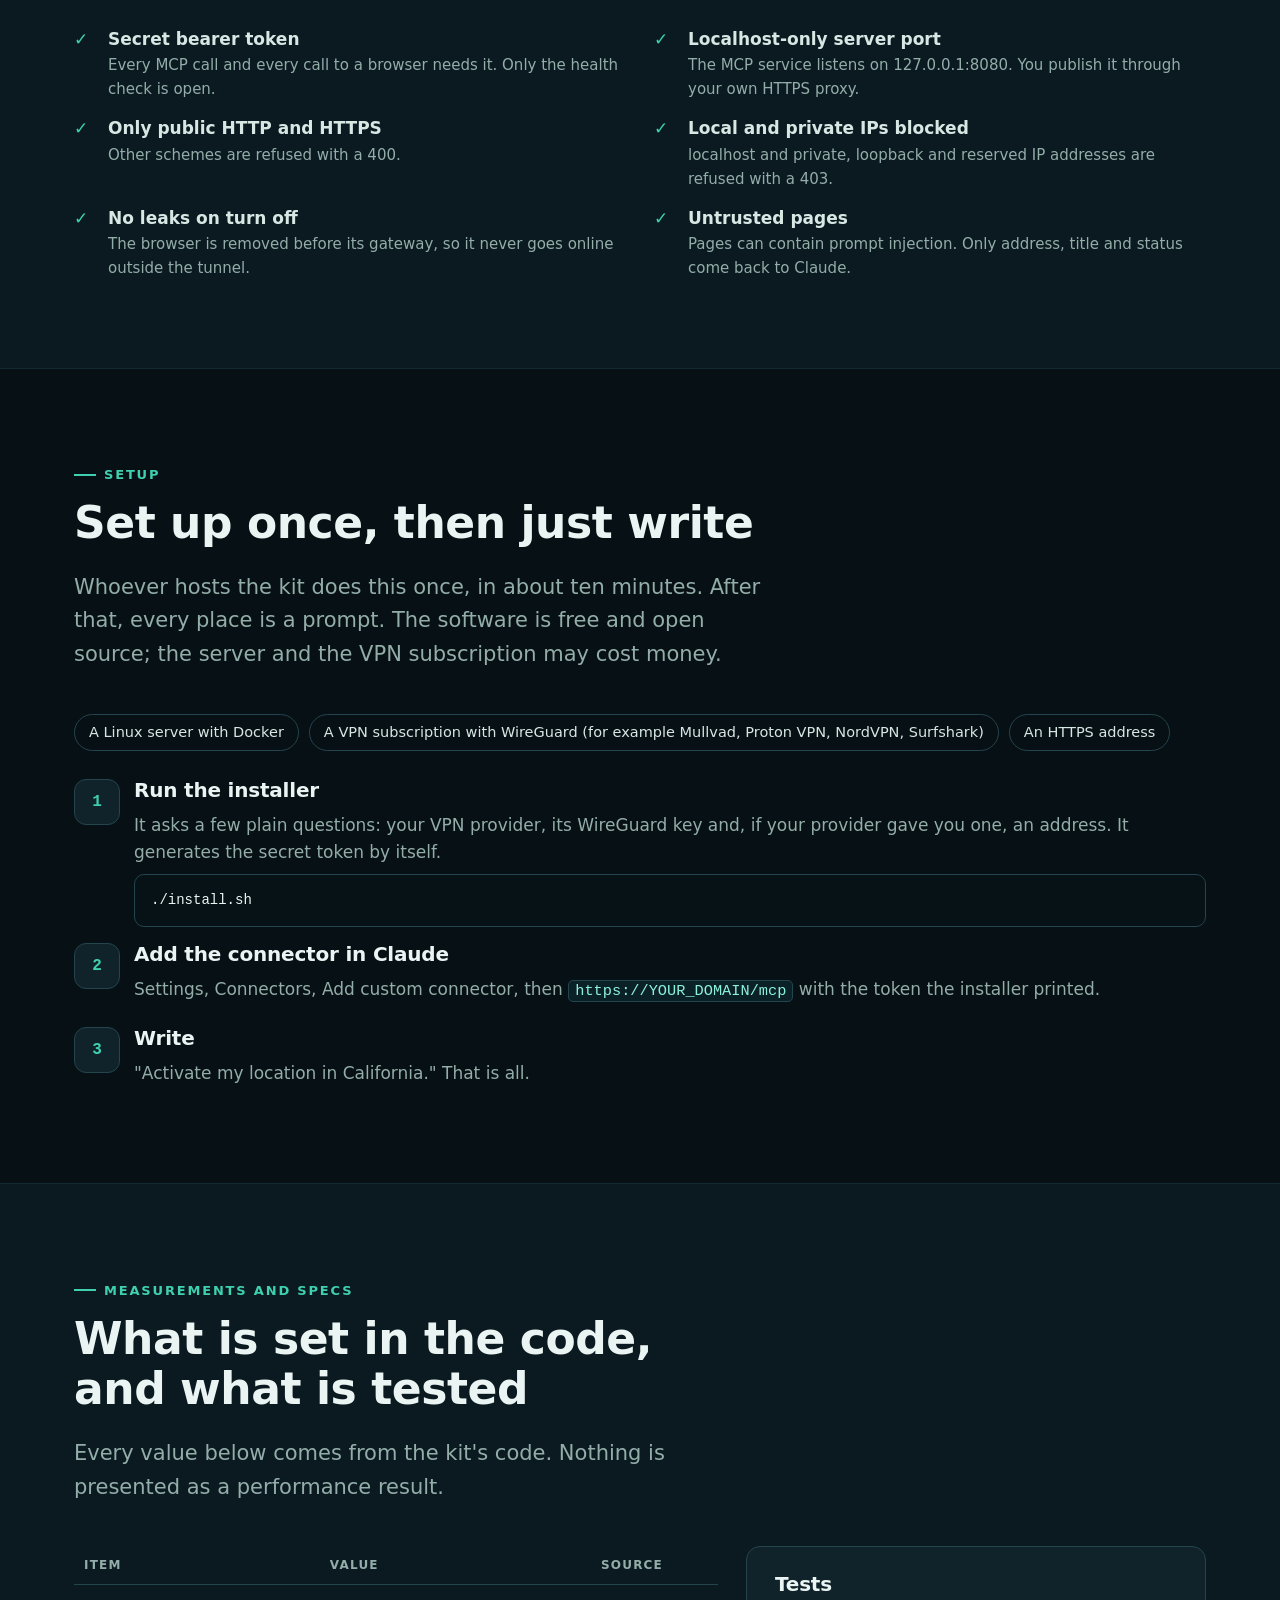
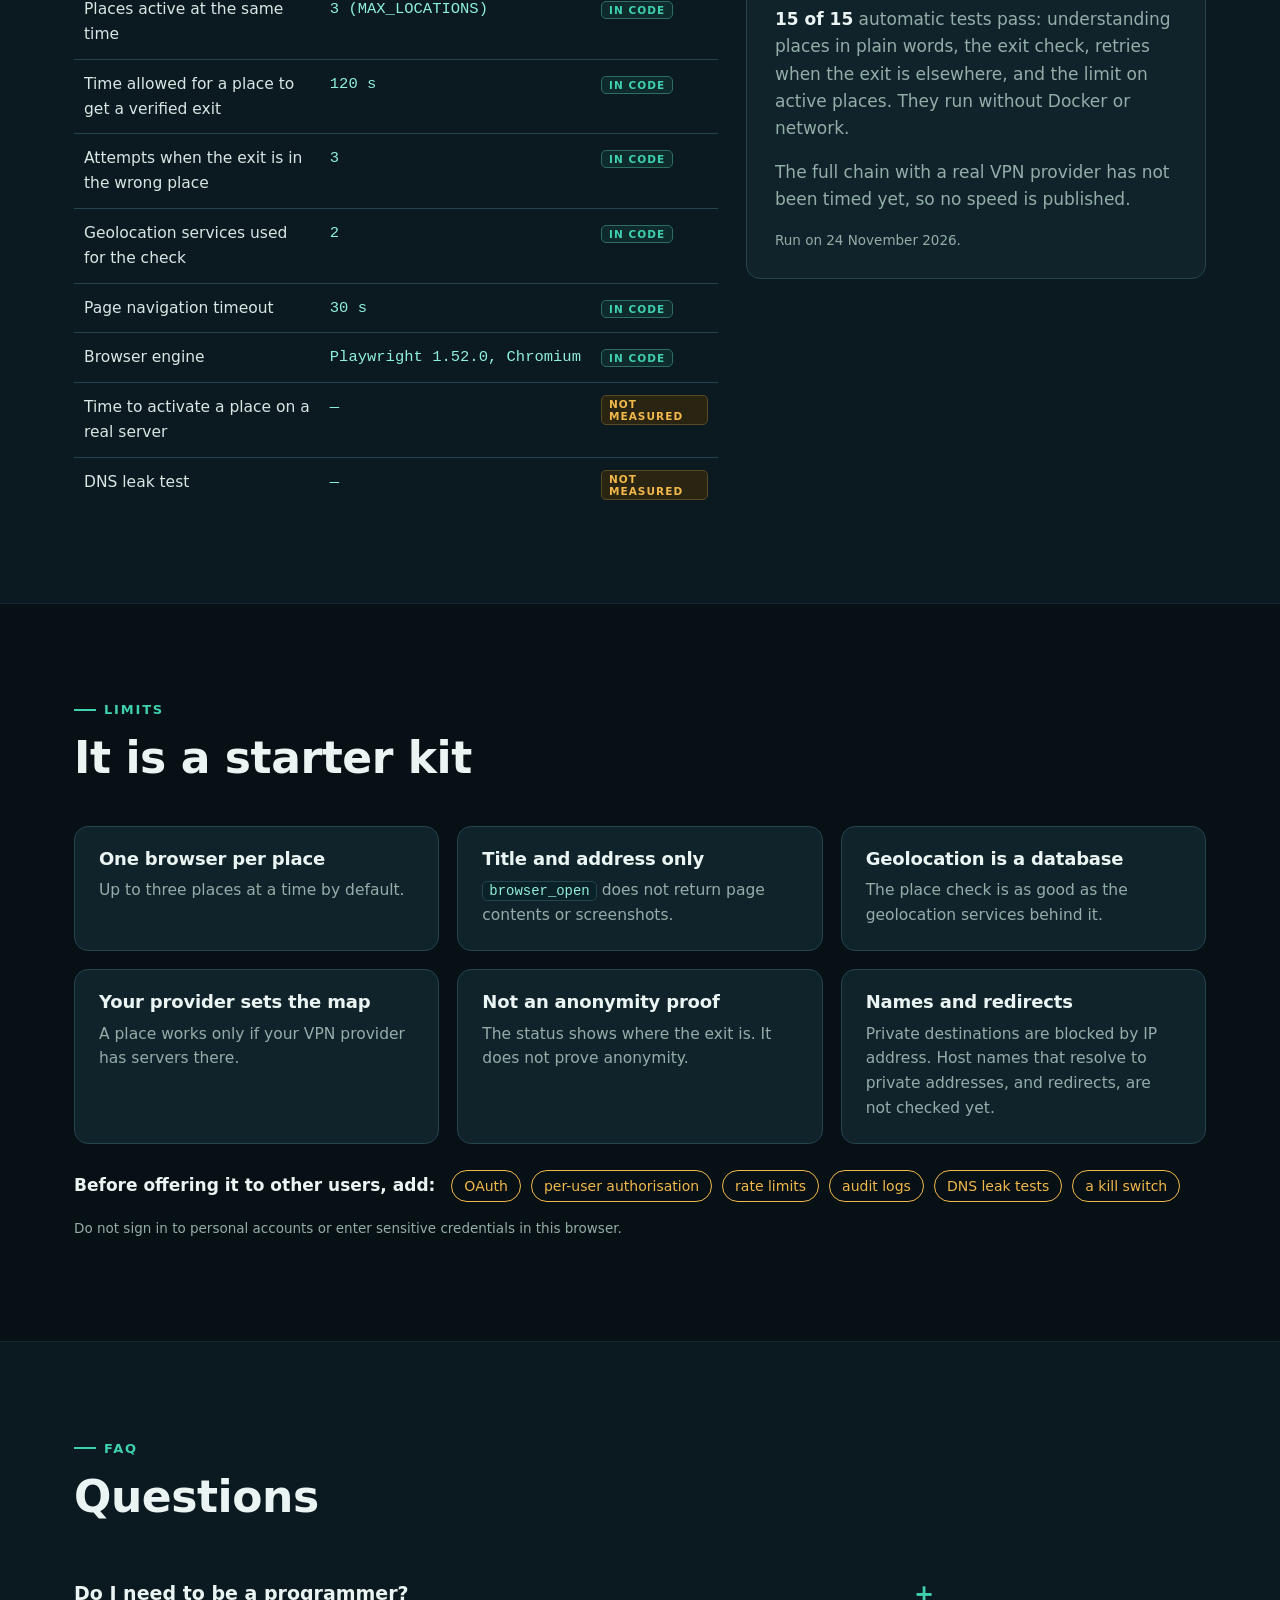
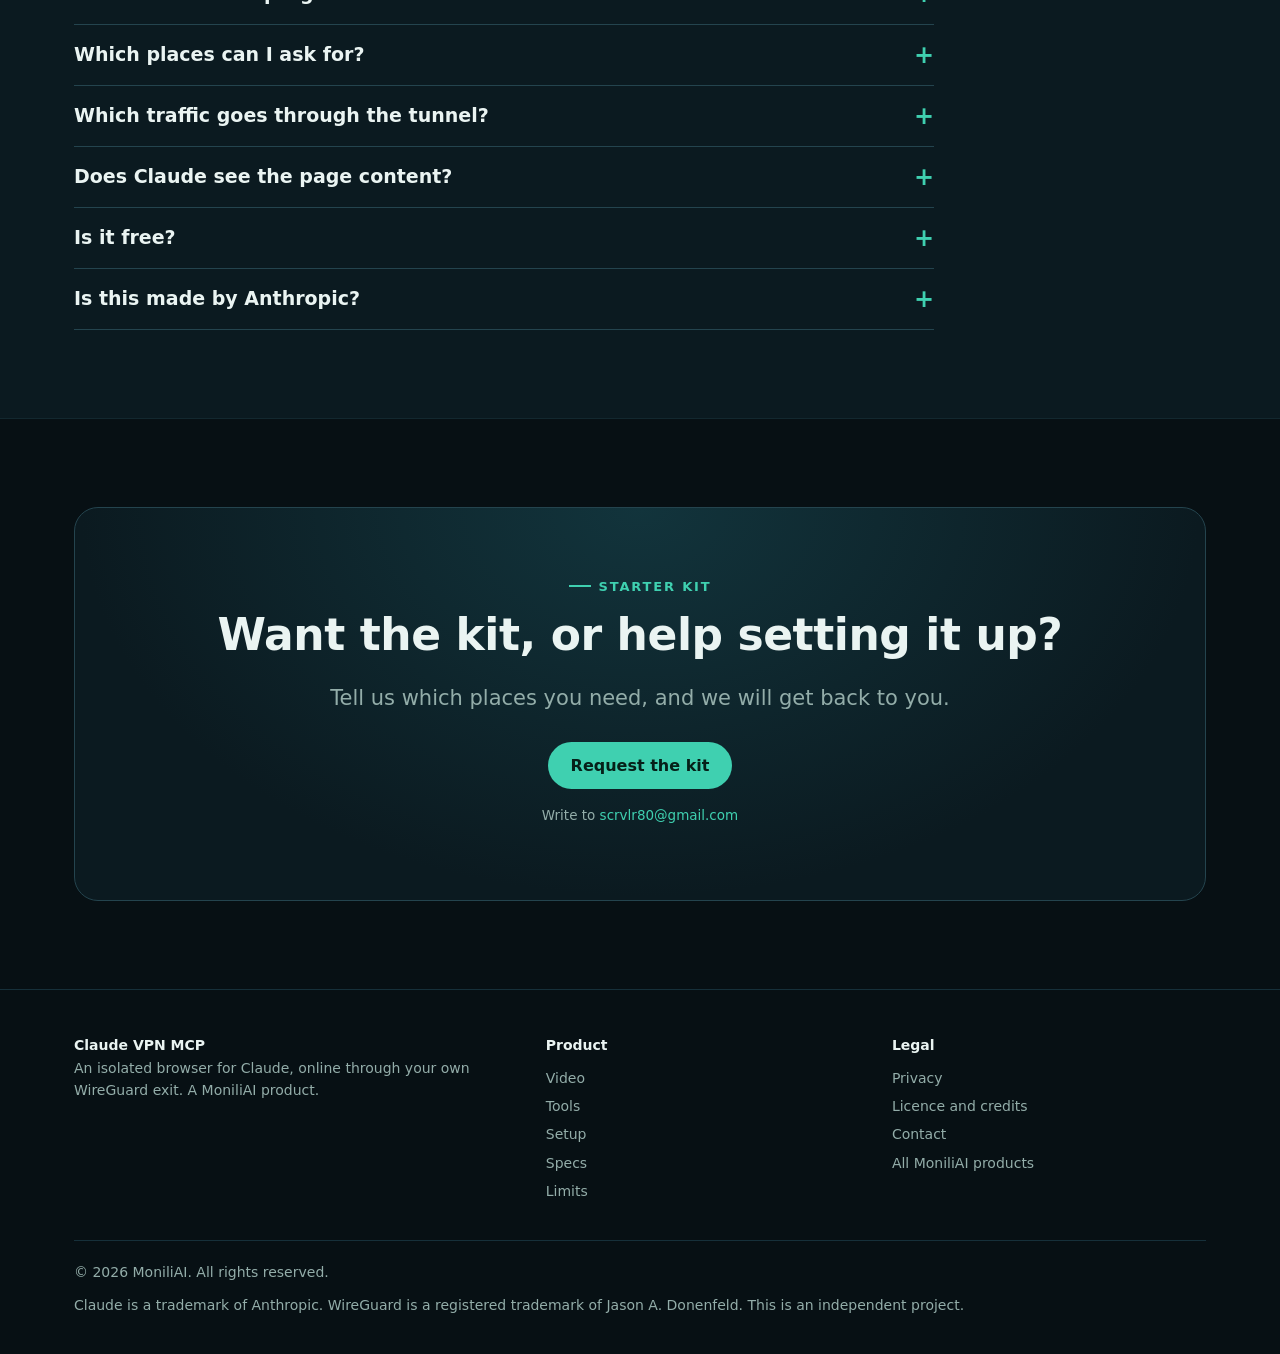
==== commit 55b30e06: "Videos start at once with a full-screen exit; MoniliAI home button in the menu; MoniliAI pearl theme" ====
--- a/index.html
+++ b/index.html
@@ -18,6 +18,10 @@
 <script type="application/ld+json">
 {"@context":"https://schema.org","@type":"SoftwareApplication","name":"Claude VPN MCP","applicationCategory":"DeveloperApplication","operatingSystem":"Linux (Docker Compose)","description":"Open-source MCP starter kit: Claude controls an isolated remote Chromium browser routed through a WireGuard gateway.","author":{"@type":"Organization","name":"MoniliAI","url":"https://monili-vlr.github.io/"}}
 </script>
+<style id="mai-home-css">.mai-home{display:inline-flex;align-items:center;gap:7px;padding:5px 12px 5px 6px;border-radius:999px;border:1px solid rgba(128,128,140,.38);background:rgba(128,128,140,.10);color:inherit;font:600 13.5px/1.2 system-ui,-apple-system,"Segoe UI",sans-serif;text-decoration:none;white-space:nowrap;transition:border-color .2s}
+.mai-home:hover{border-color:#A5B4FC;text-decoration:none}
+.mai-home i{width:20px;height:20px;border-radius:6px;display:grid;place-items:center;background:linear-gradient(100deg,#5EEAD4,#A5B4FC 34%,#F0ABFC 66%,#FDBA74);flex:none}
+.mai-home i svg{width:12px;height:12px}</style>
 </head>
 <body>
 <a class="skip" href="#main">Skip to content</a>
@@ -26,6 +30,7 @@
     <a class="logo" href="#top" aria-label="Claude VPN MCP, home"><svg viewBox="0 0 64 64" aria-hidden="true"><path d="M32 4 56 13v17c0 15-10 26-24 30C18 56 8 45 8 30V13z" fill="#10303A" stroke="#3FD0B0" stroke-width="3"/><path d="M18 34c6-10 22-10 28 0M24 40c4-5 12-5 16 0" fill="none" stroke="#3FD0B0" stroke-width="3" stroke-linecap="round"/><circle cx="32" cy="45" r="3" fill="#3FD0B0"/></svg>Claude VPN MCP</a>
     <button class="menu" aria-expanded="false" aria-controls="navlinks">Menu</button>
     <ul id="navlinks">
+      <li><a class="mai-home" href="https://monili-vlr.github.io/" title="All MoniliAI products"><i aria-hidden="true"><svg viewBox="0 0 18 18"><path d="M3.5 13.5V5l5.5 5.5L14.5 5v8.5" fill="none" stroke="#0B0C11" stroke-width="2.4" stroke-linecap="round" stroke-linejoin="round"/></svg></i>MoniliAI</a></li>
       <li><a href="#video">Video</a></li>
       <li><a href="#what">What you write</a></li>
       <li><a href="#how">How it works</a></li>
@@ -230,12 +235,14 @@
   const menu = document.querySelector('.menu'), links = document.getElementById('navlinks');
   menu.addEventListener('click', () => { const o = links.classList.toggle('open'); menu.setAttribute('aria-expanded', o); });
   links.addEventListener('click', e => { if (e.target.tagName === 'A') { links.classList.remove('open'); menu.setAttribute('aria-expanded', false); } });
-  document.getElementById('poster').addEventListener('click', () => {
-    const f = document.createElement('iframe');
-    f.src = 'video/claude-vpn-mcp-video.html?autoplay=1'; f.title = 'Claude VPN MCP video'; f.allow = 'autoplay; fullscreen'; f.allowFullScreen = true;
-    document.getElementById('player').replaceChildren(f);
-    f.addEventListener('load', () => { try { f.contentWindow.focus(); } catch (e) { /* cross-origin */ } });
-  });
+(() => { // video: the player loads in the background, the click starts it at once with the voice
+  const box = document.getElementById('player'), poster = document.getElementById('poster');
+  const f = document.createElement('iframe');
+  f.src = 'video/claude-vpn-mcp-video.html?autoplay=0'; f.title = 'Claude VPN MCP video'; f.allow = 'autoplay; fullscreen'; f.allowFullscreen = true; f.loading = 'lazy';
+  box.prepend(f); poster.style.zIndex = 2;
+  const go = () => { try { f.contentWindow.__gm.start(); f.contentWindow.focus(); } catch (e) { /* not ready yet */ } };
+  poster.addEventListener('click', () => { poster.remove(); if (f.contentWindow && f.contentWindow.__gm) go(); else f.addEventListener('load', go, { once: true }); });
+})();
   // hero: replay the example calls, one by one (static and complete without motion)
   if (!matchMedia('(prefers-reduced-motion: reduce)').matches) {
     const li = [...document.querySelectorAll('#calls li')], out = document.getElementById('out'), full = out.textContent;
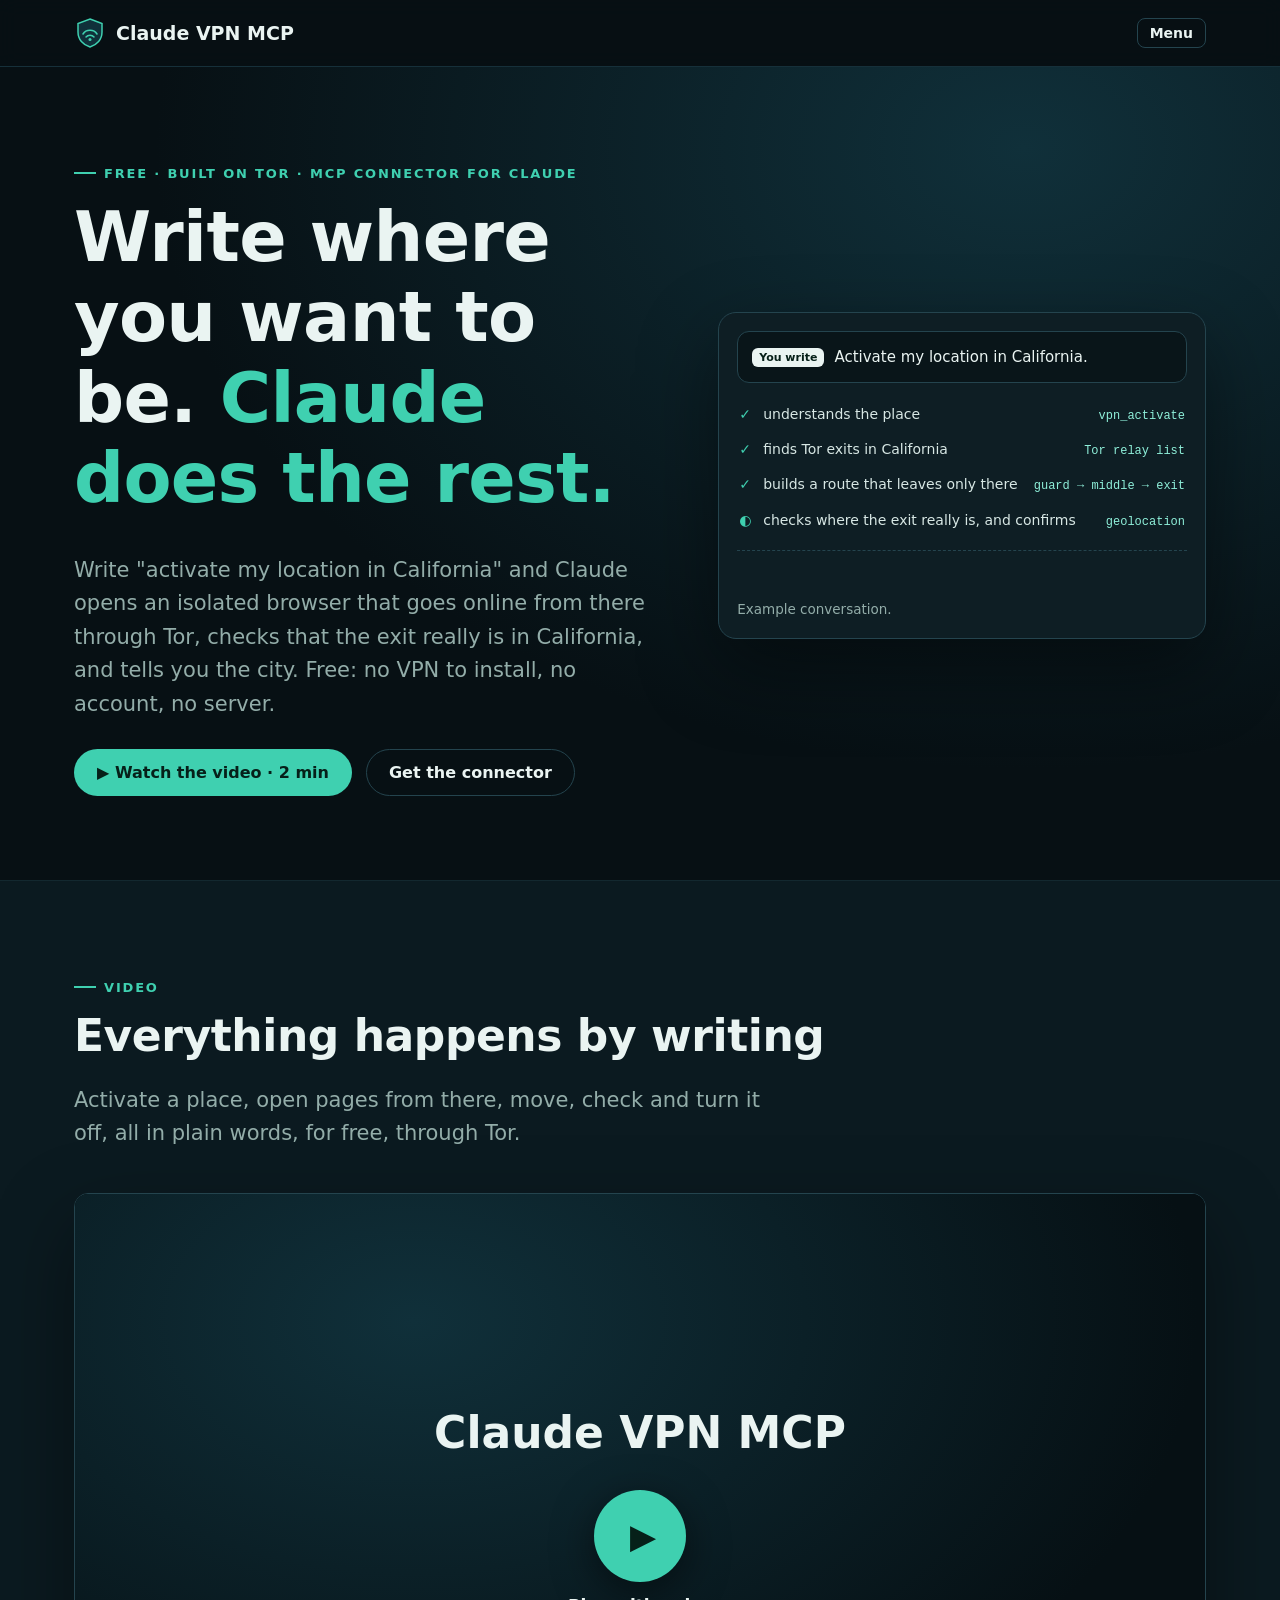
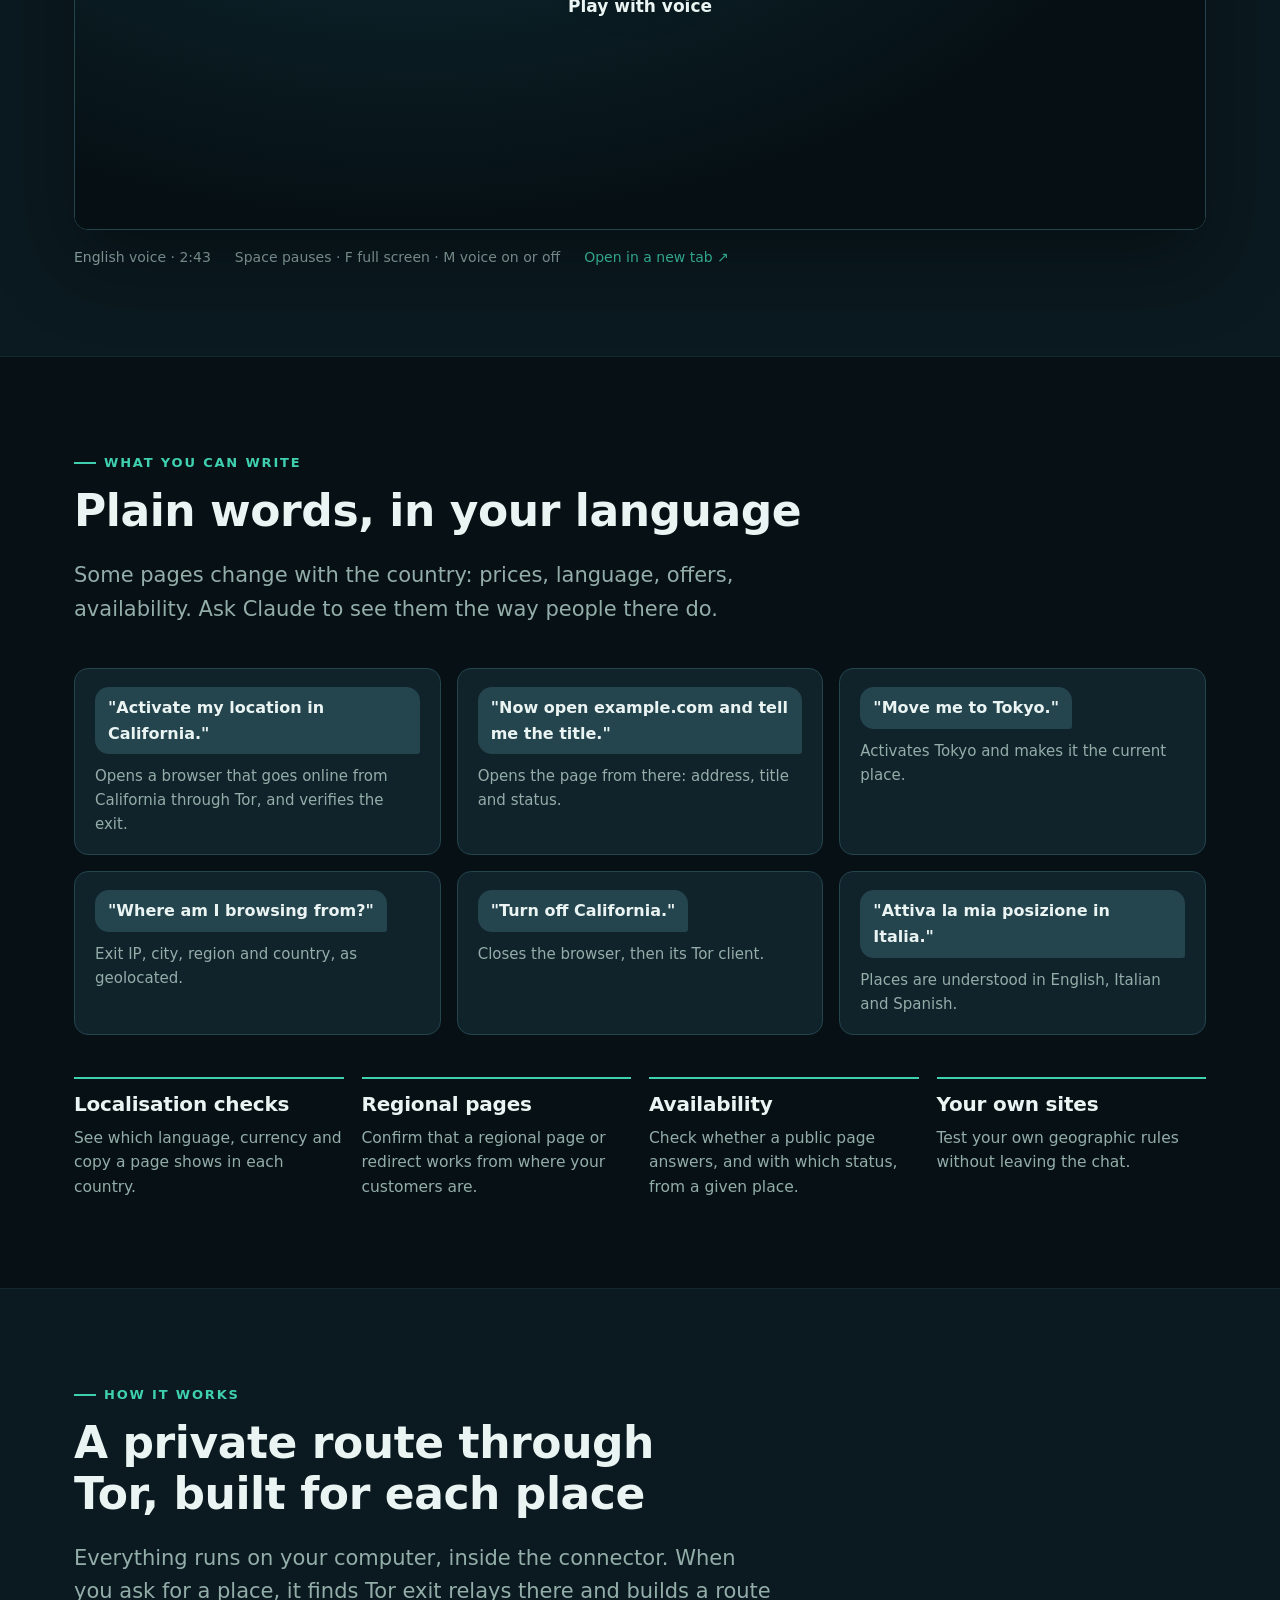
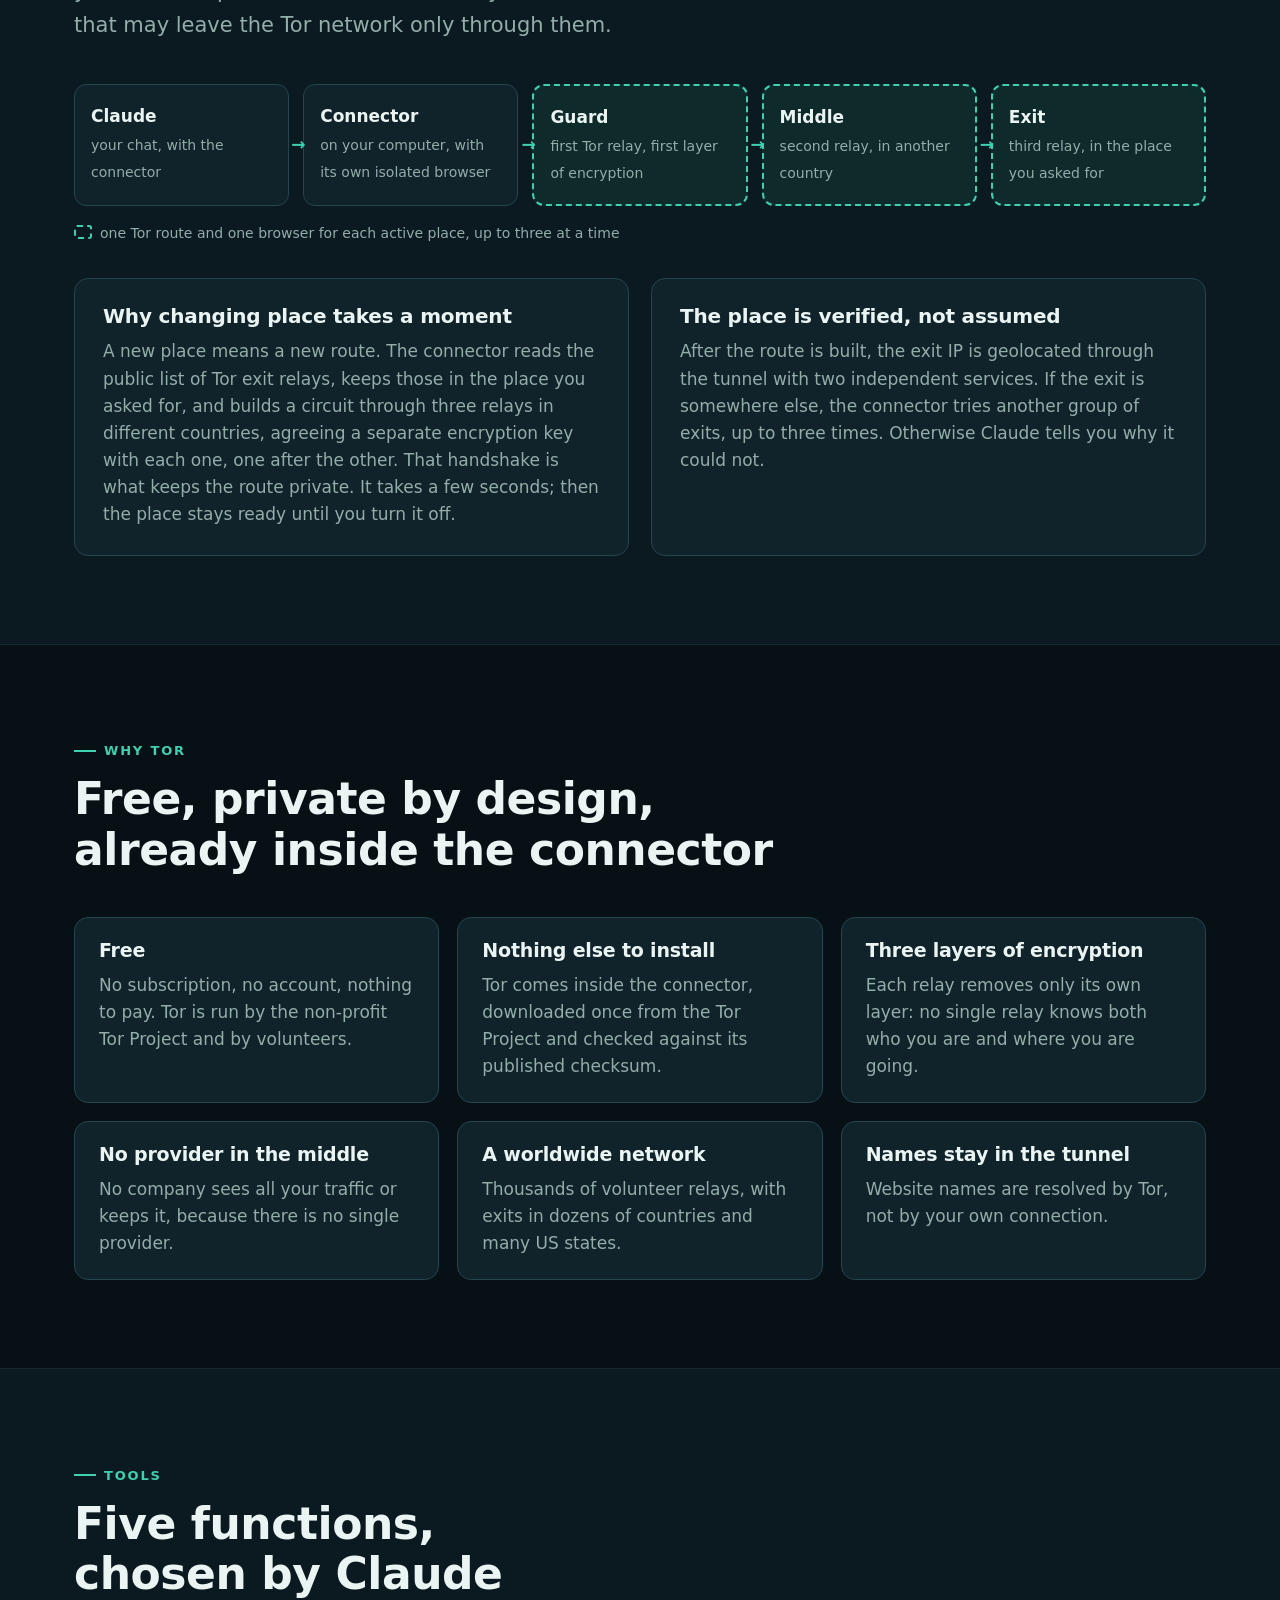
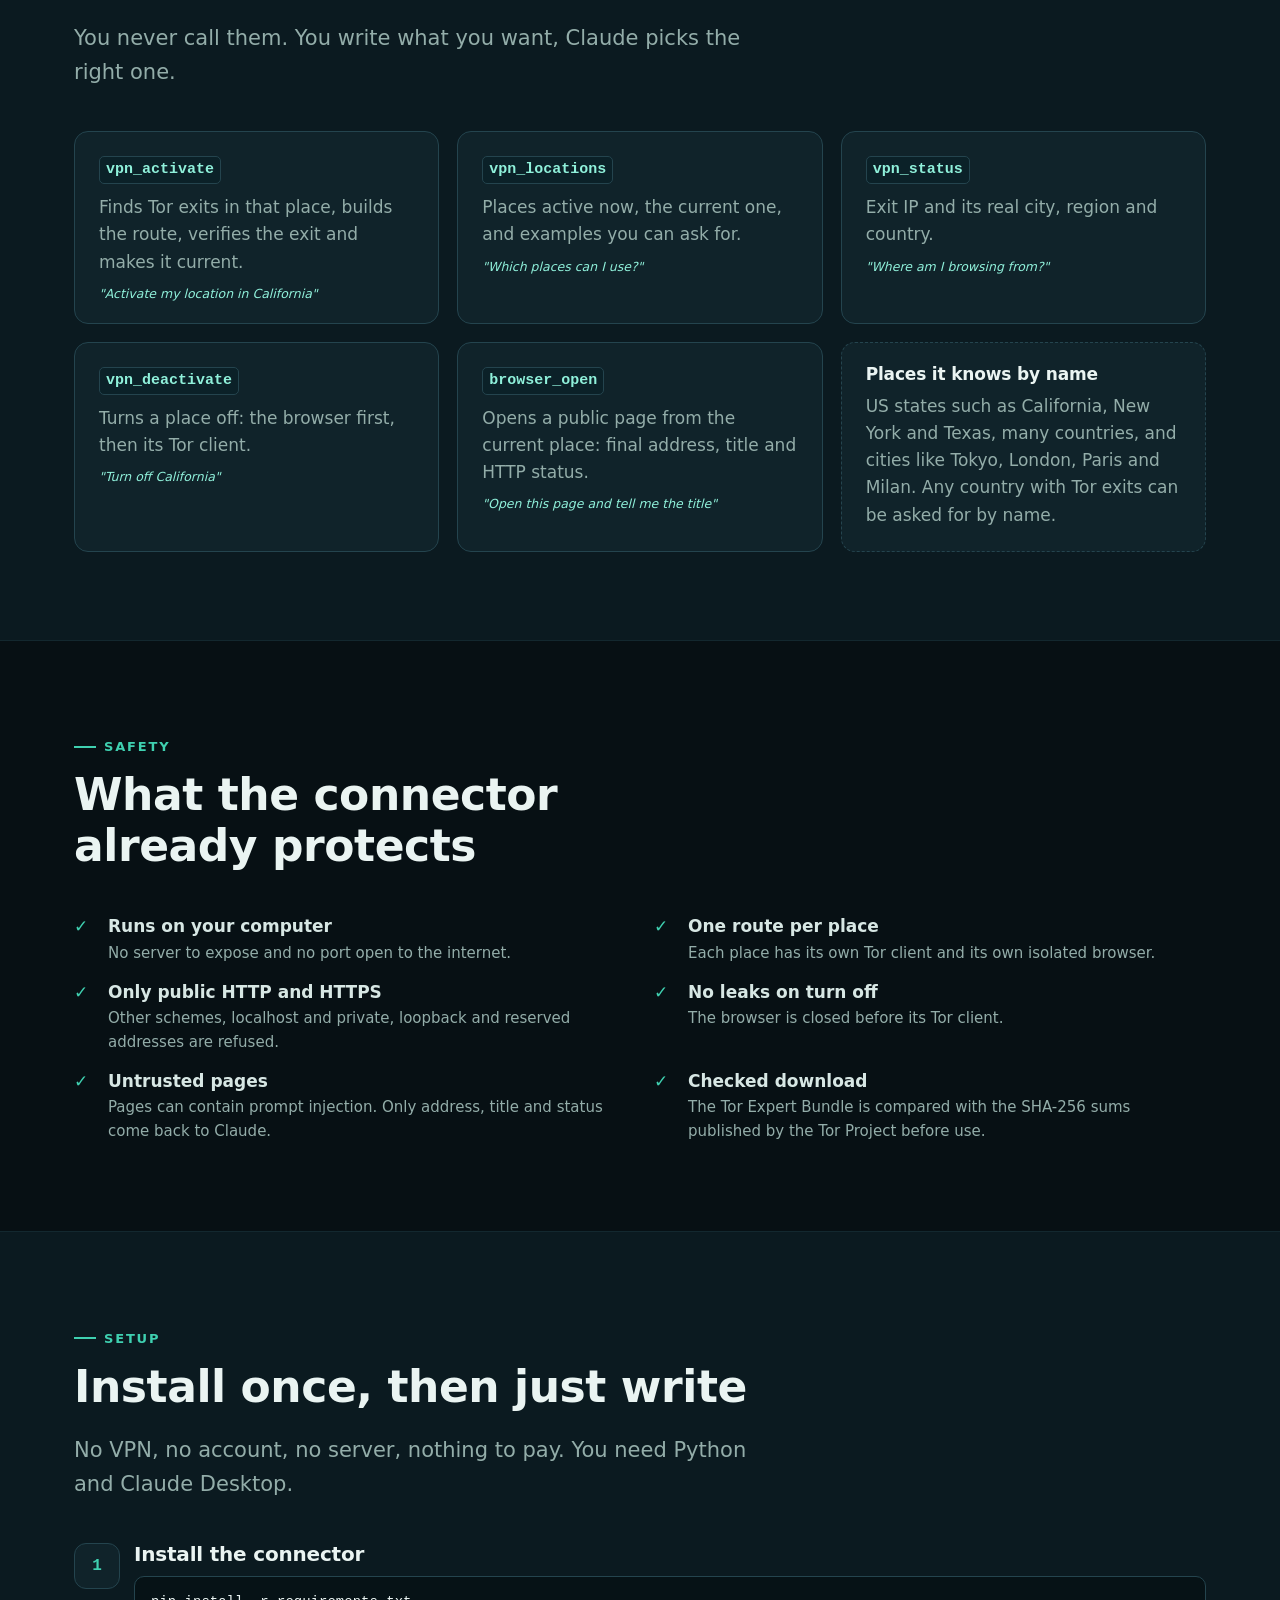
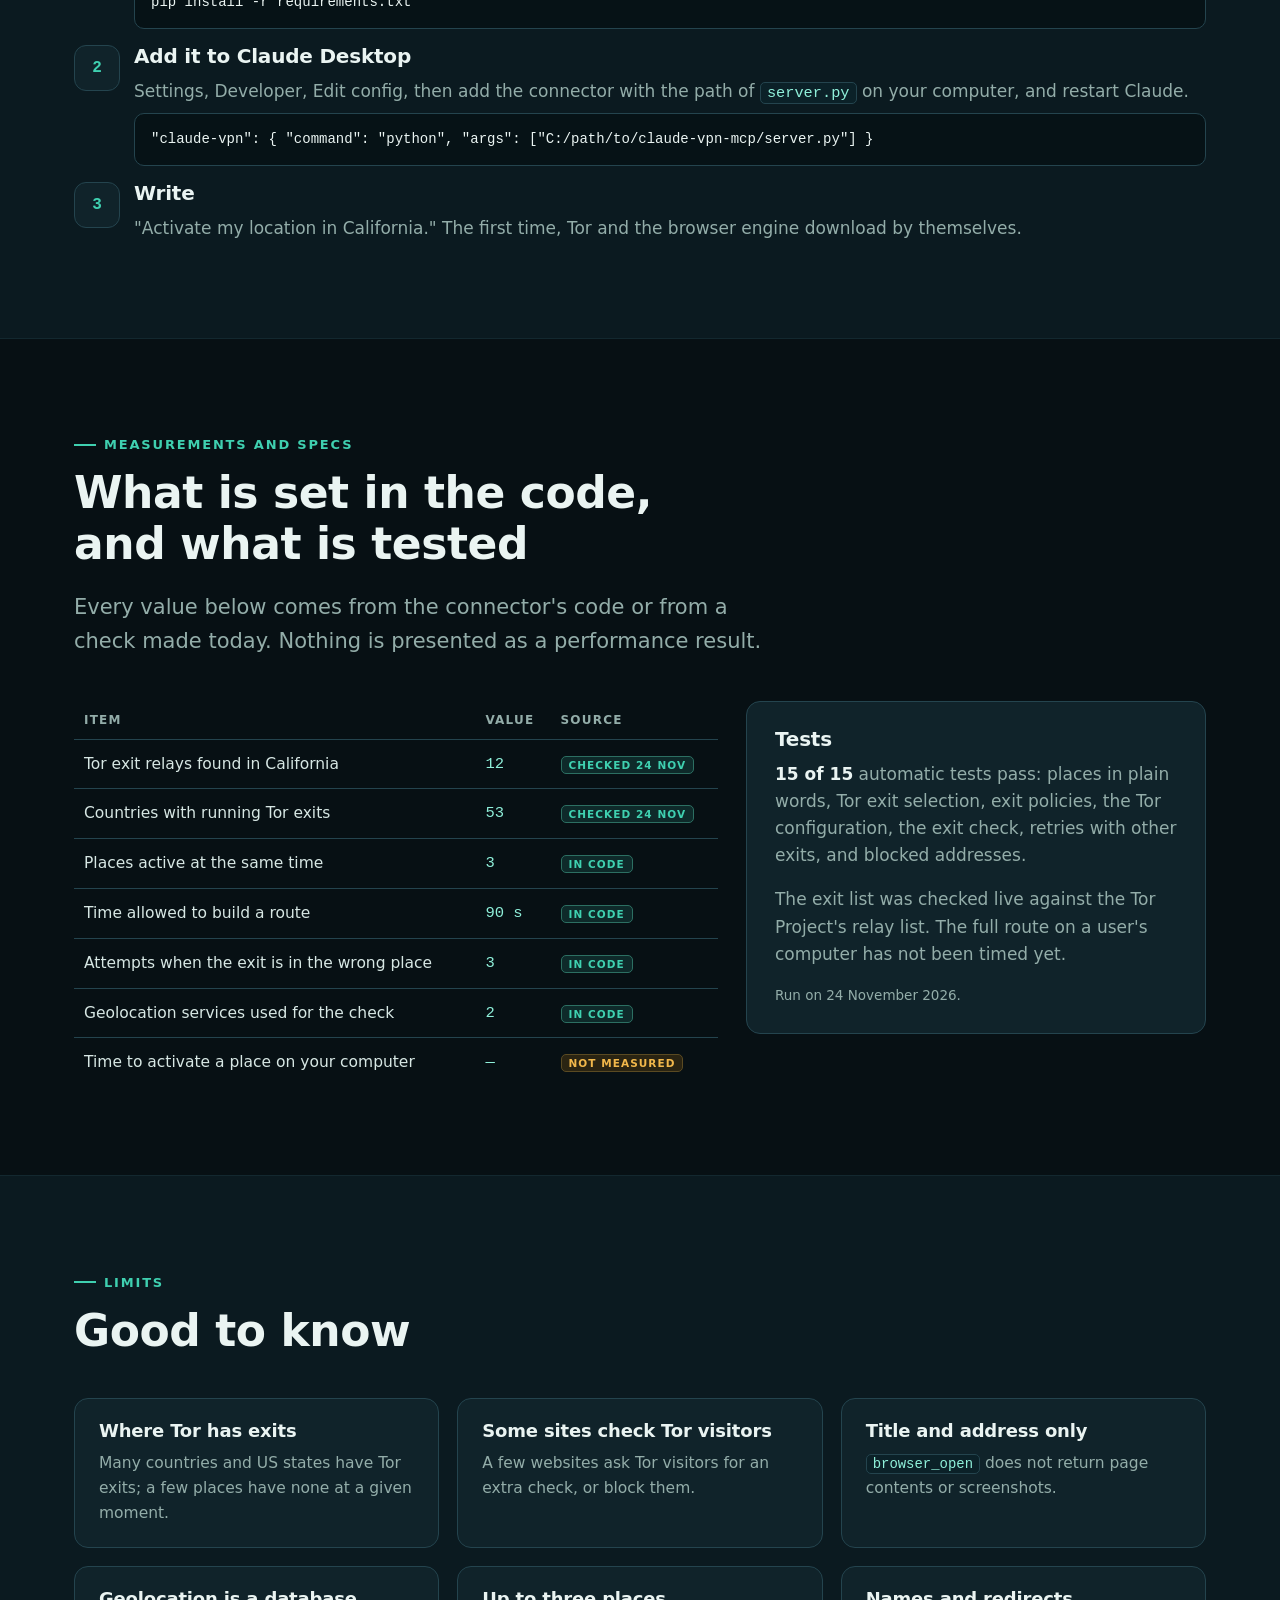
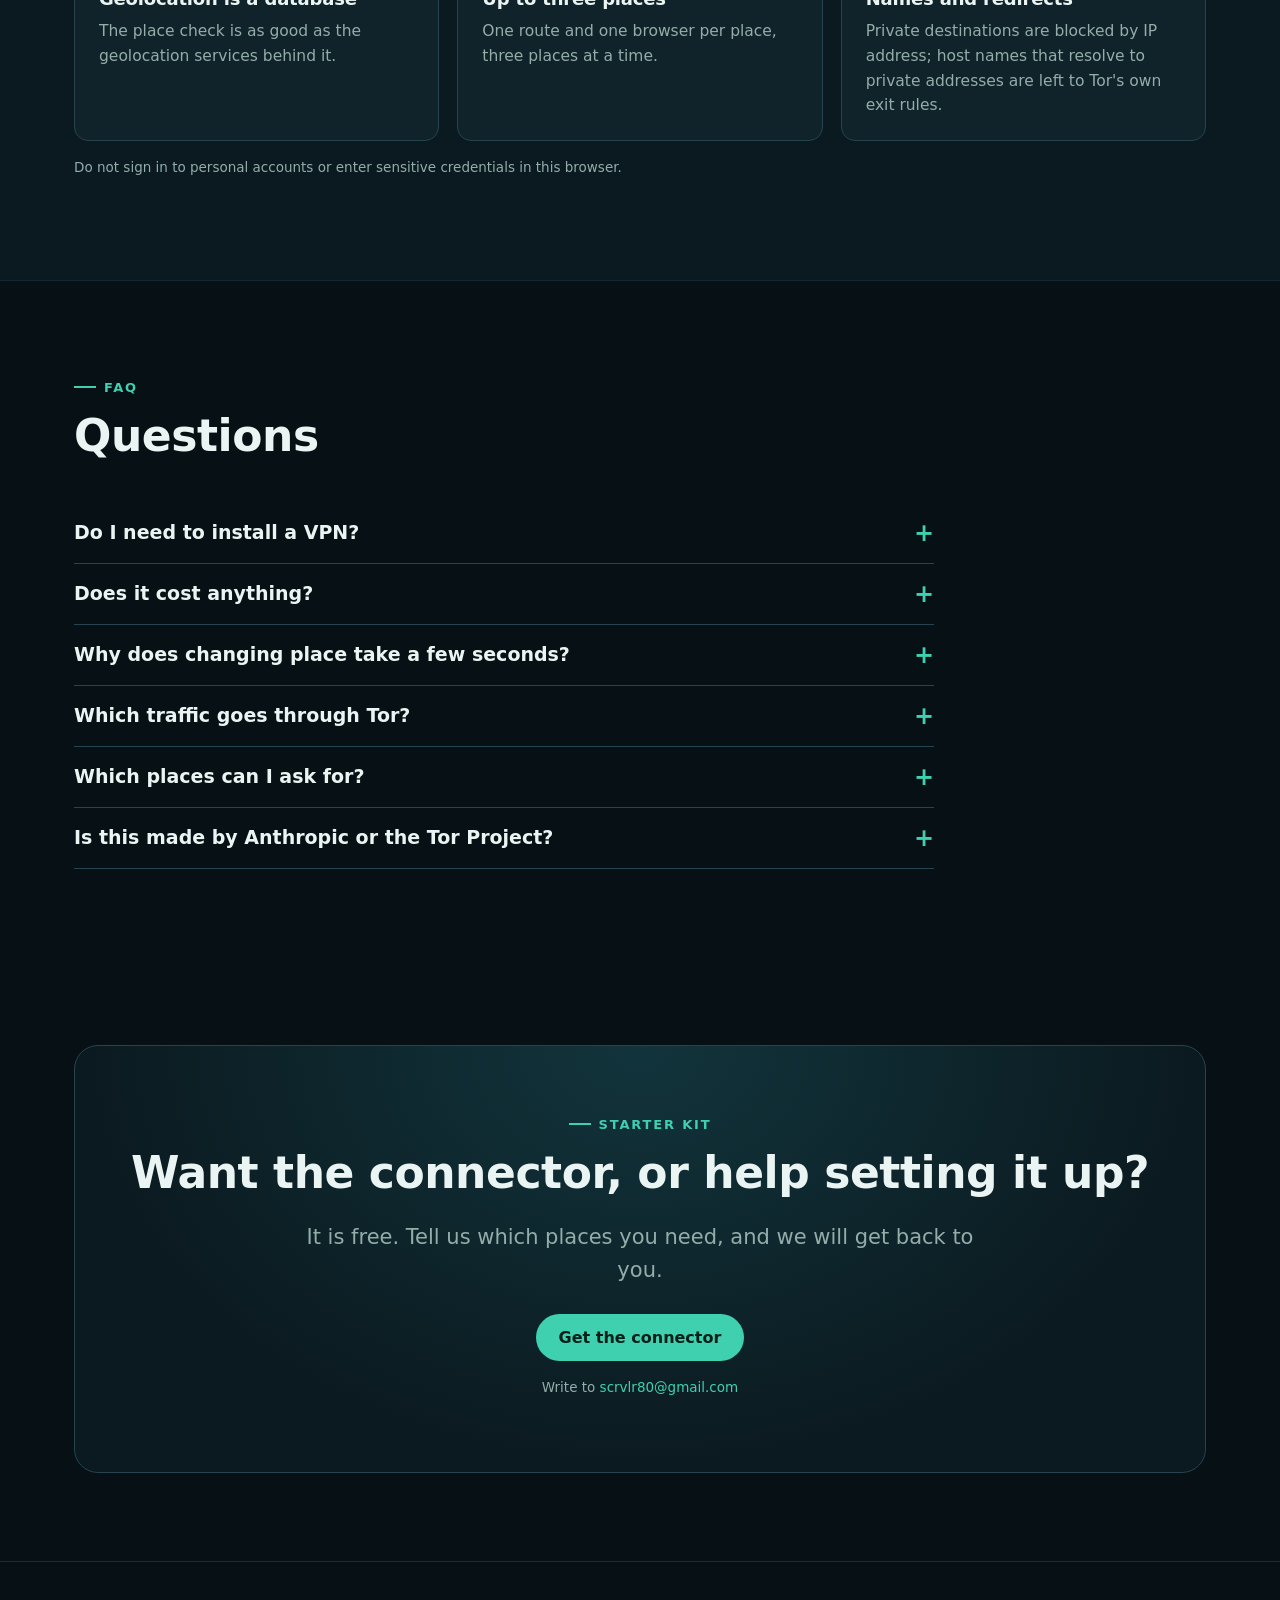
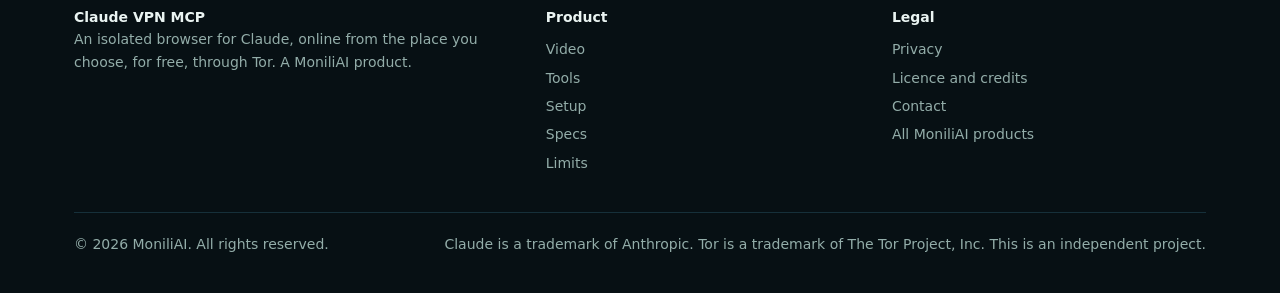
==== commit f120034b: "Free, through Tor: new video, voice and site Co-Authored-By: Claude Opus 5.5 <noreply@anthropic.com>" ====
--- a/index.html
+++ b/index.html
@@ -4,19 +4,19 @@
 <meta charset="utf-8">
 <meta name="viewport" content="width=device-width, initial-scale=1, viewport-fit=cover">
 <title>Claude VPN MCP · Write where you want to be, Claude does the rest</title>
-<meta name="description" content="Write to Claude: activate my location in California. Claude VPN MCP starts an isolated browser that goes online from there and verifies the exit. Open-source MCP connector.">
+<meta name="description" content="Write to Claude: activate my location in California. Claude VPN MCP opens an isolated browser that goes online from there through Tor and verifies the exit. Free: no VPN, no account, no server.">
 <meta name="theme-color" content="#071014">
 <link rel="icon" href="favicon.svg" type="image/svg+xml">
 <link rel="canonical" href="https://monili-vlr.github.io/claude-vpn-mcp/">
 <meta property="og:type" content="website">
 <meta property="og:title" content="Claude VPN MCP · Write where you want to be">
-<meta property="og:description" content="Open-source MCP starter kit: an isolated remote browser for Claude, online through your own WireGuard exit.">
+<meta property="og:description" content="Free, through Tor: an isolated browser for Claude, online from the place you choose.">
 <meta property="og:image" content="https://monili-vlr.github.io/claude-vpn-mcp/og.jpg">
 <meta property="og:url" content="https://monili-vlr.github.io/claude-vpn-mcp/">
 <meta name="twitter:card" content="summary_large_image">
 <link rel="stylesheet" href="styles.css">
 <script type="application/ld+json">
-{"@context":"https://schema.org","@type":"SoftwareApplication","name":"Claude VPN MCP","applicationCategory":"DeveloperApplication","operatingSystem":"Linux (Docker Compose)","description":"Open-source MCP starter kit: Claude controls an isolated remote Chromium browser routed through a WireGuard gateway.","author":{"@type":"Organization","name":"MoniliAI","url":"https://monili-vlr.github.io/"}}
+{"@context":"https://schema.org","@type":"SoftwareApplication","name":"Claude VPN MCP","applicationCategory":"DeveloperApplication","operatingSystem":"Windows, macOS, Linux (Claude Desktop)","offers":{"@type":"Offer","price":"0","priceCurrency":"EUR"},"description":"Free MCP connector for Claude: an isolated browser that goes online from the place you choose, through Tor.","author":{"@type":"Organization","name":"MoniliAI","url":"https://monili-vlr.github.io/"}}
 </script>
 <style id="mai-home-css">.mai-home{display:inline-flex;align-items:center;gap:7px;padding:5px 12px 5px 6px;border-radius:999px;border:1px solid rgba(128,128,140,.38);background:rgba(128,128,140,.10);color:inherit;font:600 13.5px/1.2 system-ui,-apple-system,"Segoe UI",sans-serif;text-decoration:none;white-space:nowrap;transition:border-color .2s}
 .mai-home:hover{border-color:#A5B4FC;text-decoration:none}
@@ -35,12 +35,13 @@
       <li><a href="#what">What you write</a></li>
       <li><a href="#how">How it works</a></li>
       <li><a href="#tools">Tools</a></li>
+      <li><a href="#why-tor">Why Tor</a></li>
       <li><a href="#setup">Setup</a></li>
       <li><a href="#specs">Specs</a></li>
       <li><a href="#limits">Limits</a></li>
       <li><a href="#faq">FAQ</a></li>
     </ul>
-    <a class="btn pri" href="#access">Request the kit</a>
+    <a class="btn pri" href="#access">Get the connector</a>
   </nav>
 </header>
 
@@ -48,20 +49,20 @@
 <section class="hero" id="top">
   <div class="wrap">
     <div>
-      <div class="eyebrow">MCP connector for Claude · open source</div>
+      <div class="eyebrow">Free · built on Tor · MCP connector for Claude</div>
       <h1>Write where you want to be. <span>Claude does the rest.</span></h1>
-      <p class="lead">Write "activate my location in California" and Claude starts an isolated browser that goes online from there, checks that the exit really is in California, and tells you the city. No files to edit, no commands to type.</p>
-      <div class="cta"><a class="btn pri" href="#video">▶ Watch the video · 2 min</a><a class="btn sec" href="#access">Request the kit</a></div>
+      <p class="lead">Write "activate my location in California" and Claude opens an isolated browser that goes online from there through Tor, checks that the exit really is in California, and tells you the city. Free: no VPN to install, no account, no server.</p>
+      <div class="cta"><a class="btn pri" href="#video">▶ Watch the video · 2 min</a><a class="btn sec" href="#access">Get the connector</a></div>
     </div>
     <div class="chat" aria-label="Example of a prompt and of the tools Claude calls">
       <div class="bar"><span class="you">You write</span><span class="typed" id="typed">Activate my location in California.</span></div>
       <ol id="calls">
         <li class="on"><b>✓</b><span>understands the place</span><code>vpn_activate</code></li>
-        <li class="on"><b>✓</b><span>starts a gateway and a browser there</span><code>vpn_activate</code></li>
-        <li class="on"><b>✓</b><span>checks where the exit really is</span><code>geolocation</code></li>
-        <li class="on"><b>✓</b><span>confirms the place</span><code>vpn_status</code></li>
+        <li class="on"><b>✓</b><span>finds Tor exits in California</span><code>Tor relay list</code></li>
+        <li class="on"><b>✓</b><span>builds a route that leaves only there</span><code>guard → middle → exit</code></li>
+        <li class="on"><b>✓</b><span>checks where the exit really is, and confirms</span><code>geolocation</code></li>
       </ol>
-      <div class="out" id="out">Your location is active in San Jose, California. Exit IP verified. What would you like to open?</div>
+      <div class="out" id="out">Your location is active in Los Angeles, California, through Tor. Exit verified. What would you like to open?</div>
       <p class="note" style="margin:10px 0 0">Example conversation.</p>
     </div>
   </div>
@@ -69,11 +70,11 @@
 
 <section id="video" class="alt">
   <div class="wrap">
-    <div class="head"><div class="eyebrow">Video</div><h2>Everything happens by writing</h2><p class="lead">Activate a place, open pages from there, move, check and turn it off, all in plain words.</p></div>
+    <div class="head"><div class="eyebrow">Video</div><h2>Everything happens by writing</h2><p class="lead">Activate a place, open pages from there, move, check and turn it off, all in plain words, for free, through Tor.</p></div>
     <div class="player" id="player">
       <button class="poster" id="poster" aria-label="Play the Claude VPN MCP video with voice"><span class="play"><span class="tt">Claude VPN MCP</span><i>▶</i>Play with voice</span></button>
     </div>
-    <div class="vmeta"><span>English voice · 2:27</span><span>Space pauses · F full screen · M voice on or off</span><a href="video/claude-vpn-mcp-video.html" target="_blank" rel="noopener">Open in a new tab ↗</a></div>
+    <div class="vmeta"><span>English voice · 2:43</span><span>Space pauses · F full screen · M voice on or off</span><a href="video/claude-vpn-mcp-video.html" target="_blank" rel="noopener">Open in a new tab ↗</a></div>
   </div>
 </section>
 
@@ -81,11 +82,11 @@
   <div class="wrap">
     <div class="head"><div class="eyebrow">What you can write</div><h2>Plain words, in your language</h2><p class="lead">Some pages change with the country: prices, language, offers, availability. Ask Claude to see them the way people there do.</p></div>
     <div class="prompts">
-      <div class="pq"><span>"Activate my location in California."</span><p>Starts a browser that goes online from California and verifies the exit.</p></div>
+      <div class="pq"><span>"Activate my location in California."</span><p>Opens a browser that goes online from California through Tor, and verifies the exit.</p></div>
       <div class="pq"><span>"Now open example.com and tell me the title."</span><p>Opens the page from there: address, title and status.</p></div>
       <div class="pq"><span>"Move me to Tokyo."</span><p>Activates Tokyo and makes it the current place.</p></div>
       <div class="pq"><span>"Where am I browsing from?"</span><p>Exit IP, city, region and country, as geolocated.</p></div>
-      <div class="pq"><span>"Turn off California."</span><p>Removes the browser, then its gateway.</p></div>
+      <div class="pq"><span>"Turn off California."</span><p>Closes the browser, then its Tor client.</p></div>
       <div class="pq"><span>"Attiva la mia posizione in Italia."</span><p>Places are understood in English, Italian and Spanish.</p></div>
     </div>
     <div class="uses" style="margin-top:42px">
@@ -99,109 +100,120 @@
 
 <section id="how" class="alt">
   <div class="wrap">
-    <div class="head"><div class="eyebrow">How it works</div><h2>One gateway and one browser for each place</h2><p class="lead">When you ask for a place, the server starts a WireGuard gateway filtered to that place and an isolated browser that shares its network. Only that browser goes through the tunnel.</p></div>
+    <div class="head"><div class="eyebrow">How it works</div><h2>A private route through Tor, built for each place</h2><p class="lead">Everything runs on your computer, inside the connector. When you ask for a place, it finds Tor exit relays there and builds a route that may leave the Tor network only through them.</p></div>
     <div class="arch">
       <div class="node"><b>Claude</b><span>your chat, with the connector</span></div>
-      <div class="node"><b>MCP server</b><span>HTTPS, bearer token, starts and stops places</span></div>
-      <div class="node ns"><b>Gateway</b><span>gluetun with your VPN provider, firewall on</span></div>
-      <div class="node ns"><b>Browser</b><span>isolated Chromium, Playwright</span></div>
-      <div class="node"><b>Internet</b><span>from the place you asked for</span></div>
-    </div>
-    <div class="archnote"><span>one pair for each active place, up to three at a time</span></div>
+      <div class="node"><b>Connector</b><span>on your computer, with its own isolated browser</span></div>
+      <div class="node ns"><b>Guard</b><span>first Tor relay, first layer of encryption</span></div>
+      <div class="node ns"><b>Middle</b><span>second relay, in another country</span></div>
+      <div class="node ns"><b>Exit</b><span>third relay, in the place you asked for</span></div>
+    </div>
+    <div class="archnote"><span>one Tor route and one browser for each active place, up to three at a time</span></div>
     <div class="two" style="margin-top:34px">
-      <div class="box"><h3>The place is verified, not assumed</h3><p style="color:var(--mute);margin:0">After starting, the browser geolocates its own exit IP with two independent services. If the exit is somewhere else, the gateway is restarted and the provider picks another server, up to three times. Otherwise Claude tells you why it could not.</p></div>
-      <div class="box"><h3>Docker, behind a guard</h3><p style="color:var(--mute);margin:0">The server starts containers through a socket proxy that allows only container and network operations, never the raw Docker socket.</p></div>
-    </div>
-  </div>
-</section>
-
-<section id="tools">
+      <div class="box"><h3>Why changing place takes a moment</h3><p style="color:var(--mute);margin:0">A new place means a new route. The connector reads the public list of Tor exit relays, keeps those in the place you asked for, and builds a circuit through three relays in different countries, agreeing a separate encryption key with each one, one after the other. That handshake is what keeps the route private. It takes a few seconds; then the place stays ready until you turn it off.</p></div>
+      <div class="box"><h3>The place is verified, not assumed</h3><p style="color:var(--mute);margin:0">After the route is built, the exit IP is geolocated through the tunnel with two independent services. If the exit is somewhere else, the connector tries another group of exits, up to three times. Otherwise Claude tells you why it could not.</p></div>
+    </div>
+  </div>
+</section>
+
+<section id="why-tor">
+  <div class="wrap">
+    <div class="head"><div class="eyebrow">Why Tor</div><h2>Free, private by design, already inside the connector</h2></div>
+    <div class="tools">
+      <div class="tool"><h3 style="font-size:19px">Free</h3><p>No subscription, no account, nothing to pay. Tor is run by the non-profit Tor Project and by volunteers.</p></div>
+      <div class="tool"><h3 style="font-size:19px">Nothing else to install</h3><p>Tor comes inside the connector, downloaded once from the Tor Project and checked against its published checksum.</p></div>
+      <div class="tool"><h3 style="font-size:19px">Three layers of encryption</h3><p>Each relay removes only its own layer: no single relay knows both who you are and where you are going.</p></div>
+      <div class="tool"><h3 style="font-size:19px">No provider in the middle</h3><p>No company sees all your traffic or keeps it, because there is no single provider.</p></div>
+      <div class="tool"><h3 style="font-size:19px">A worldwide network</h3><p>Thousands of volunteer relays, with exits in dozens of countries and many US states.</p></div>
+      <div class="tool"><h3 style="font-size:19px">Names stay in the tunnel</h3><p>Website names are resolved by Tor, not by your own connection.</p></div>
+    </div>
+  </div>
+</section>
+
+<section id="tools" class="alt">
   <div class="wrap">
     <div class="head"><div class="eyebrow">Tools</div><h2>Five functions, chosen by Claude</h2><p class="lead">You never call them. You write what you want, Claude picks the right one.</p></div>
     <div class="tools">
-      <div class="tool"><code>vpn_activate</code><p>Starts a place, verifies the exit really is there and makes it current.</p><span class="sig">"Activate my location in California"</span></div>
+      <div class="tool"><code>vpn_activate</code><p>Finds Tor exits in that place, builds the route, verifies the exit and makes it current.</p><span class="sig">"Activate my location in California"</span></div>
       <div class="tool"><code>vpn_locations</code><p>Places active now, the current one, and examples you can ask for.</p><span class="sig">"Which places can I use?"</span></div>
       <div class="tool"><code>vpn_status</code><p>Exit IP and its real city, region and country.</p><span class="sig">"Where am I browsing from?"</span></div>
-      <div class="tool"><code>vpn_deactivate</code><p>Turns a place off: the browser first, then its gateway.</p><span class="sig">"Turn off California"</span></div>
+      <div class="tool"><code>vpn_deactivate</code><p>Turns a place off: the browser first, then its Tor client.</p><span class="sig">"Turn off California"</span></div>
       <div class="tool"><code>browser_open</code><p>Opens a public page from the current place: final address, title and HTTP status.</p><span class="sig">"Open this page and tell me the title"</span></div>
-      <div class="tool" style="border-style:dashed"><h3 style="font-size:17px">Places it knows by name</h3><p>US states such as California, New York and Texas, many countries, and cities like Tokyo, London, Paris and Milan. Other countries served by your VPN provider can be asked for by name.</p></div>
-    </div>
-  </div>
-</section>
-
-<section id="safety" class="alt">
-  <div class="wrap">
-    <div class="head"><div class="eyebrow">Safety</div><h2>What the kit already protects</h2></div>
+      <div class="tool" style="border-style:dashed"><h3 style="font-size:17px">Places it knows by name</h3><p>US states such as California, New York and Texas, many countries, and cities like Tokyo, London, Paris and Milan. Any country with Tor exits can be asked for by name.</p></div>
+    </div>
+  </div>
+</section>
+
+<section id="safety">
+  <div class="wrap">
+    <div class="head"><div class="eyebrow">Safety</div><h2>What the connector already protects</h2></div>
     <ul class="checks">
-      <li><div><b>Secret bearer token</b><span>Every MCP call and every call to a browser needs it. Only the health check is open.</span></div></li>
-      <li><div><b>Localhost-only server port</b><span>The MCP service listens on 127.0.0.1:8080. You publish it through your own HTTPS proxy.</span></div></li>
-      <li><div><b>Only public HTTP and HTTPS</b><span>Other schemes are refused with a 400.</span></div></li>
-      <li><div><b>Local and private IPs blocked</b><span>localhost and private, loopback and reserved IP addresses are refused with a 403.</span></div></li>
-      <li><div><b>No leaks on turn off</b><span>The browser is removed before its gateway, so it never goes online outside the tunnel.</span></div></li>
+      <li><div><b>Runs on your computer</b><span>No server to expose and no port open to the internet.</span></div></li>
+      <li><div><b>One route per place</b><span>Each place has its own Tor client and its own isolated browser.</span></div></li>
+      <li><div><b>Only public HTTP and HTTPS</b><span>Other schemes, localhost and private, loopback and reserved addresses are refused.</span></div></li>
+      <li><div><b>No leaks on turn off</b><span>The browser is closed before its Tor client.</span></div></li>
       <li><div><b>Untrusted pages</b><span>Pages can contain prompt injection. Only address, title and status come back to Claude.</span></div></li>
+      <li><div><b>Checked download</b><span>The Tor Expert Bundle is compared with the SHA-256 sums published by the Tor Project before use.</span></div></li>
     </ul>
   </div>
 </section>
 
-<section id="setup">
-  <div class="wrap">
-    <div class="head"><div class="eyebrow">Setup</div><h2>Set up once, then just write</h2><p class="lead">Whoever hosts the kit does this once, in about ten minutes. After that, every place is a prompt. The software is free and open source; the server and the VPN subscription may cost money.</p></div>
-    <div class="reqs"><span>A Linux server with Docker</span><span>A VPN subscription with WireGuard (for example Mullvad, Proton VPN, NordVPN, Surfshark)</span><span>An HTTPS address</span></div>
+<section id="setup" class="alt">
+  <div class="wrap">
+    <div class="head"><div class="eyebrow">Setup</div><h2>Install once, then just write</h2><p class="lead">No VPN, no account, no server, nothing to pay. You need Python and Claude Desktop.</p></div>
     <div class="steps">
-      <div class="st"><div><h3>Run the installer</h3><p>It asks a few plain questions: your VPN provider, its WireGuard key and, if your provider gave you one, an address. It generates the secret token by itself.</p><pre>./install.sh</pre></div></div>
-      <div class="st"><div><h3>Add the connector in Claude</h3><p>Settings, Connectors, Add custom connector, then <code>https://YOUR_DOMAIN/mcp</code> with the token the installer printed.</p></div></div>
-      <div class="st"><div><h3>Write</h3><p>"Activate my location in California." That is all.</p></div></div>
-    </div>
-  </div>
-</section>
-
-<section id="specs" class="alt">
-  <div class="wrap">
-    <div class="head"><div class="eyebrow">Measurements and specs</div><h2>What is set in the code, and what is tested</h2><p class="lead">Every value below comes from the kit's code. Nothing is presented as a performance result.</p></div>
+      <div class="st"><div><h3>Install the connector</h3><pre>pip install -r requirements.txt</pre></div></div>
+      <div class="st"><div><h3>Add it to Claude Desktop</h3><p>Settings, Developer, Edit config, then add the connector with the path of <code>server.py</code> on your computer, and restart Claude.</p><pre>"claude-vpn": { "command": "python", "args": ["C:/path/to/claude-vpn-mcp/server.py"] }</pre></div></div>
+      <div class="st"><div><h3>Write</h3><p>"Activate my location in California." The first time, Tor and the browser engine download by themselves.</p></div></div>
+    </div>
+  </div>
+</section>
+
+<section id="specs">
+  <div class="wrap">
+    <div class="head"><div class="eyebrow">Measurements and specs</div><h2>What is set in the code, and what is tested</h2><p class="lead">Every value below comes from the connector's code or from a check made today. Nothing is presented as a performance result.</p></div>
     <div class="measure">
       <div class="tbl"><table class="specs">
         <thead><tr><th>Item</th><th>Value</th><th>Source</th></tr></thead>
         <tbody>
-          <tr><td>Places active at the same time</td><td>3 (MAX_LOCATIONS)</td><td><span class="badge s">IN CODE</span></td></tr>
-          <tr><td>Time allowed for a place to get a verified exit</td><td>120 s</td><td><span class="badge s">IN CODE</span></td></tr>
+          <tr><td>Tor exit relays found in California</td><td>12</td><td><span class="badge s">CHECKED 24 NOV</span></td></tr>
+          <tr><td>Countries with running Tor exits</td><td>53</td><td><span class="badge s">CHECKED 24 NOV</span></td></tr>
+          <tr><td>Places active at the same time</td><td>3</td><td><span class="badge s">IN CODE</span></td></tr>
+          <tr><td>Time allowed to build a route</td><td>90 s</td><td><span class="badge s">IN CODE</span></td></tr>
           <tr><td>Attempts when the exit is in the wrong place</td><td>3</td><td><span class="badge s">IN CODE</span></td></tr>
           <tr><td>Geolocation services used for the check</td><td>2</td><td><span class="badge s">IN CODE</span></td></tr>
-          <tr><td>Page navigation timeout</td><td>30 s</td><td><span class="badge s">IN CODE</span></td></tr>
-          <tr><td>Browser engine</td><td>Playwright 1.52.0, Chromium</td><td><span class="badge s">IN CODE</span></td></tr>
-          <tr><td>Time to activate a place on a real server</td><td>—</td><td><span class="badge n">NOT MEASURED</span></td></tr>
-          <tr><td>DNS leak test</td><td>—</td><td><span class="badge n">NOT MEASURED</span></td></tr>
+          <tr><td>Time to activate a place on your computer</td><td>—</td><td><span class="badge n">NOT MEASURED</span></td></tr>
         </tbody></table></div>
-      <div class="box"><h3>Tests</h3><p style="color:var(--mute)"><b style="color:var(--paper)">15 of 15</b> automatic tests pass: understanding places in plain words, the exit check, retries when the exit is elsewhere, and the limit on active places. They run without Docker or network.</p><p style="color:var(--mute)">The full chain with a real VPN provider has not been timed yet, so no speed is published.</p><p class="note" style="margin:0">Run on 24 November 2026.</p></div>
-    </div>
-  </div>
-</section>
-
-<section id="limits">
-  <div class="wrap">
-    <div class="head"><div class="eyebrow">Limits</div><h2>It is a starter kit</h2></div>
+      <div class="box"><h3>Tests</h3><p style="color:var(--mute)"><b style="color:var(--paper)">15 of 15</b> automatic tests pass: places in plain words, Tor exit selection, exit policies, the Tor configuration, the exit check, retries with other exits, and blocked addresses.</p><p style="color:var(--mute)">The exit list was checked live against the Tor Project's relay list. The full route on a user's computer has not been timed yet.</p><p class="note" style="margin:0">Run on 24 November 2026.</p></div>
+    </div>
+  </div>
+</section>
+
+<section id="limits" class="alt">
+  <div class="wrap">
+    <div class="head"><div class="eyebrow">Limits</div><h2>Good to know</h2></div>
     <div class="lims">
-      <div class="lim"><h3>One browser per place</h3><p>Up to three places at a time by default.</p></div>
+      <div class="lim"><h3>Where Tor has exits</h3><p>Many countries and US states have Tor exits; a few places have none at a given moment.</p></div>
+      <div class="lim"><h3>Some sites check Tor visitors</h3><p>A few websites ask Tor visitors for an extra check, or block them.</p></div>
       <div class="lim"><h3>Title and address only</h3><p><code>browser_open</code> does not return page contents or screenshots.</p></div>
       <div class="lim"><h3>Geolocation is a database</h3><p>The place check is as good as the geolocation services behind it.</p></div>
-      <div class="lim"><h3>Your provider sets the map</h3><p>A place works only if your VPN provider has servers there.</p></div>
-      <div class="lim"><h3>Not an anonymity proof</h3><p>The status shows where the exit is. It does not prove anonymity.</p></div>
-      <div class="lim"><h3>Names and redirects</h3><p>Private destinations are blocked by IP address. Host names that resolve to private addresses, and redirects, are not checked yet.</p></div>
-    </div>
-    <div class="before"><b>Before offering it to other users, add:</b><span>OAuth</span><span>per-user authorisation</span><span>rate limits</span><span>audit logs</span><span>DNS leak tests</span><span>a kill switch</span></div>
+      <div class="lim"><h3>Up to three places</h3><p>One route and one browser per place, three places at a time.</p></div>
+      <div class="lim"><h3>Names and redirects</h3><p>Private destinations are blocked by IP address; host names that resolve to private addresses are left to Tor's own exit rules.</p></div>
+    </div>
     <p class="note" style="margin-top:16px">Do not sign in to personal accounts or enter sensitive credentials in this browser.</p>
   </div>
 </section>
 
-<section id="faq" class="alt">
+<section id="faq">
   <div class="wrap">
     <div class="head"><div class="eyebrow">FAQ</div><h2>Questions</h2></div>
     <div class="faq">
-      <details><summary>Do I need to be a programmer?</summary><p>No. Day to day you only write to Claude. The one-time setup is a single installer that asks plain questions; whoever hosts the kit runs it once.</p></details>
-      <details><summary>Which places can I ask for?</summary><p>Any place where your VPN provider has servers. US states, many countries and some cities are known by name, also in Italian and Spanish. Every place is verified by geolocating the exit.</p></details>
-      <details><summary>Which traffic goes through the tunnel?</summary><p>Only the traffic of the browser started for that place. Everything else, Claude included, keeps its usual connection.</p></details>
-      <details><summary>Does Claude see the page content?</summary><p>Not in this version. Claude receives the final address, the page title and the HTTP status.</p></details>
-      <details><summary>Is it free?</summary><p>The software is free and open source. A server and a VPN subscription may cost money.</p></details>
-      <details><summary>Is this made by Anthropic?</summary><p>No. Claude VPN MCP is an independent project by MoniliAI. It connects to Claude as a custom MCP connector.</p></details>
+      <details><summary>Do I need to install a VPN?</summary><p>No. The connector uses Tor, which comes inside it. No VPN app, no account, no subscription.</p></details>
+      <details><summary>Does it cost anything?</summary><p>No. Tor is free and run by the non-profit Tor Project and volunteers, and the connector is free.</p></details>
+      <details><summary>Why does changing place take a few seconds?</summary><p>Because it builds a new private route through three Tor relays in different countries, agreeing a separate key with each one. Then the place stays ready until you turn it off.</p></details>
+      <details><summary>Which traffic goes through Tor?</summary><p>Only the traffic of the browser opened for that place. Everything else, Claude included, keeps its usual connection.</p></details>
+      <details><summary>Which places can I ask for?</summary><p>Any place with Tor exits: many countries and US states, and some cities. Every place is verified by geolocating the exit.</p></details>
+      <details><summary>Is this made by Anthropic or the Tor Project?</summary><p>No. Claude VPN MCP is an independent project by MoniliAI. It uses Tor and connects to Claude as an MCP connector.</p></details>
     </div>
   </div>
 </section>
@@ -210,9 +222,9 @@
   <div class="wrap">
     <div class="cta-box">
       <div class="eyebrow">Starter kit</div>
-      <h2>Want the kit, or help setting it up?</h2>
-      <p class="lead">Tell us which places you need, and we will get back to you.</p>
-      <a class="btn pri" href="mailto:scrvlr80@gmail.com?subject=Claude%20VPN%20MCP">Request the kit</a>
+      <h2>Want the connector, or help setting it up?</h2>
+      <p class="lead">It is free. Tell us which places you need, and we will get back to you.</p>
+      <a class="btn pri" href="mailto:scrvlr80@gmail.com?subject=Claude%20VPN%20MCP">Get the connector</a>
       <p class="note" style="margin-top:16px">Write to <a href="mailto:scrvlr80@gmail.com">scrvlr80@gmail.com</a></p>
     </div>
   </div>
@@ -222,11 +234,11 @@
 <footer>
   <div class="wrap">
     <div class="cols">
-      <div><b style="color:var(--paper)">Claude VPN MCP</b><p>An isolated browser for Claude, online through your own WireGuard exit. A <a href="https://monili-vlr.github.io/">MoniliAI</a> product.</p></div>
+      <div><b style="color:var(--paper)">Claude VPN MCP</b><p>An isolated browser for Claude, online from the place you choose, for free, through Tor. A <a href="https://monili-vlr.github.io/">MoniliAI</a> product.</p></div>
       <div><h4>Product</h4><ul><li><a href="#video">Video</a></li><li><a href="#tools">Tools</a></li><li><a href="#setup">Setup</a></li><li><a href="#specs">Specs</a></li><li><a href="#limits">Limits</a></li></ul></div>
       <div><h4>Legal</h4><ul><li><a href="privacy.html">Privacy</a></li><li><a href="legal.html">Licence and credits</a></li><li><a href="mailto:scrvlr80@gmail.com">Contact</a></li><li><a href="https://monili-vlr.github.io/">All MoniliAI products</a></li></ul></div>
     </div>
-    <div class="base"><span>© 2026 MoniliAI. All rights reserved.</span><span>Claude is a trademark of Anthropic. WireGuard is a registered trademark of Jason A. Donenfeld. This is an independent project.</span></div>
+    <div class="base"><span>© 2026 MoniliAI. All rights reserved.</span><span>Claude is a trademark of Anthropic. Tor is a trademark of The Tor Project, Inc. This is an independent project.</span></div>
   </div>
 </footer>
 
--- a/styles.css
+++ b/styles.css
@@ -39,7 +39,7 @@
 header.top { position: sticky; top: env(safe-area-inset-top, 0px); z-index: 40; background: rgba(7,16,20,.86); backdrop-filter: blur(10px); -webkit-backdrop-filter: blur(10px); border-bottom: 1px solid #16303A; }
 body::before { content: ""; position: fixed; inset: 0 0 auto; height: env(safe-area-inset-top, 0px); z-index: 50; background: var(--bg); }
 .nav { display: flex; align-items: center; gap: 24px; height: 66px; position: relative; }
-.logo { display: flex; align-items: center; gap: 10px; color: var(--paper); font: 800 19px var(--ui); }
+.logo { display: flex; align-items: center; gap: 10px; color: var(--paper); font: 800 19px var(--ui); white-space: nowrap; }
 .logo:hover { text-decoration: none; }
 .logo svg { width: 32px; height: 32px; }
 .nav ul { display: flex; gap: 22px; list-style: none; margin: 0 0 0 auto; padding: 0; }
@@ -159,7 +159,7 @@
 .doc ul { padding-left: 22px; }
 
 @media (prefers-reduced-motion: reduce) { html { scroll-behavior: auto; } .btn, .poster .play i { transition: none; } }
-@media (max-width: 1100px) {
+@media (max-width: 1380px) {
   .nav ul { display: none; }
   .nav ul.open { display: flex; flex-direction: column; position: absolute; top: 66px; left: 0; right: 0; background: var(--bg); padding: 18px 24px; border-bottom: 1px solid var(--line); gap: 14px; }
   .menu { display: block; }
@@ -186,3 +186,5 @@
 .tool .sig { font-family: var(--ui); font-style: italic; color: var(--acc2); }
 @media (max-width: 980px) { .prompts { grid-template-columns: 1fr 1fr; } }
 @media (max-width: 640px) { .prompts { grid-template-columns: 1fr; } }
+
+.nav .btn { white-space: nowrap; }
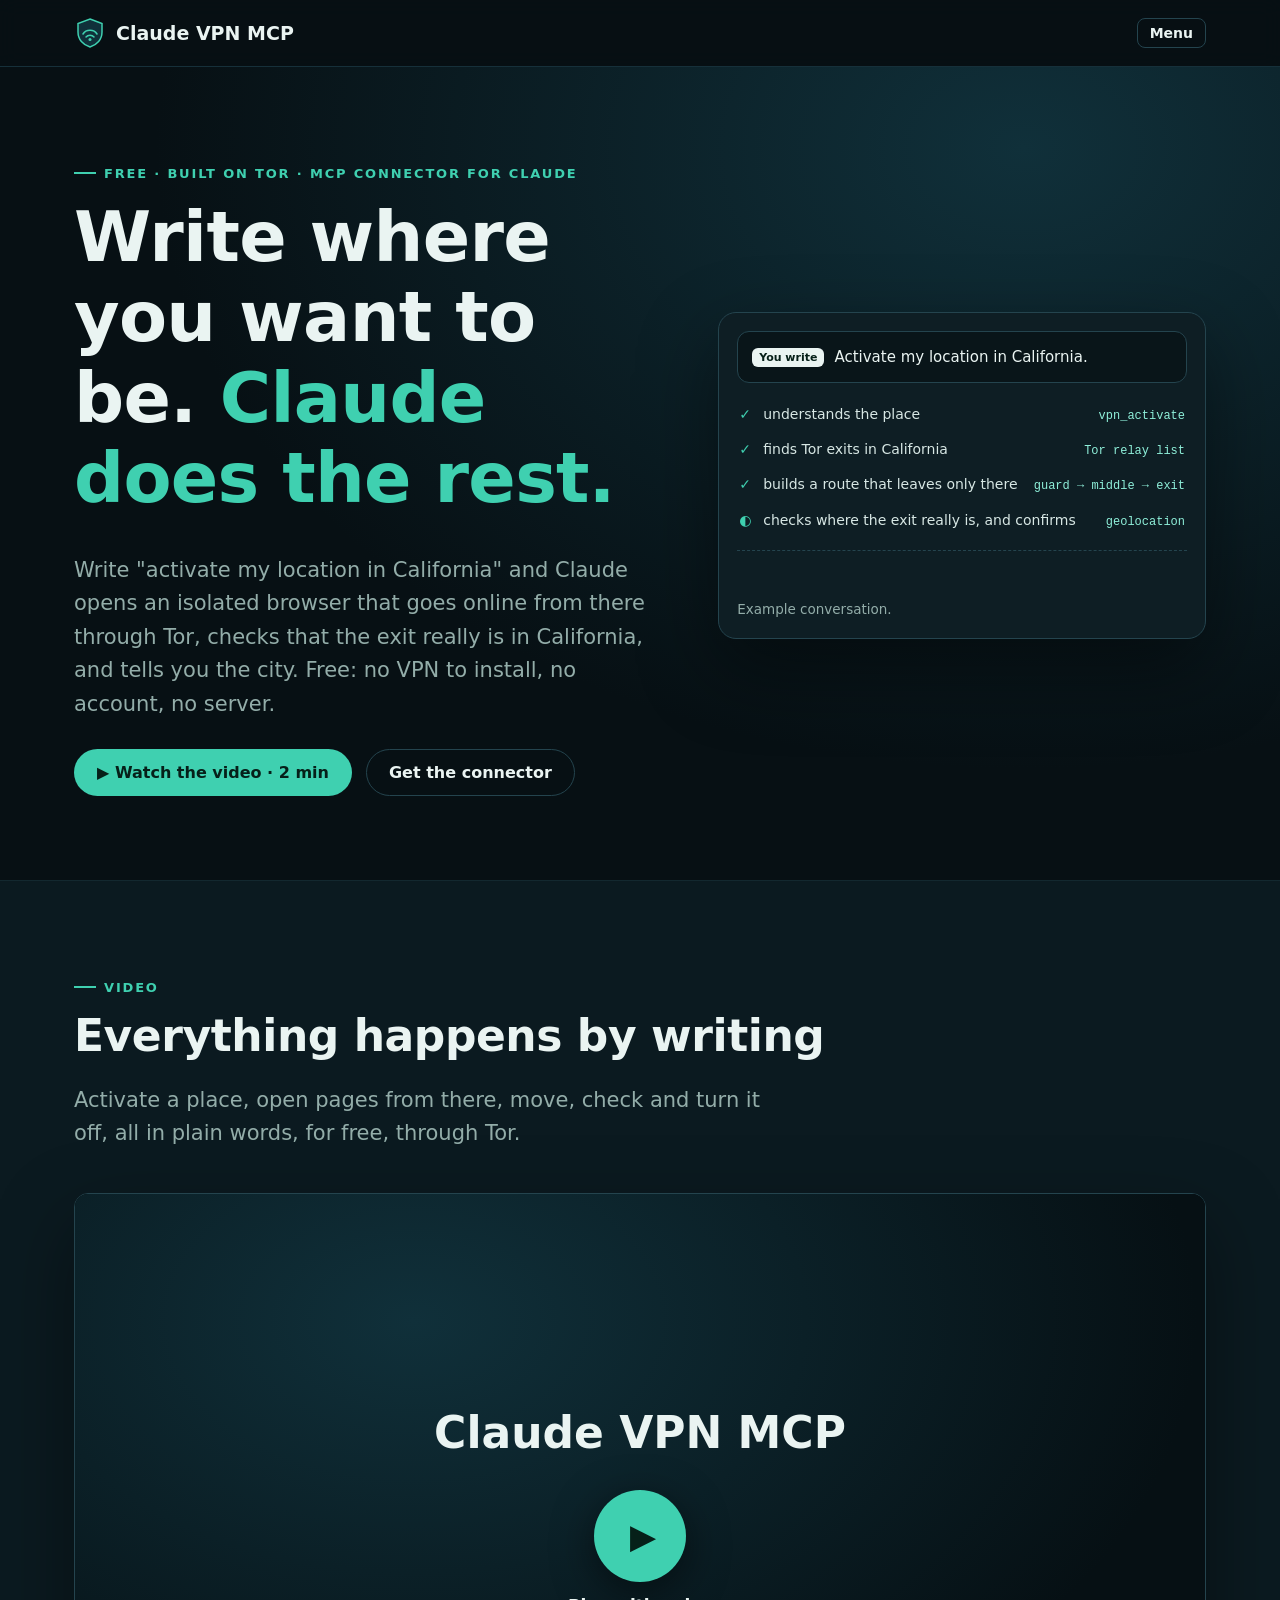
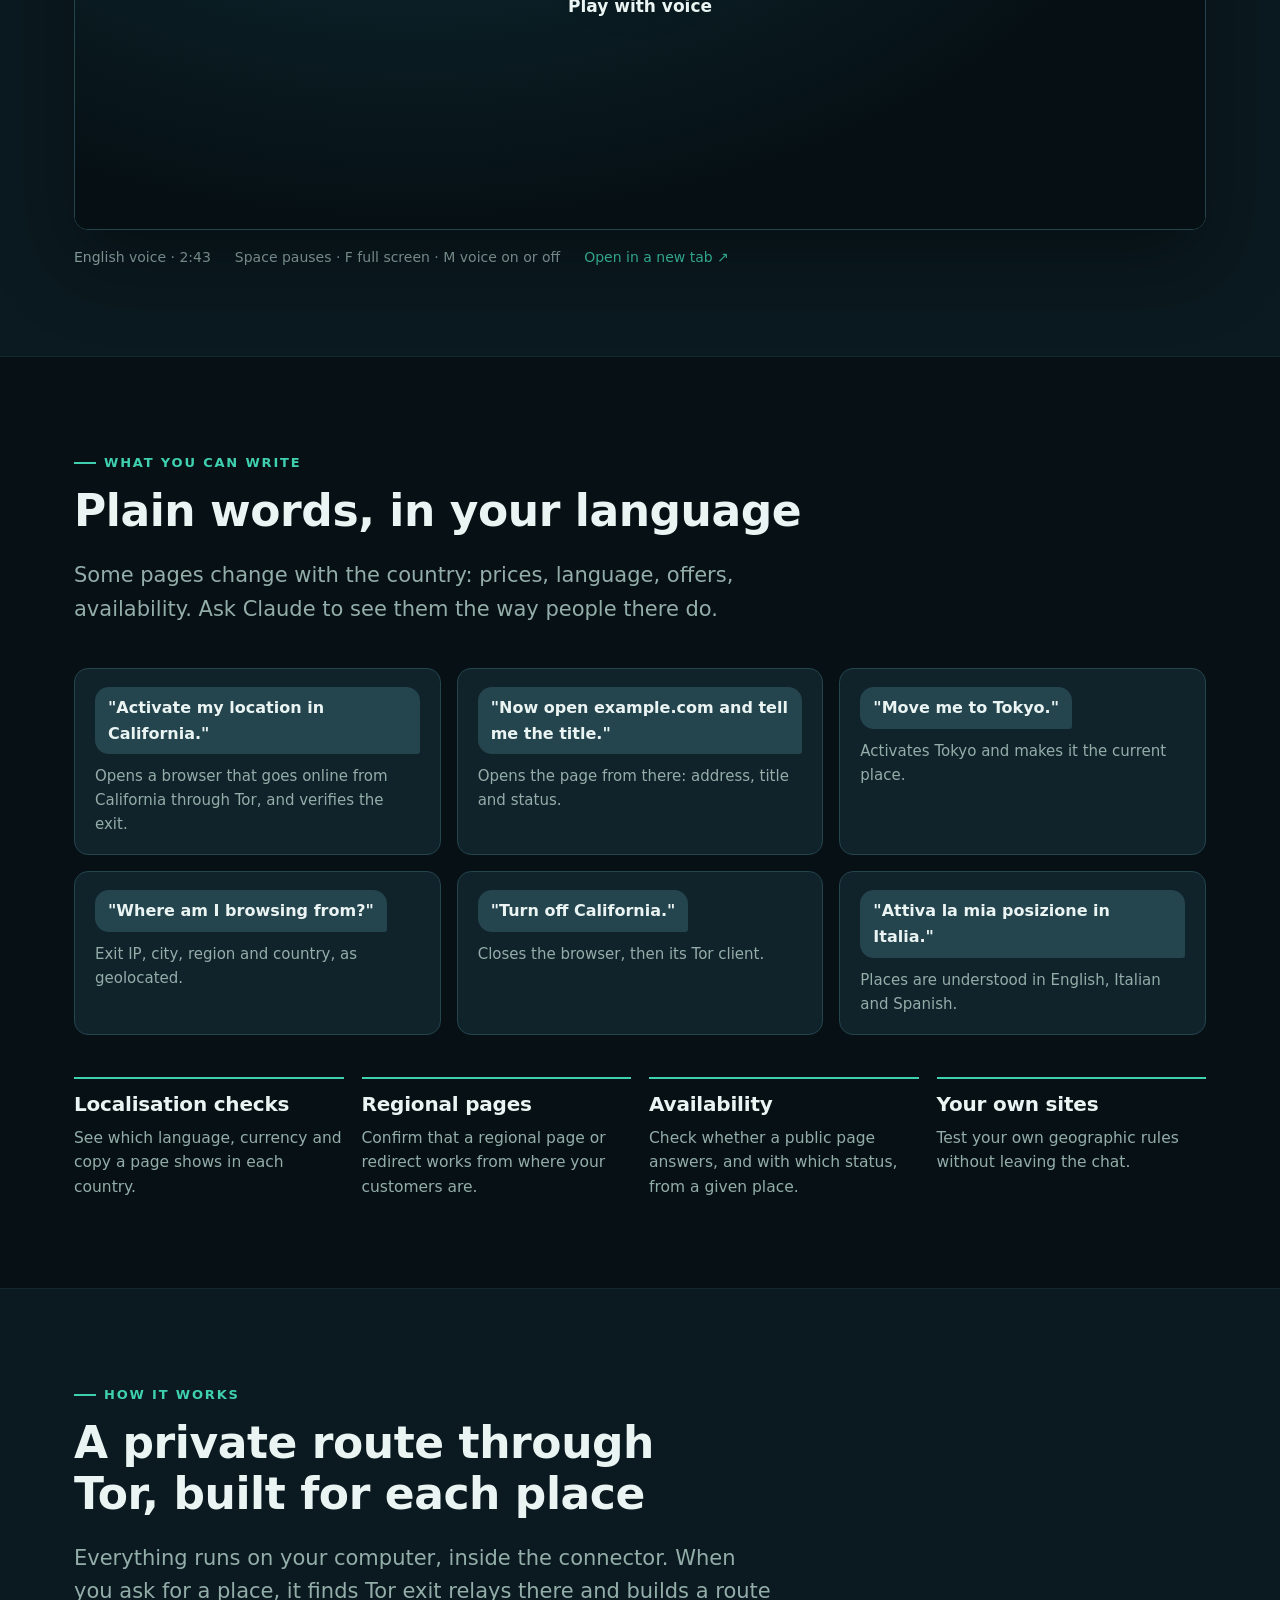
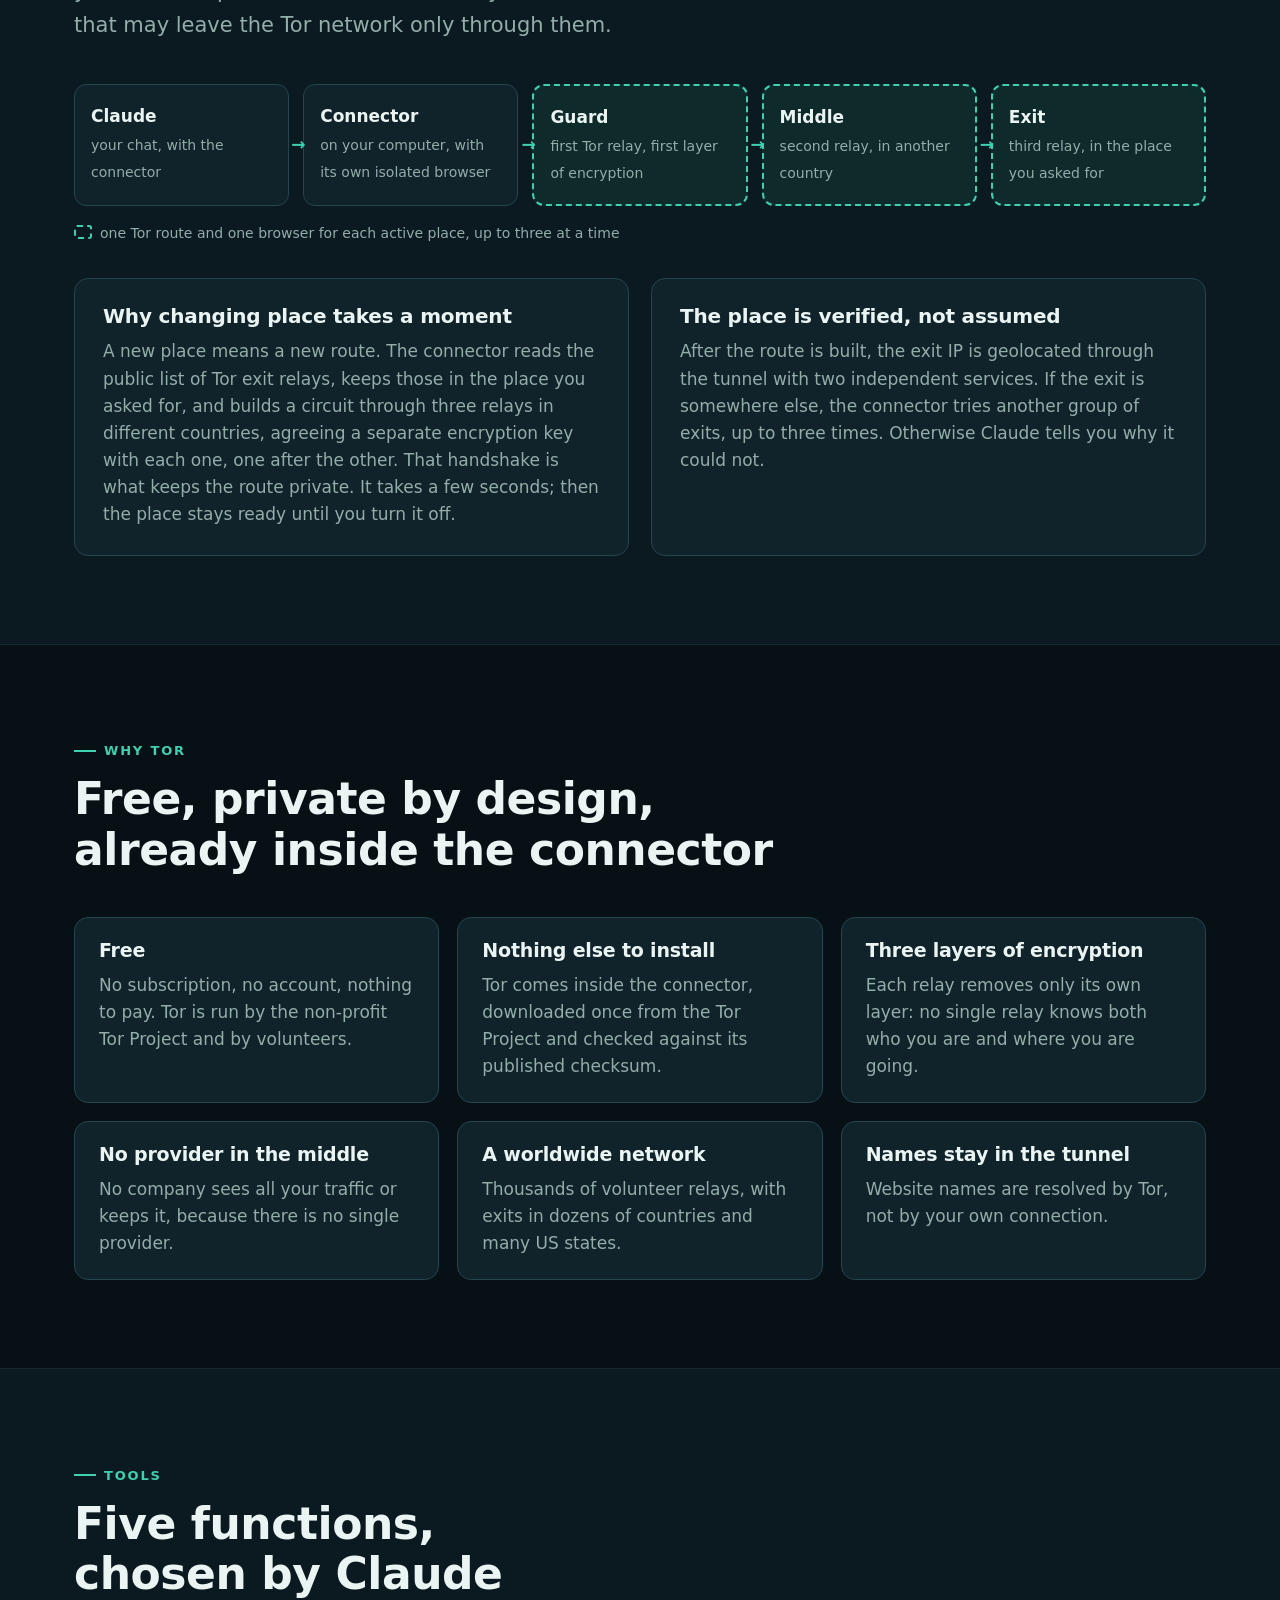
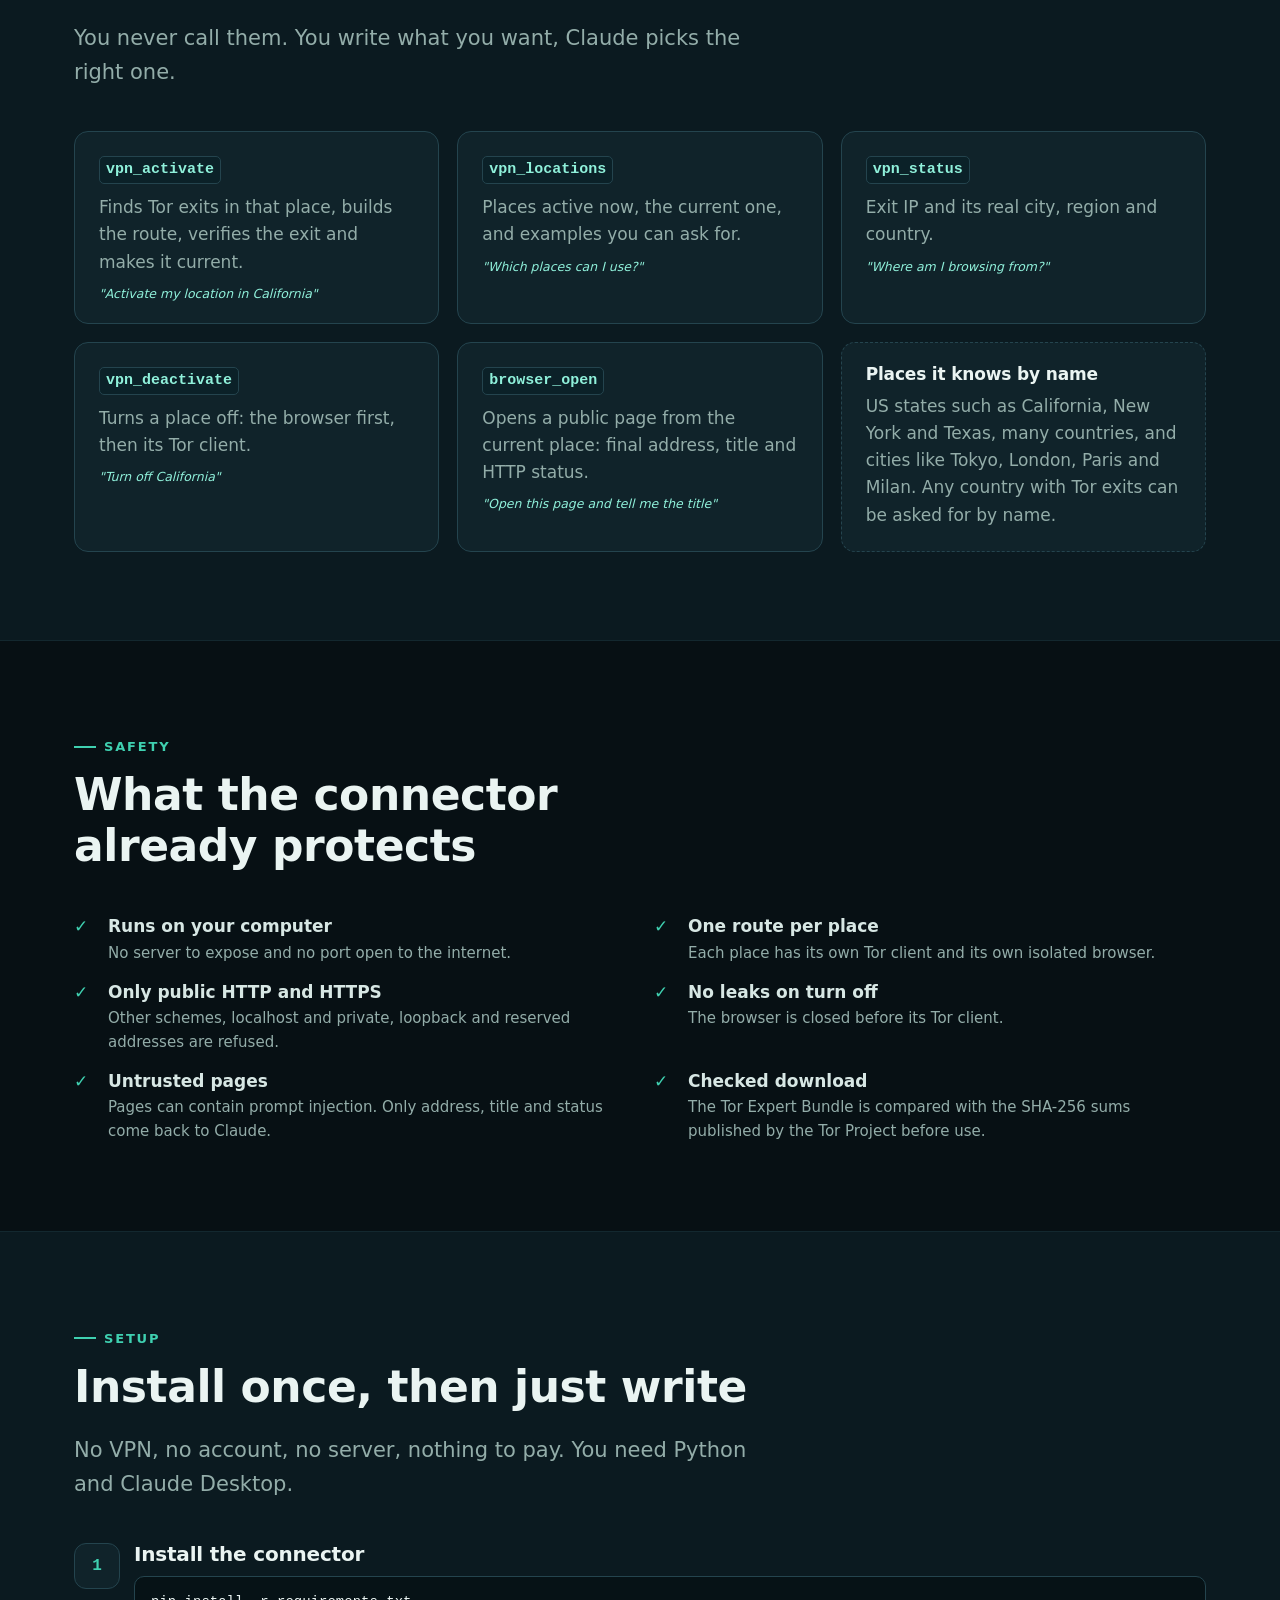
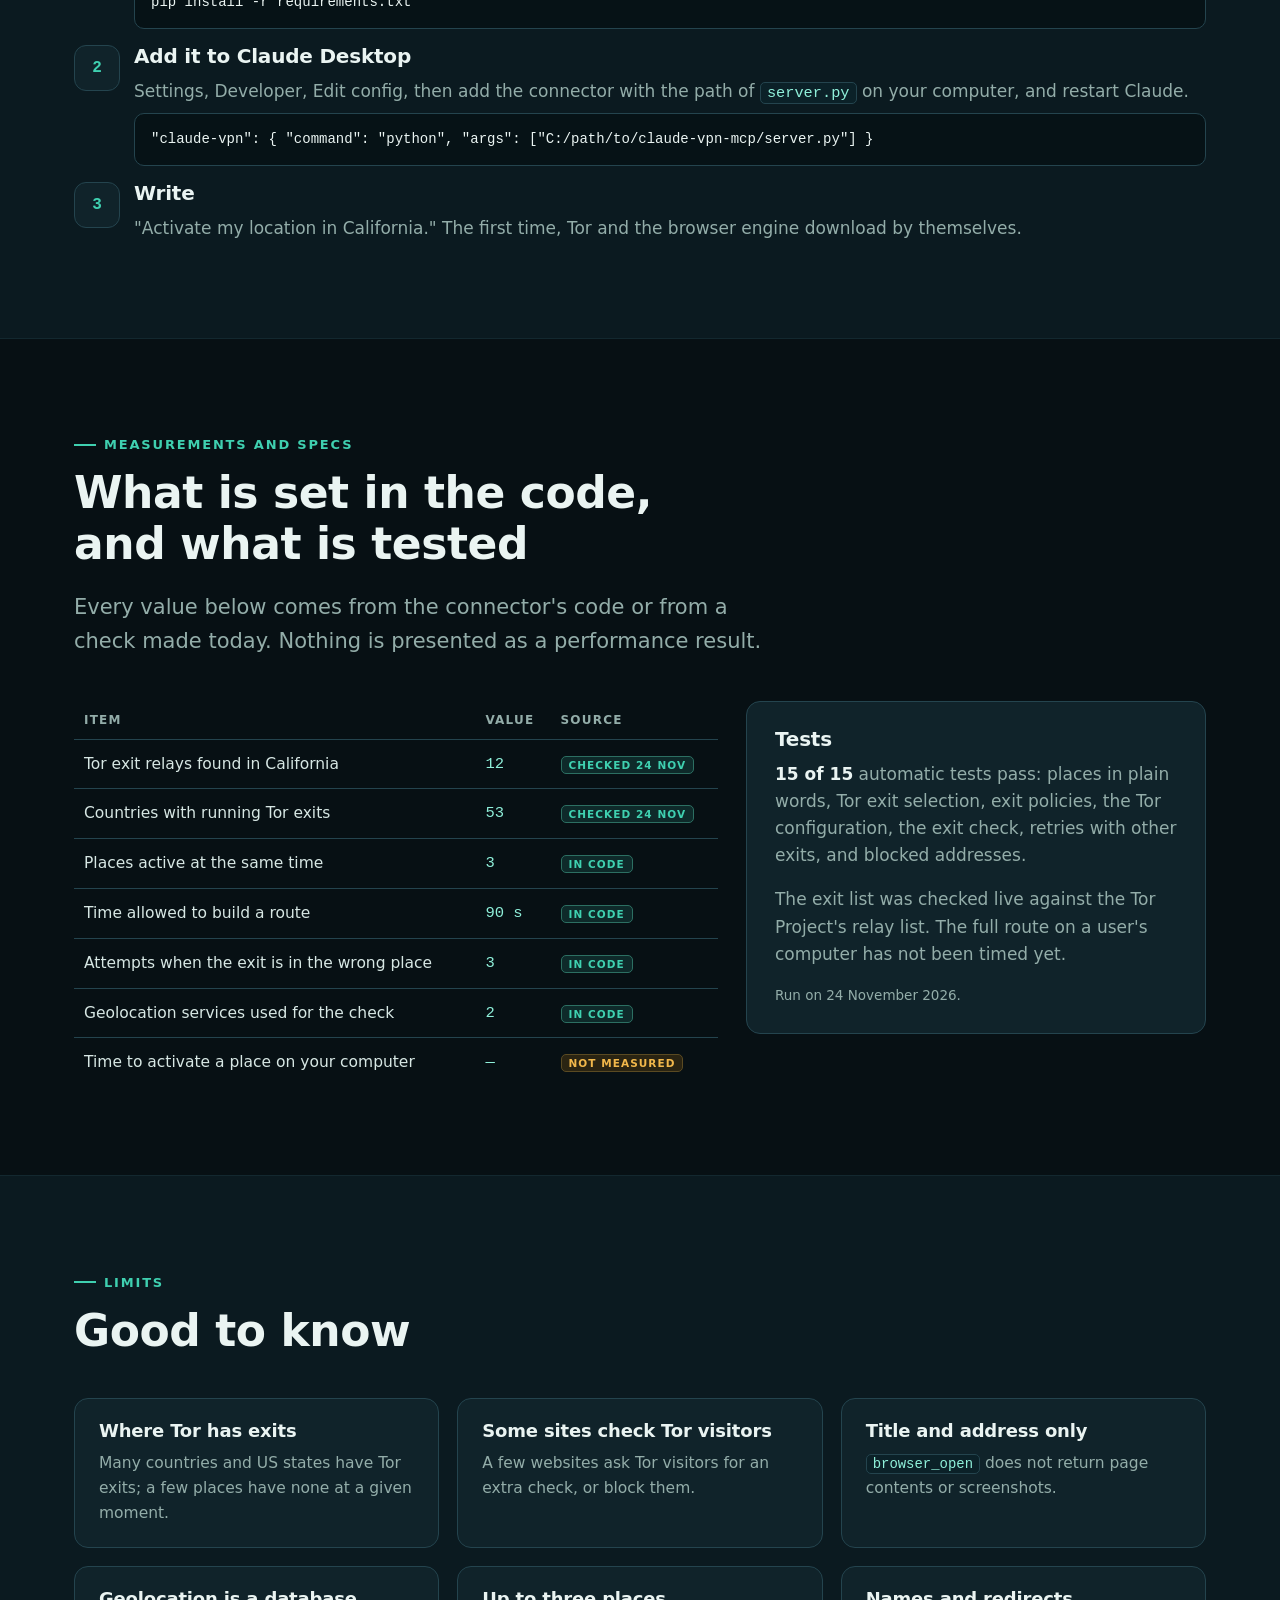
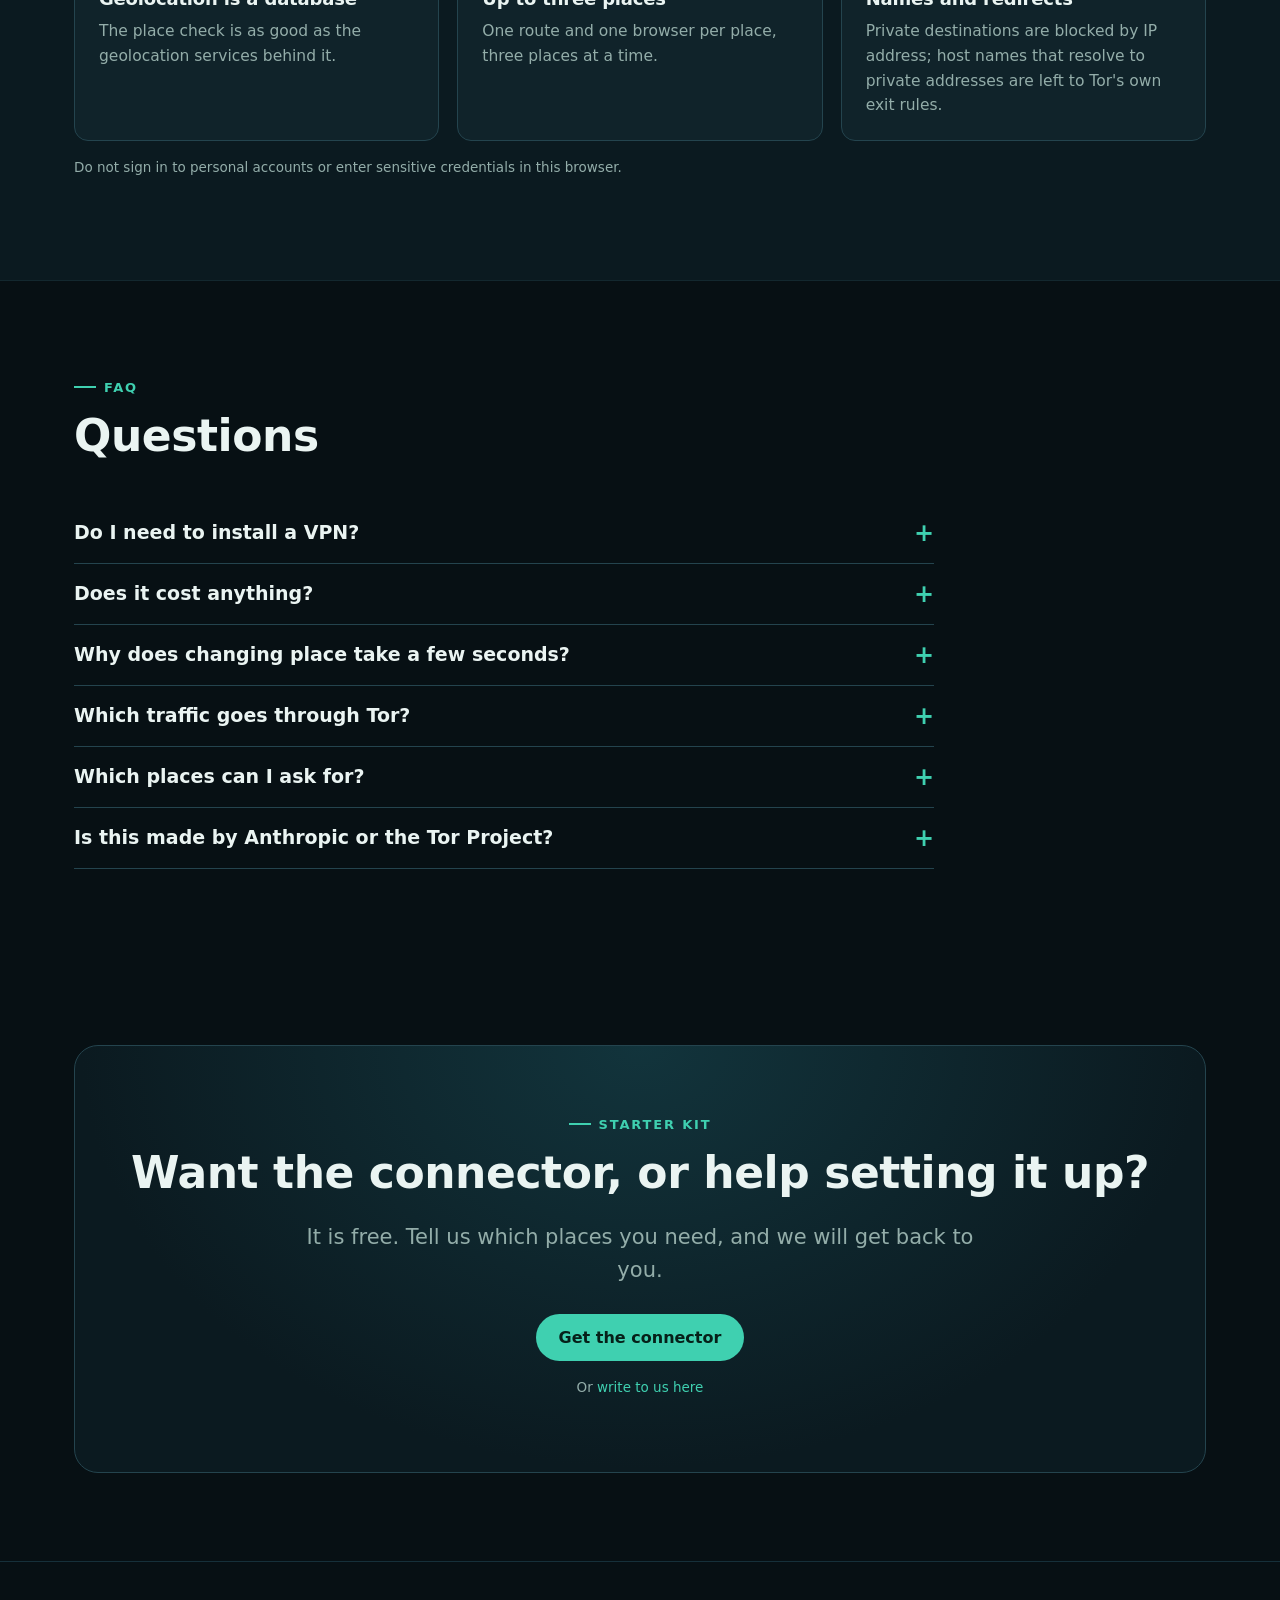
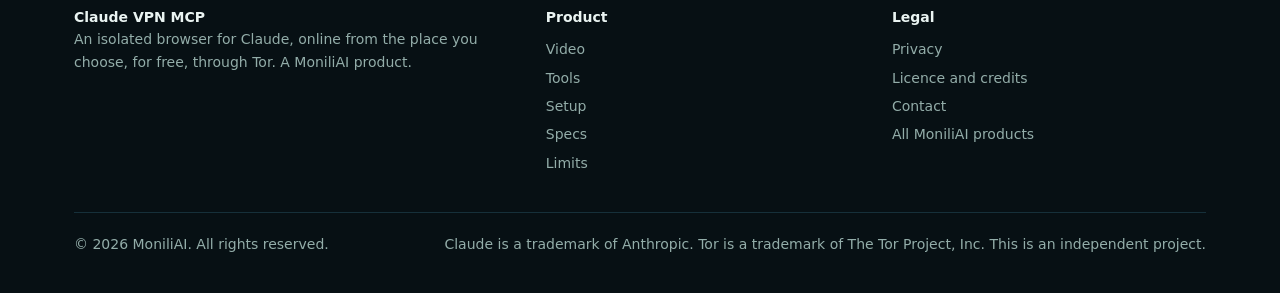
==== commit 9174d557: "Contact box for every MoniliAI site: messages arrive by email, the address is no longer shown in the" ====
--- a/index.html
+++ b/index.html
@@ -224,8 +224,8 @@
       <div class="eyebrow">Starter kit</div>
       <h2>Want the connector, or help setting it up?</h2>
       <p class="lead">It is free. Tell us which places you need, and we will get back to you.</p>
-      <a class="btn pri" href="mailto:scrvlr80@gmail.com?subject=Claude%20VPN%20MCP">Get the connector</a>
-      <p class="note" style="margin-top:16px">Write to <a href="mailto:scrvlr80@gmail.com">scrvlr80@gmail.com</a></p>
+      <a class="btn pri" href="https://monili-vlr.github.io/#contact" data-mai-contact="Claude VPN MCP">Get the connector</a>
+      <p class="note" style="margin-top:16px">Or <a href="https://monili-vlr.github.io/#contact" data-mai-contact="Claude VPN MCP">write to us here</a></p>
     </div>
   </div>
 </section>
@@ -236,7 +236,7 @@
     <div class="cols">
       <div><b style="color:var(--paper)">Claude VPN MCP</b><p>An isolated browser for Claude, online from the place you choose, for free, through Tor. A <a href="https://monili-vlr.github.io/">MoniliAI</a> product.</p></div>
       <div><h4>Product</h4><ul><li><a href="#video">Video</a></li><li><a href="#tools">Tools</a></li><li><a href="#setup">Setup</a></li><li><a href="#specs">Specs</a></li><li><a href="#limits">Limits</a></li></ul></div>
-      <div><h4>Legal</h4><ul><li><a href="privacy.html">Privacy</a></li><li><a href="legal.html">Licence and credits</a></li><li><a href="mailto:scrvlr80@gmail.com">Contact</a></li><li><a href="https://monili-vlr.github.io/">All MoniliAI products</a></li></ul></div>
+      <div><h4>Legal</h4><ul><li><a href="privacy.html">Privacy</a></li><li><a href="legal.html">Licence and credits</a></li><li><a href="https://monili-vlr.github.io/#contact" data-mai-contact="Claude VPN MCP">Contact</a></li><li><a href="https://monili-vlr.github.io/">All MoniliAI products</a></li></ul></div>
     </div>
     <div class="base"><span>© 2026 MoniliAI. All rights reserved.</span><span>Claude is a trademark of Anthropic. Tor is a trademark of The Tor Project, Inc. This is an independent project.</span></div>
   </div>
@@ -270,5 +270,6 @@
   }
 })();
 </script>
+<script src="https://monili-vlr.github.io/contact.js" defer></script>
 </body>
 </html>
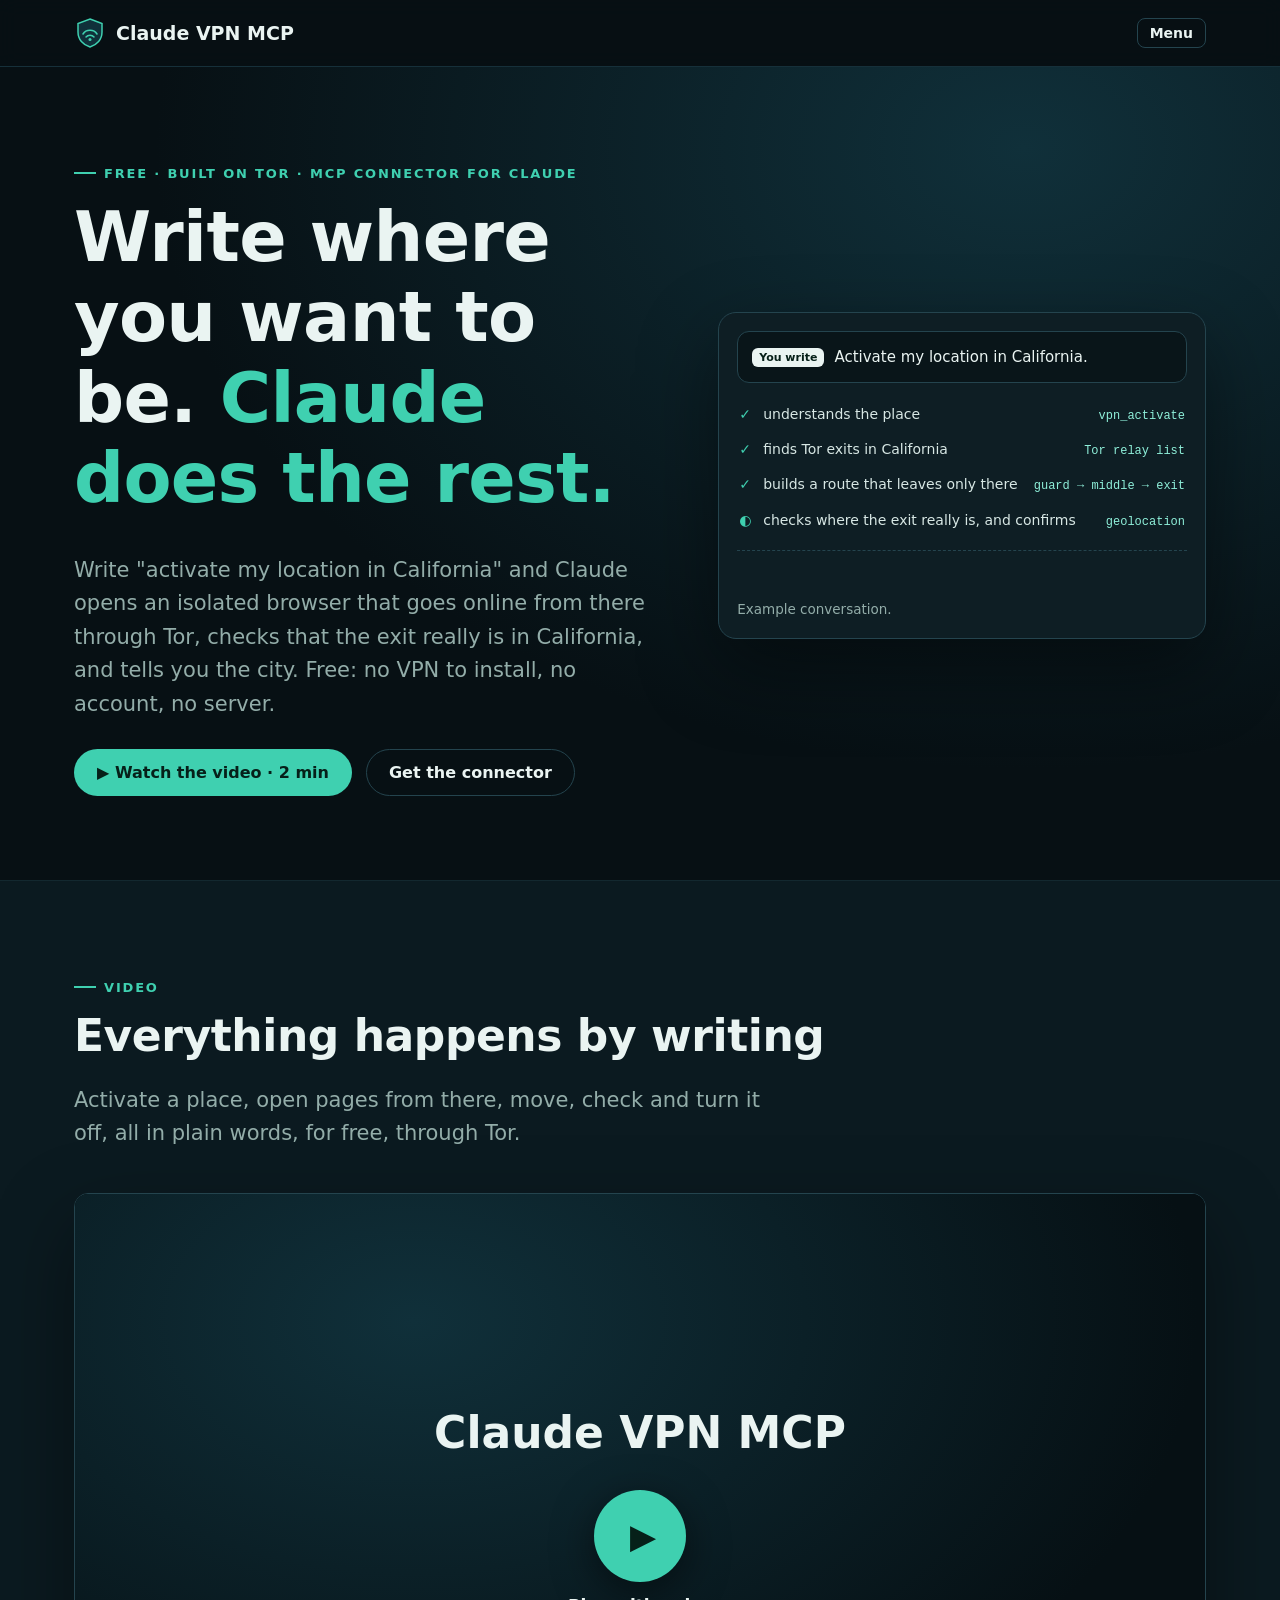
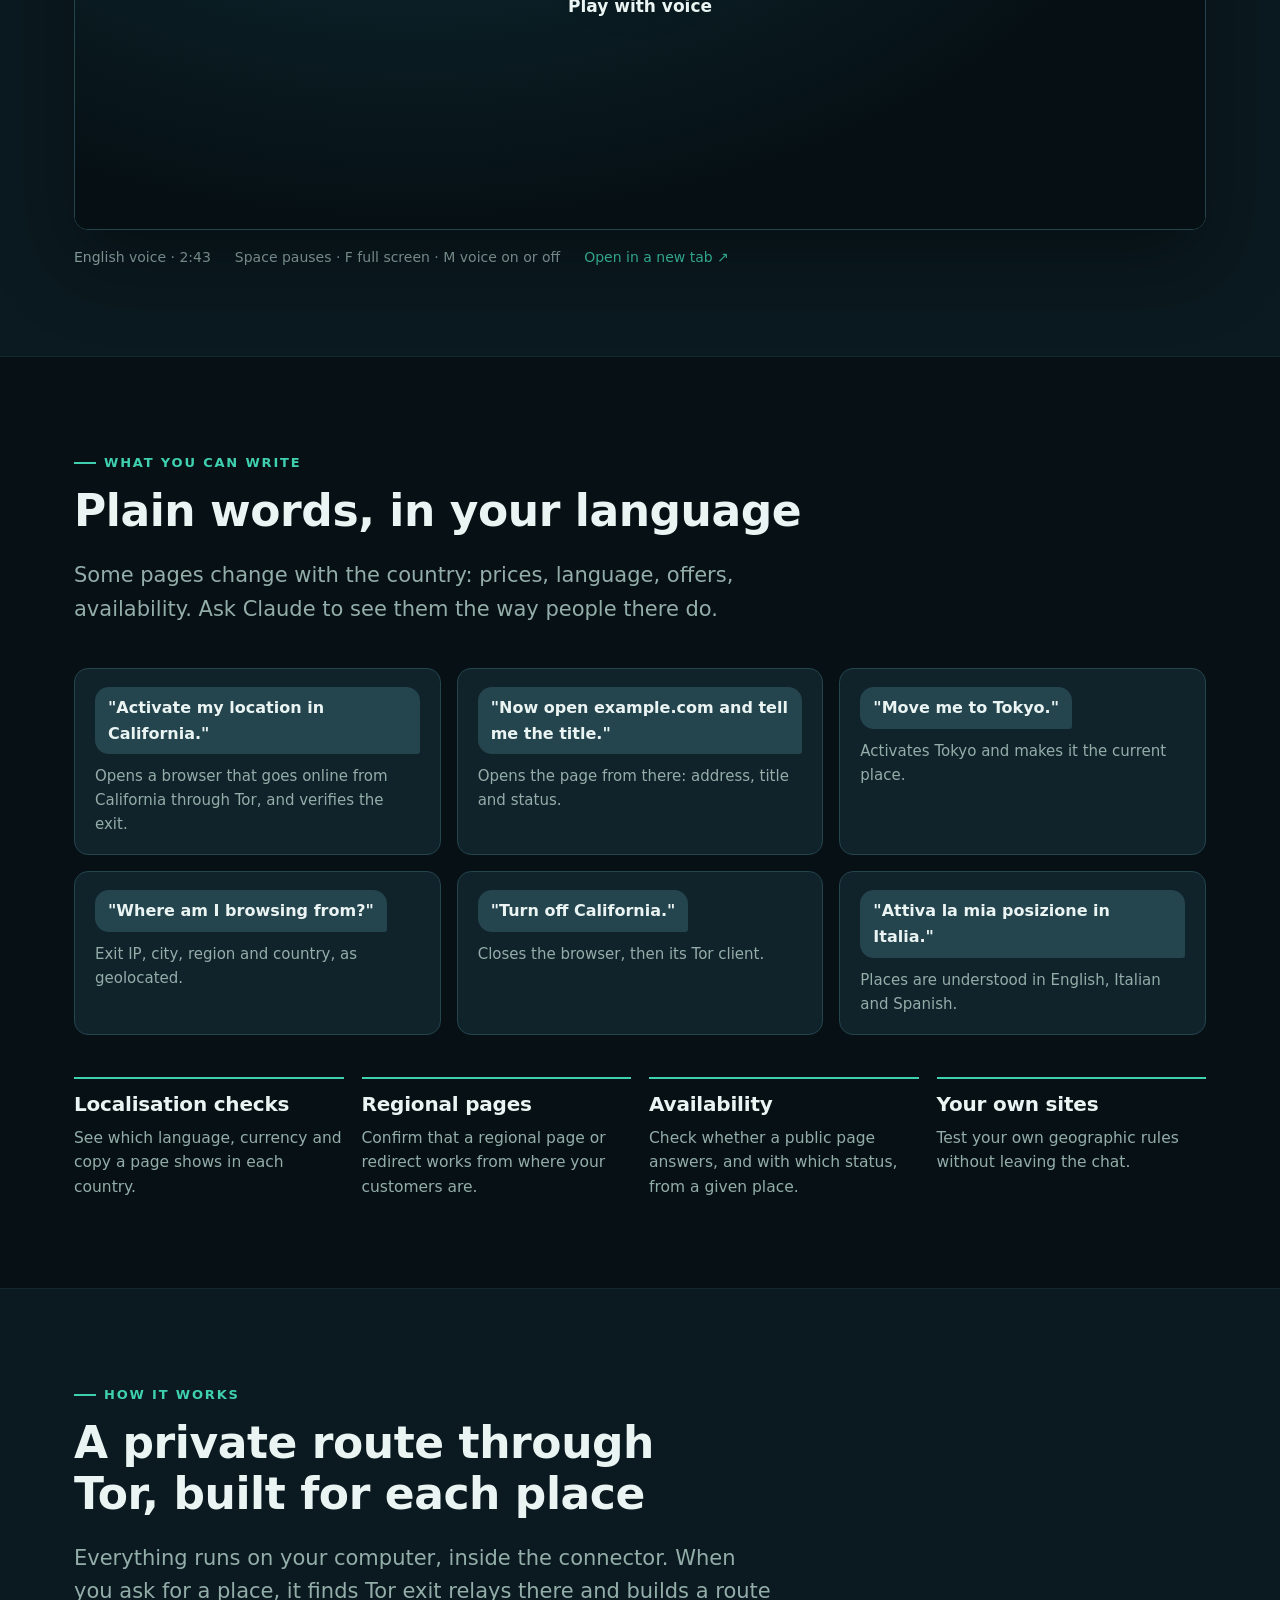
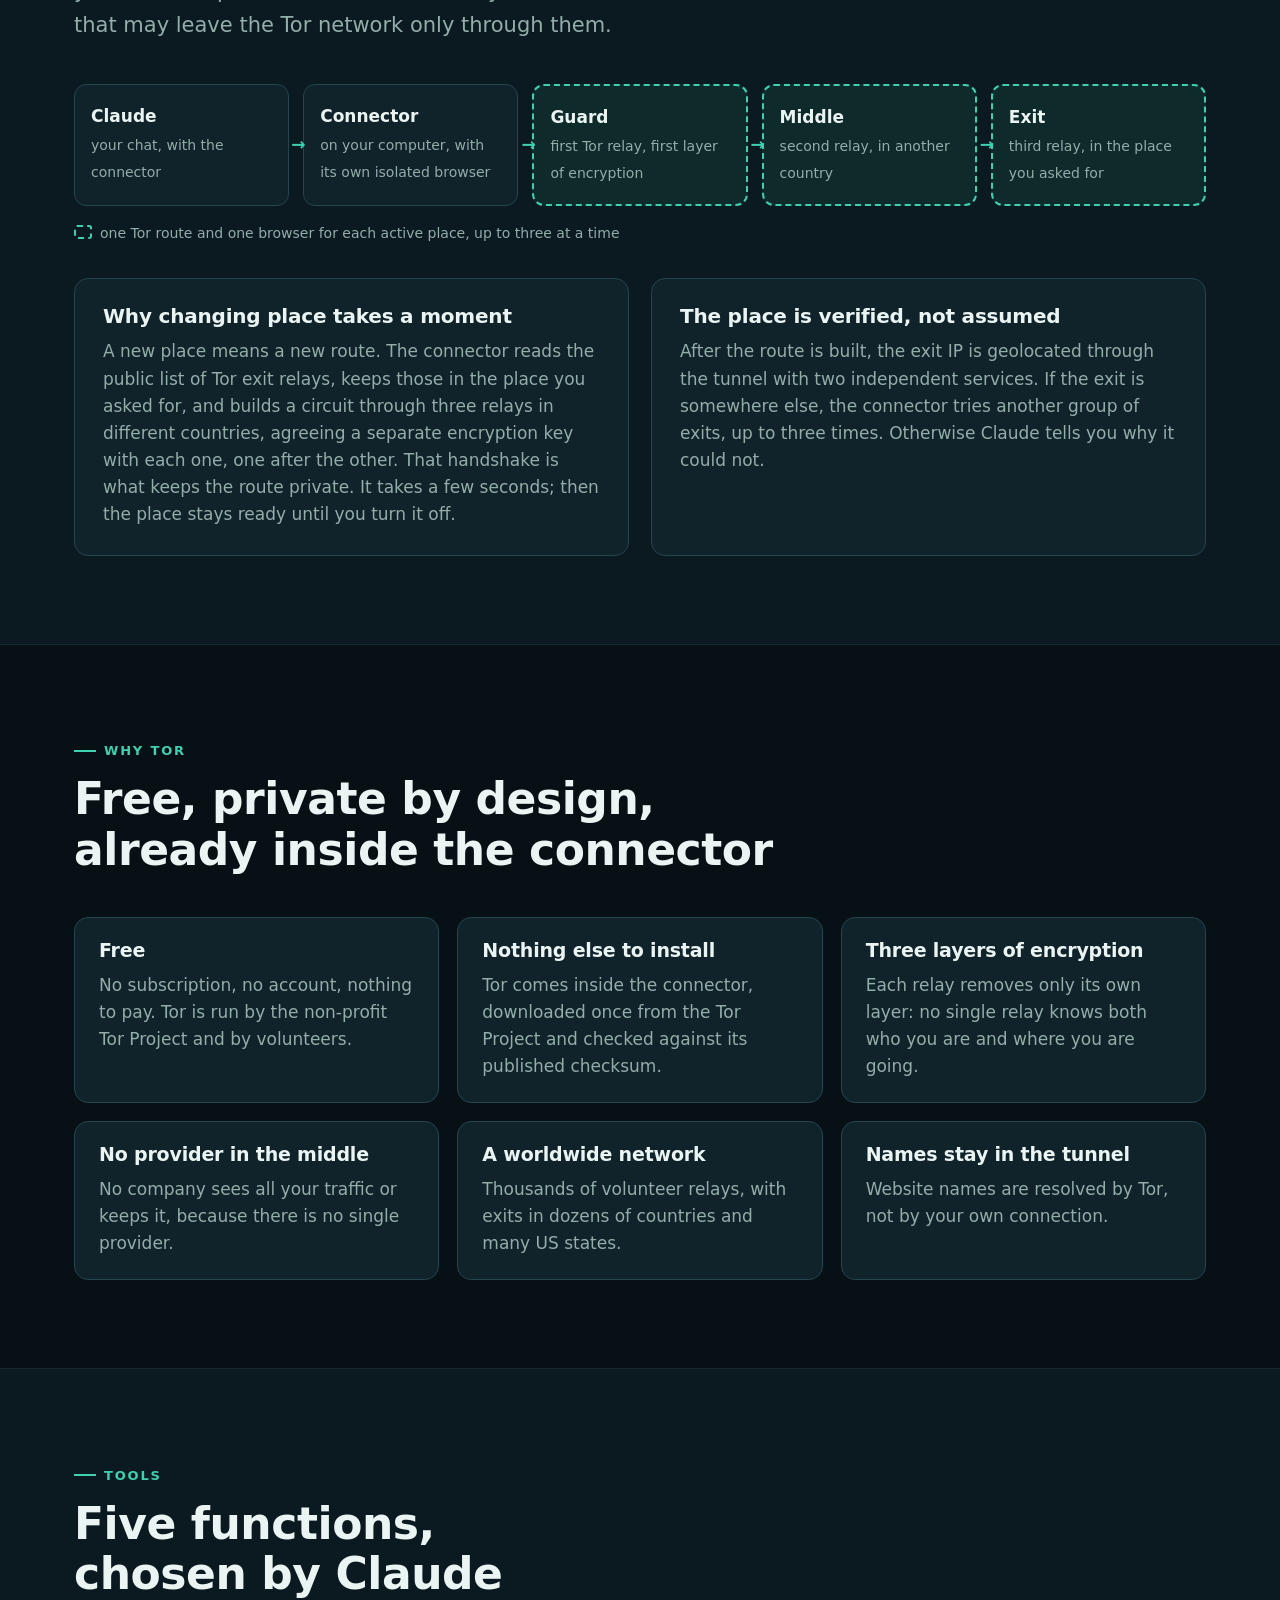
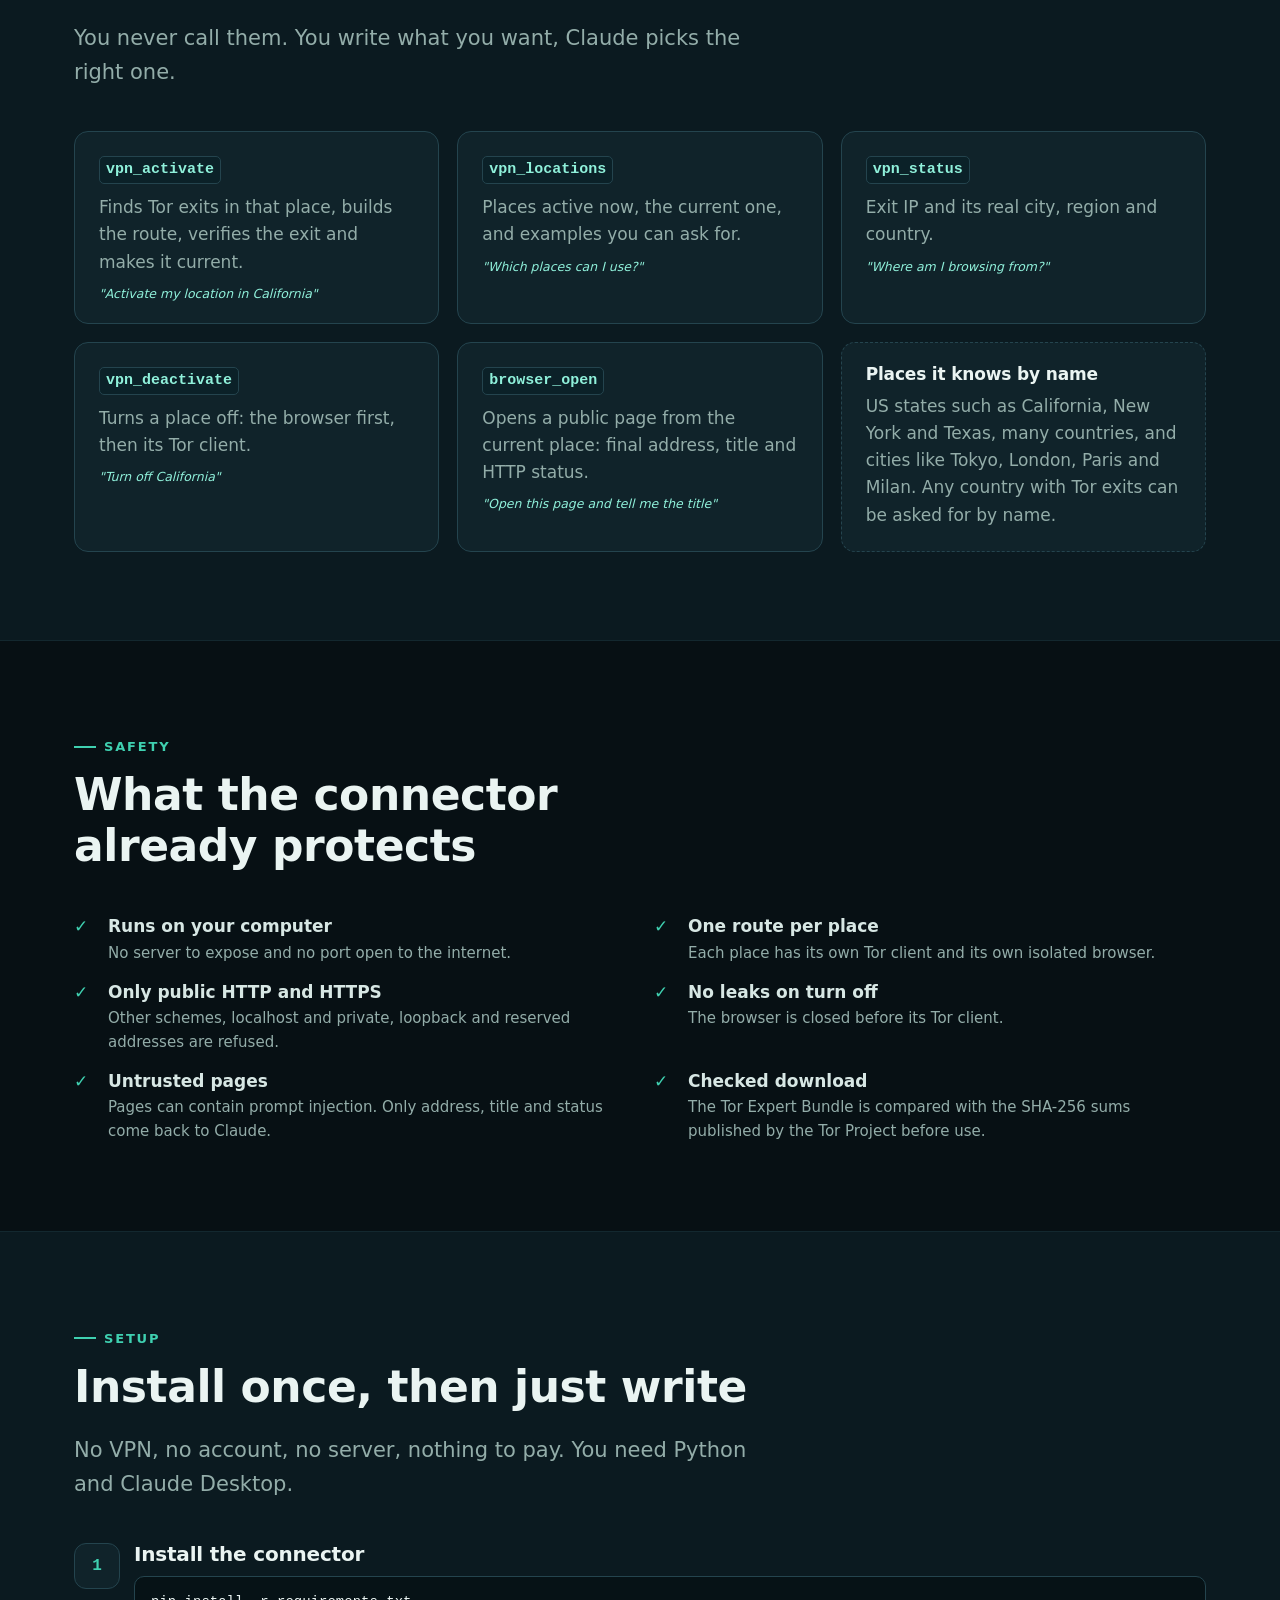
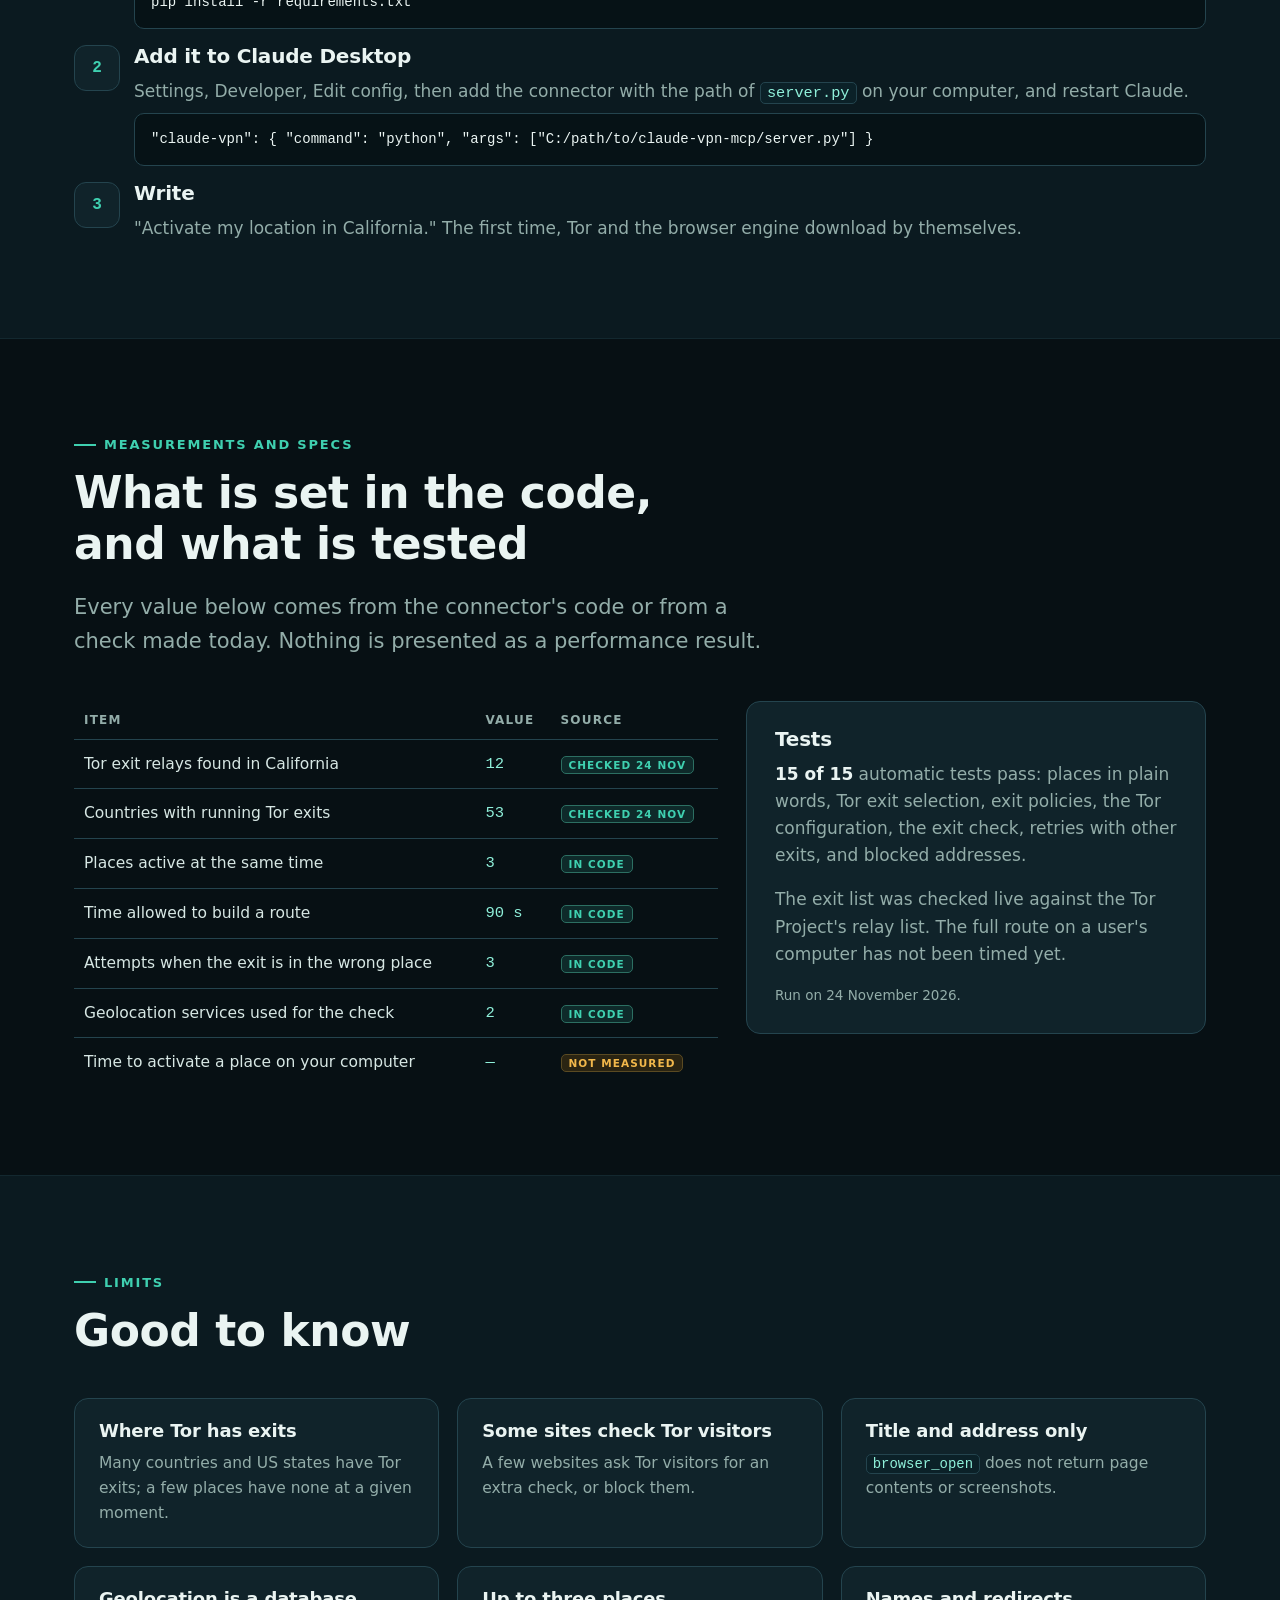
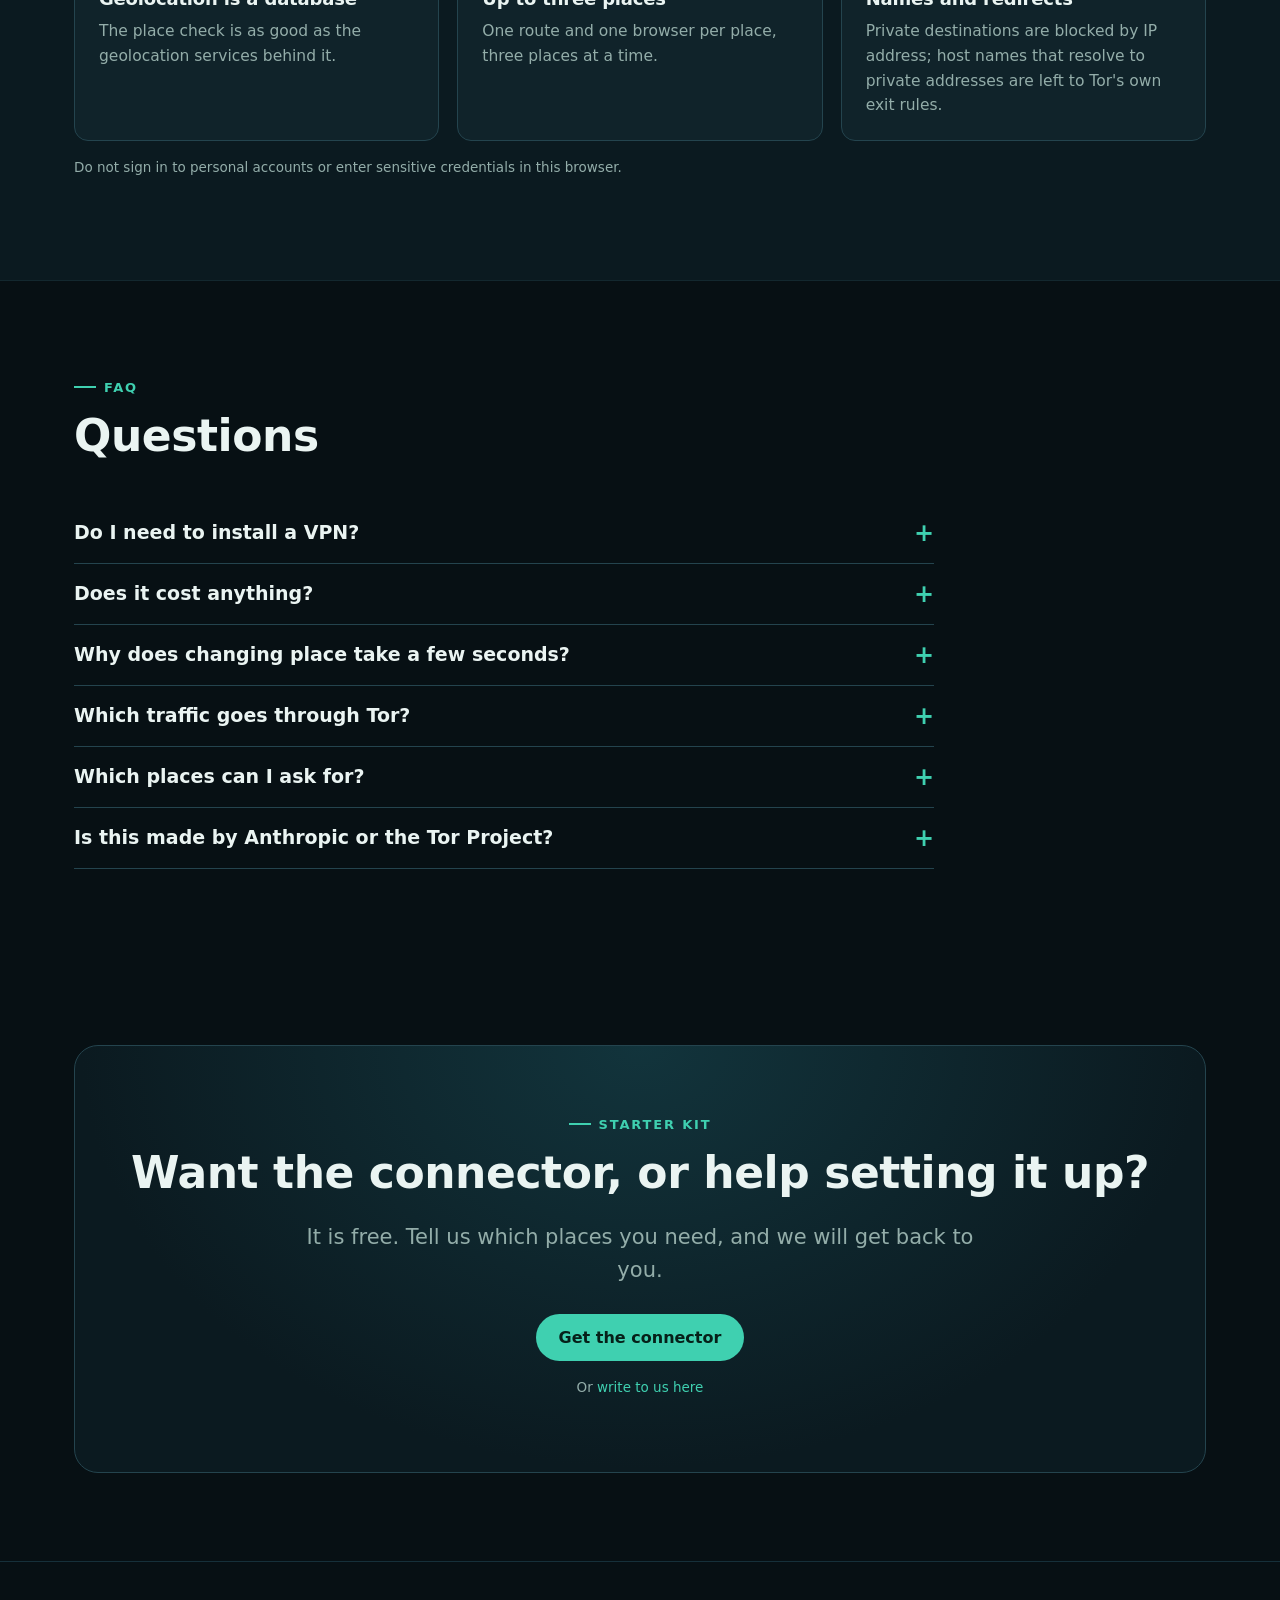
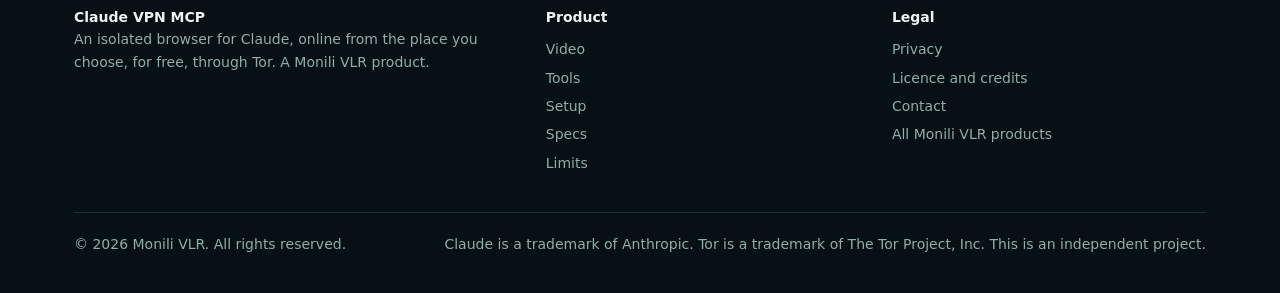
==== commit a74c1db0: "Name: Monili VLR (was MoniliAI), matching the address monili-vlr.github.io Co-Authored-By: Claude Op" ====
--- a/index.html
+++ b/index.html
@@ -16,12 +16,13 @@
 <meta name="twitter:card" content="summary_large_image">
 <link rel="stylesheet" href="styles.css">
 <script type="application/ld+json">
-{"@context":"https://schema.org","@type":"SoftwareApplication","name":"Claude VPN MCP","applicationCategory":"DeveloperApplication","operatingSystem":"Windows, macOS, Linux (Claude Desktop)","offers":{"@type":"Offer","price":"0","priceCurrency":"EUR"},"description":"Free MCP connector for Claude: an isolated browser that goes online from the place you choose, through Tor.","author":{"@type":"Organization","name":"MoniliAI","url":"https://monili-vlr.github.io/"}}
+{"@context":"https://schema.org","@type":"SoftwareApplication","name":"Claude VPN MCP","applicationCategory":"DeveloperApplication","operatingSystem":"Windows, macOS, Linux (Claude Desktop)","offers":{"@type":"Offer","price":"0","priceCurrency":"EUR"},"description":"Free MCP connector for Claude: an isolated browser that goes online from the place you choose, through Tor.","author":{"@type":"Organization","name":"Monili VLR","url":"https://monili-vlr.github.io/"}}
 </script>
 <style id="mai-home-css">.mai-home{display:inline-flex;align-items:center;gap:7px;padding:5px 12px 5px 6px;border-radius:999px;border:1px solid rgba(128,128,140,.38);background:rgba(128,128,140,.10);color:inherit;font:600 13.5px/1.2 system-ui,-apple-system,"Segoe UI",sans-serif;text-decoration:none;white-space:nowrap;transition:border-color .2s}
 .mai-home:hover{border-color:#A5B4FC;text-decoration:none}
 .mai-home i{width:20px;height:20px;border-radius:6px;display:grid;place-items:center;background:linear-gradient(100deg,#5EEAD4,#A5B4FC 34%,#F0ABFC 66%,#FDBA74);flex:none}
 .mai-home i svg{width:12px;height:12px}</style>
+<link rel="stylesheet" href="https://monili-vlr.github.io/mobile.css">
 </head>
 <body>
 <a class="skip" href="#main">Skip to content</a>
@@ -30,7 +31,7 @@
     <a class="logo" href="#top" aria-label="Claude VPN MCP, home"><svg viewBox="0 0 64 64" aria-hidden="true"><path d="M32 4 56 13v17c0 15-10 26-24 30C18 56 8 45 8 30V13z" fill="#10303A" stroke="#3FD0B0" stroke-width="3"/><path d="M18 34c6-10 22-10 28 0M24 40c4-5 12-5 16 0" fill="none" stroke="#3FD0B0" stroke-width="3" stroke-linecap="round"/><circle cx="32" cy="45" r="3" fill="#3FD0B0"/></svg>Claude VPN MCP</a>
     <button class="menu" aria-expanded="false" aria-controls="navlinks">Menu</button>
     <ul id="navlinks">
-      <li><a class="mai-home" href="https://monili-vlr.github.io/" title="All MoniliAI products"><i aria-hidden="true"><svg viewBox="0 0 18 18"><path d="M3.5 13.5V5l5.5 5.5L14.5 5v8.5" fill="none" stroke="#0B0C11" stroke-width="2.4" stroke-linecap="round" stroke-linejoin="round"/></svg></i>MoniliAI</a></li>
+      <li><a class="mai-home" href="https://monili-vlr.github.io/" title="All Monili VLR products"><i aria-hidden="true"><svg viewBox="0 0 18 18"><path d="M3.5 13.5V5l5.5 5.5L14.5 5v8.5" fill="none" stroke="#0B0C11" stroke-width="2.4" stroke-linecap="round" stroke-linejoin="round"/></svg></i>Monili VLR</a></li>
       <li><a href="#video">Video</a></li>
       <li><a href="#what">What you write</a></li>
       <li><a href="#how">How it works</a></li>
@@ -213,7 +214,7 @@
       <details><summary>Why does changing place take a few seconds?</summary><p>Because it builds a new private route through three Tor relays in different countries, agreeing a separate key with each one. Then the place stays ready until you turn it off.</p></details>
       <details><summary>Which traffic goes through Tor?</summary><p>Only the traffic of the browser opened for that place. Everything else, Claude included, keeps its usual connection.</p></details>
       <details><summary>Which places can I ask for?</summary><p>Any place with Tor exits: many countries and US states, and some cities. Every place is verified by geolocating the exit.</p></details>
-      <details><summary>Is this made by Anthropic or the Tor Project?</summary><p>No. Claude VPN MCP is an independent project by MoniliAI. It uses Tor and connects to Claude as an MCP connector.</p></details>
+      <details><summary>Is this made by Anthropic or the Tor Project?</summary><p>No. Claude VPN MCP is an independent project by Monili VLR. It uses Tor and connects to Claude as an MCP connector.</p></details>
     </div>
   </div>
 </section>
@@ -234,11 +235,11 @@
 <footer>
   <div class="wrap">
     <div class="cols">
-      <div><b style="color:var(--paper)">Claude VPN MCP</b><p>An isolated browser for Claude, online from the place you choose, for free, through Tor. A <a href="https://monili-vlr.github.io/">MoniliAI</a> product.</p></div>
+      <div><b style="color:var(--paper)">Claude VPN MCP</b><p>An isolated browser for Claude, online from the place you choose, for free, through Tor. A <a href="https://monili-vlr.github.io/">Monili VLR</a> product.</p></div>
       <div><h4>Product</h4><ul><li><a href="#video">Video</a></li><li><a href="#tools">Tools</a></li><li><a href="#setup">Setup</a></li><li><a href="#specs">Specs</a></li><li><a href="#limits">Limits</a></li></ul></div>
-      <div><h4>Legal</h4><ul><li><a href="privacy.html">Privacy</a></li><li><a href="legal.html">Licence and credits</a></li><li><a href="https://monili-vlr.github.io/#contact" data-mai-contact="Claude VPN MCP">Contact</a></li><li><a href="https://monili-vlr.github.io/">All MoniliAI products</a></li></ul></div>
-    </div>
-    <div class="base"><span>© 2026 MoniliAI. All rights reserved.</span><span>Claude is a trademark of Anthropic. Tor is a trademark of The Tor Project, Inc. This is an independent project.</span></div>
+      <div><h4>Legal</h4><ul><li><a href="privacy.html">Privacy</a></li><li><a href="legal.html">Licence and credits</a></li><li><a href="https://monili-vlr.github.io/#contact" data-mai-contact="Claude VPN MCP">Contact</a></li><li><a href="https://monili-vlr.github.io/">All Monili VLR products</a></li></ul></div>
+    </div>
+    <div class="base"><span>© 2026 Monili VLR. All rights reserved.</span><span>Claude is a trademark of Anthropic. Tor is a trademark of The Tor Project, Inc. This is an independent project.</span></div>
   </div>
 </footer>
 
